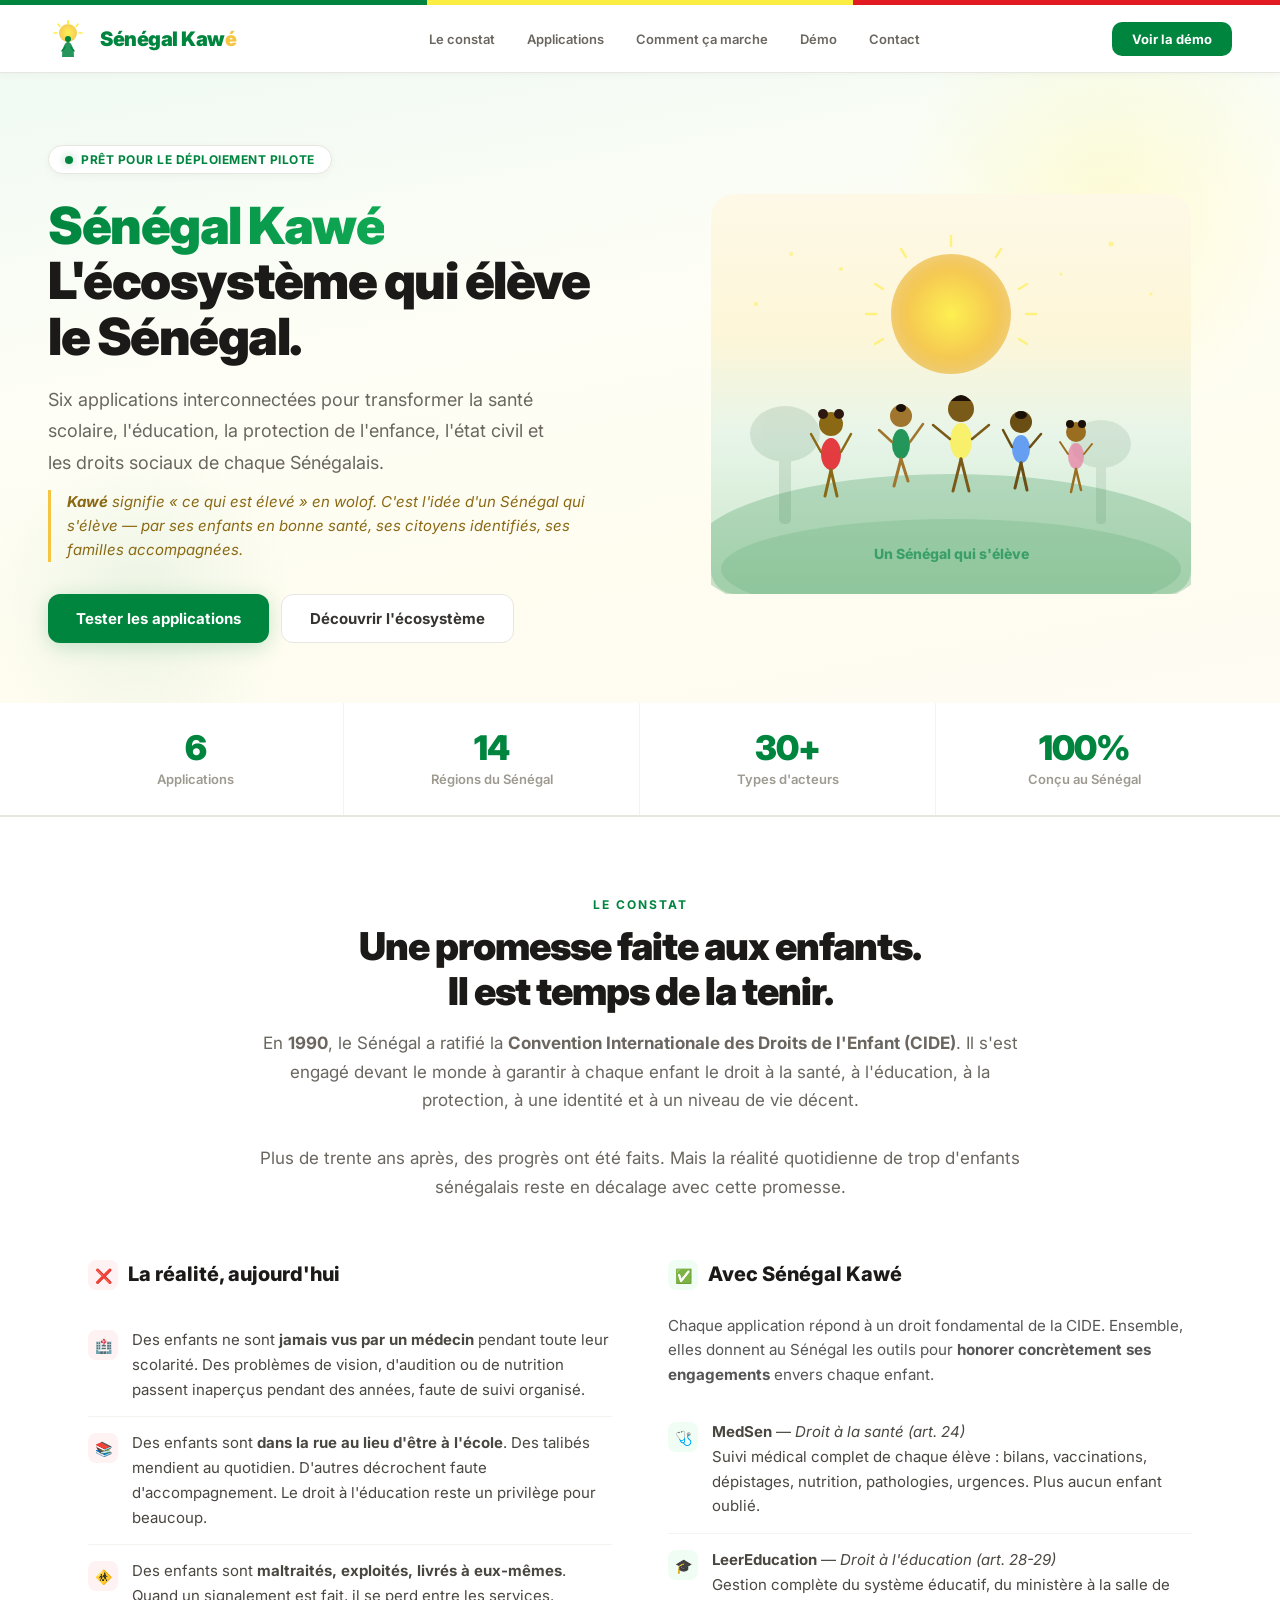
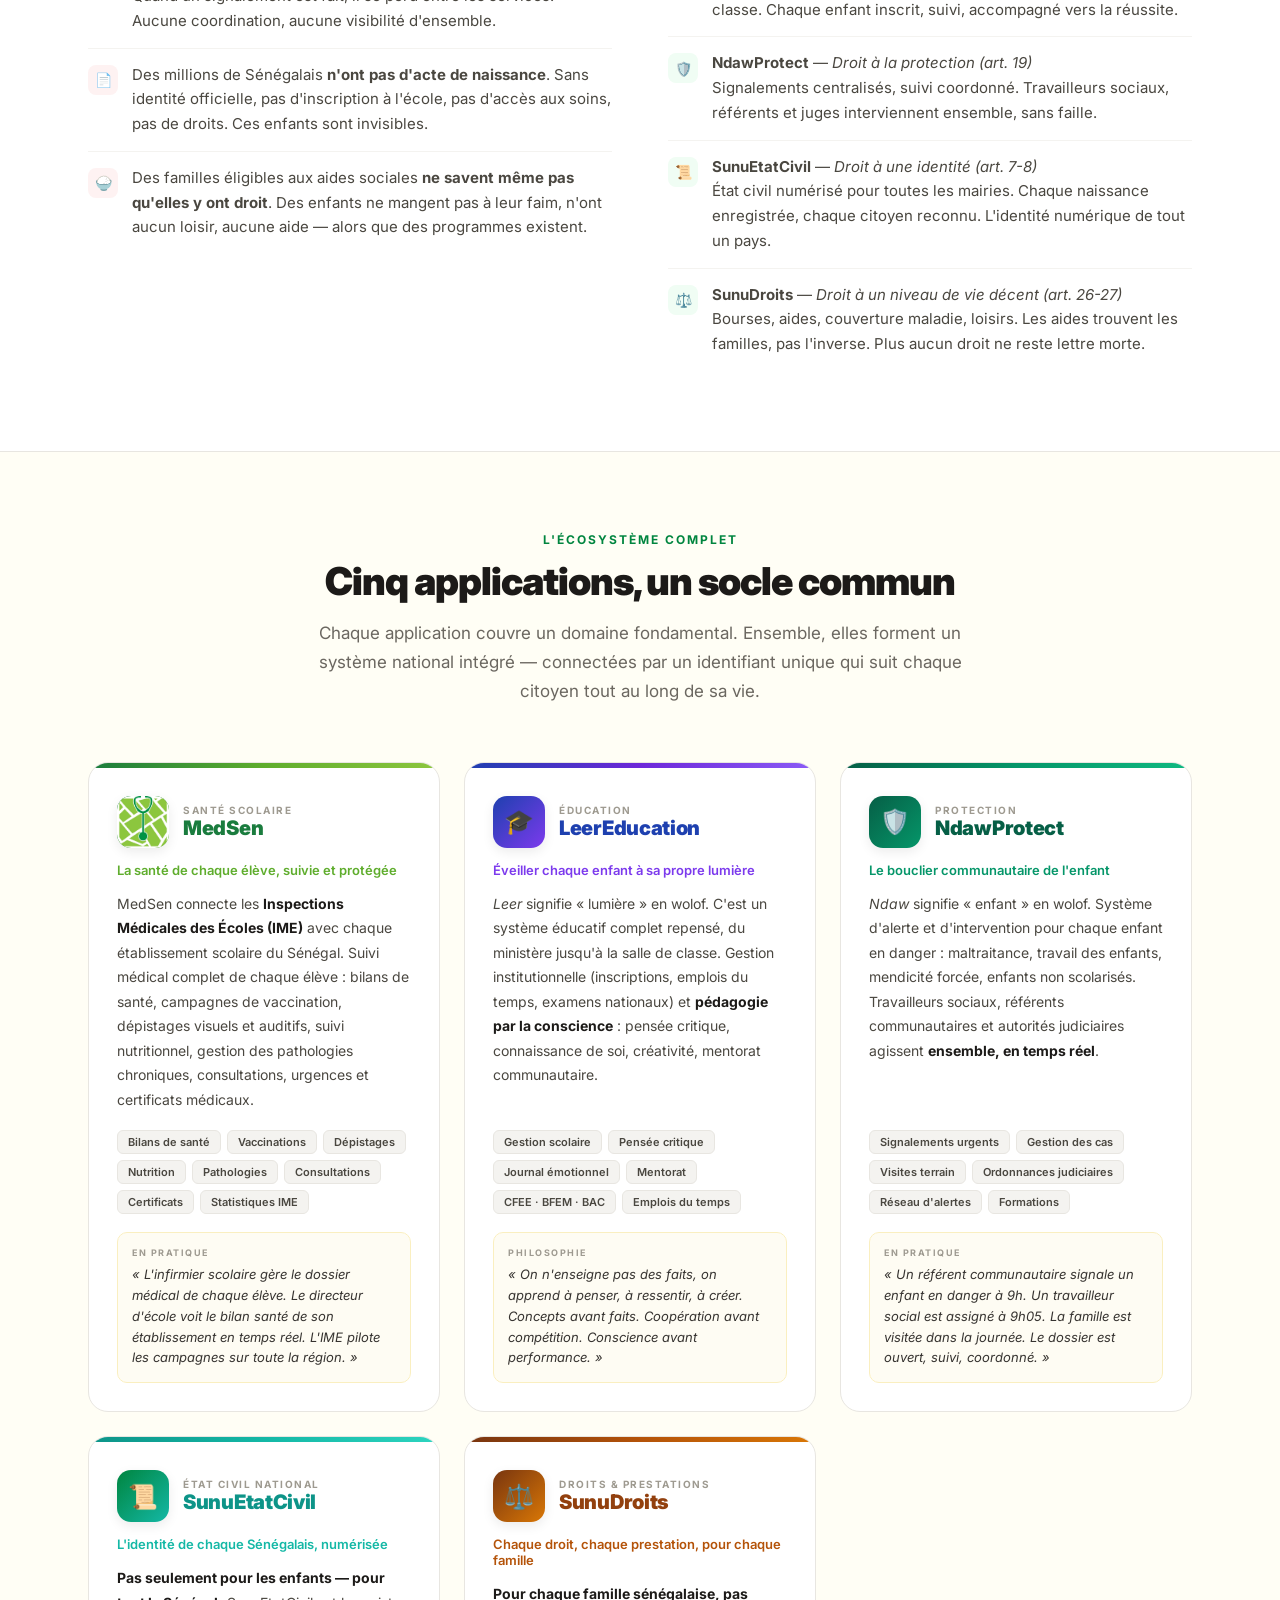
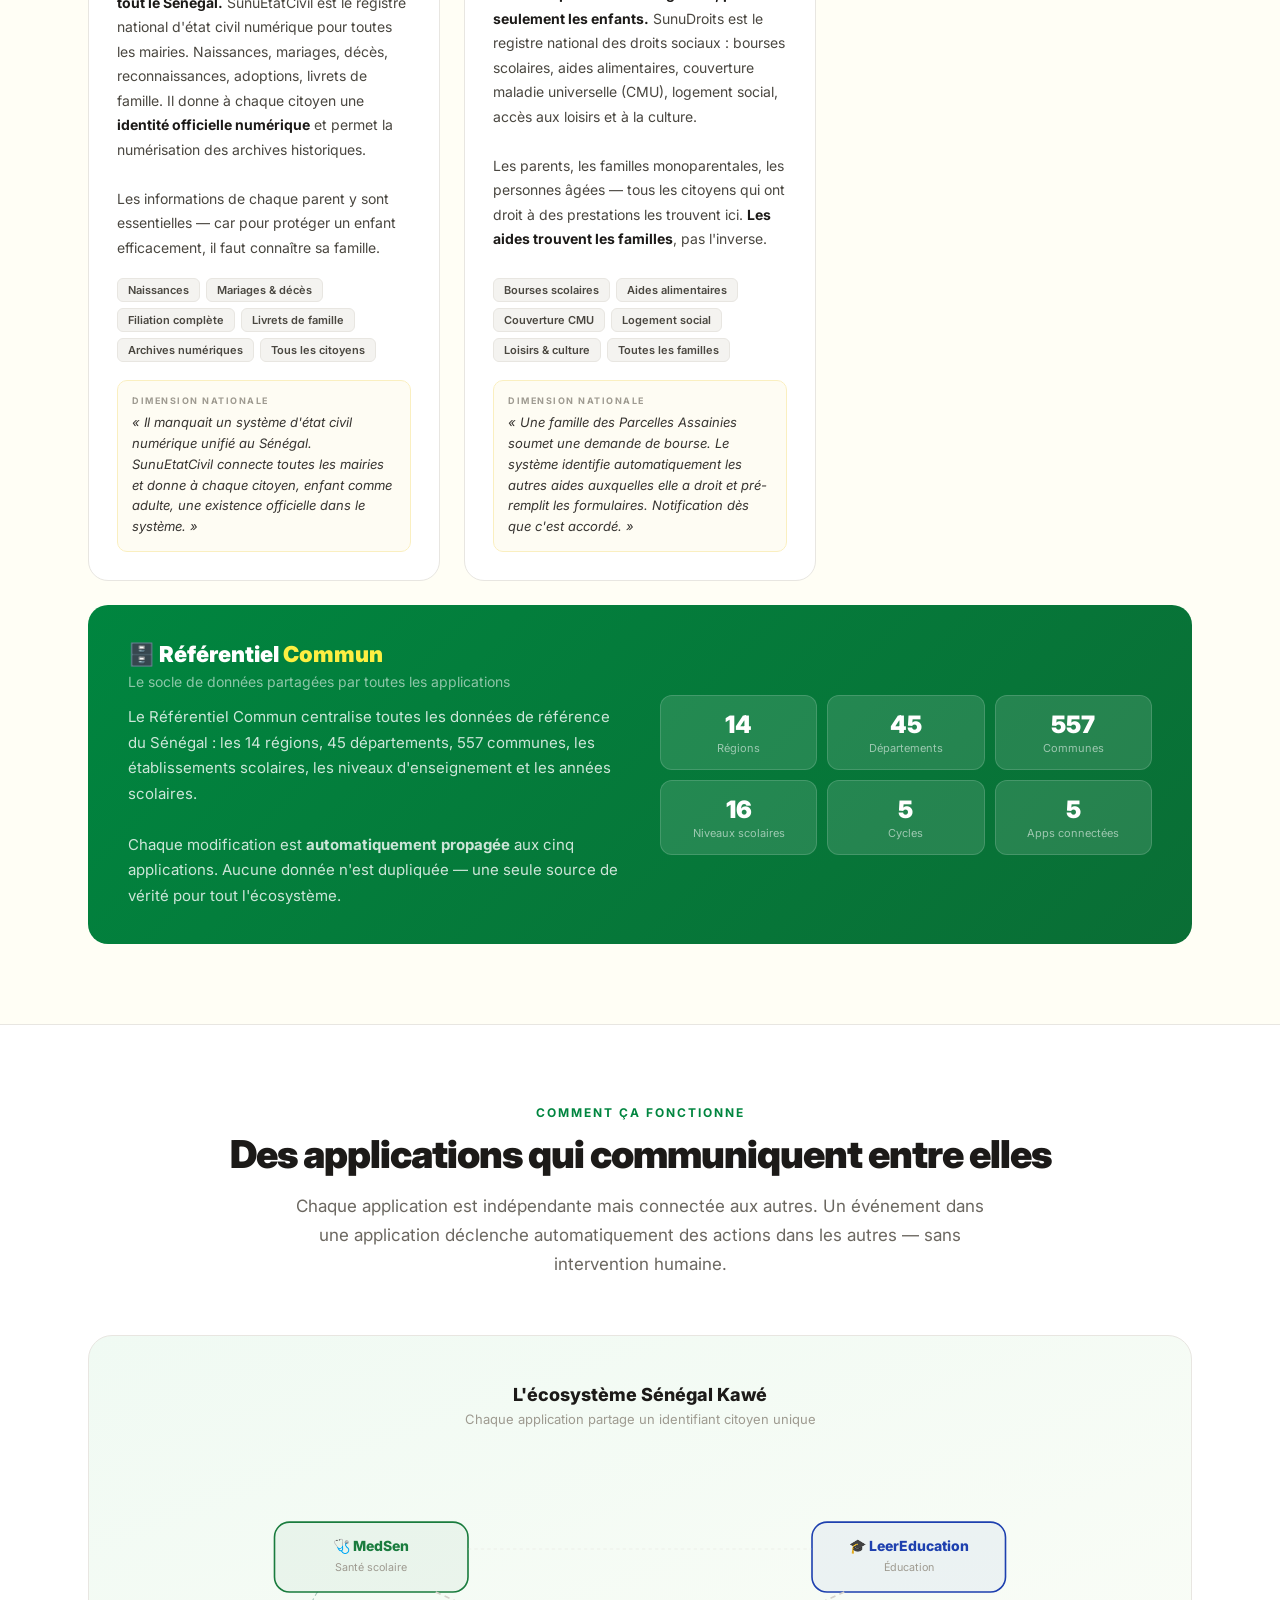
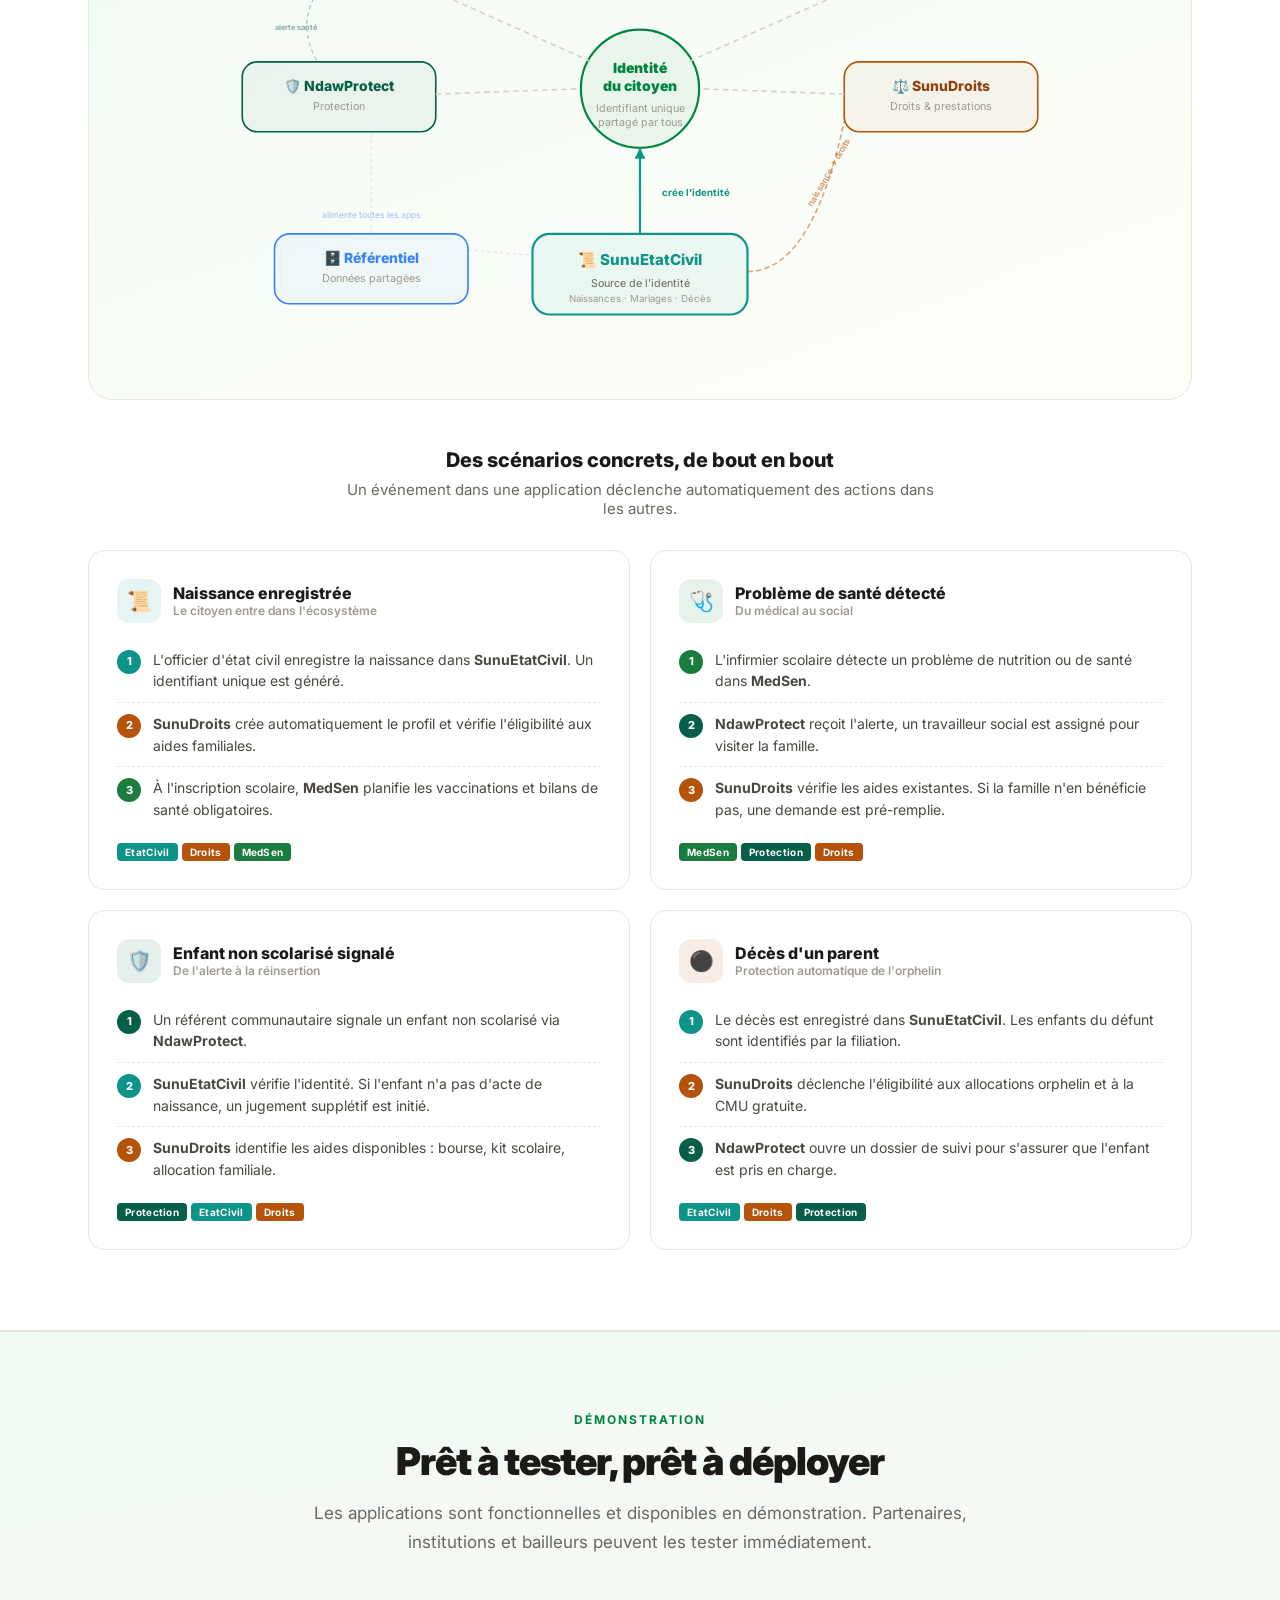
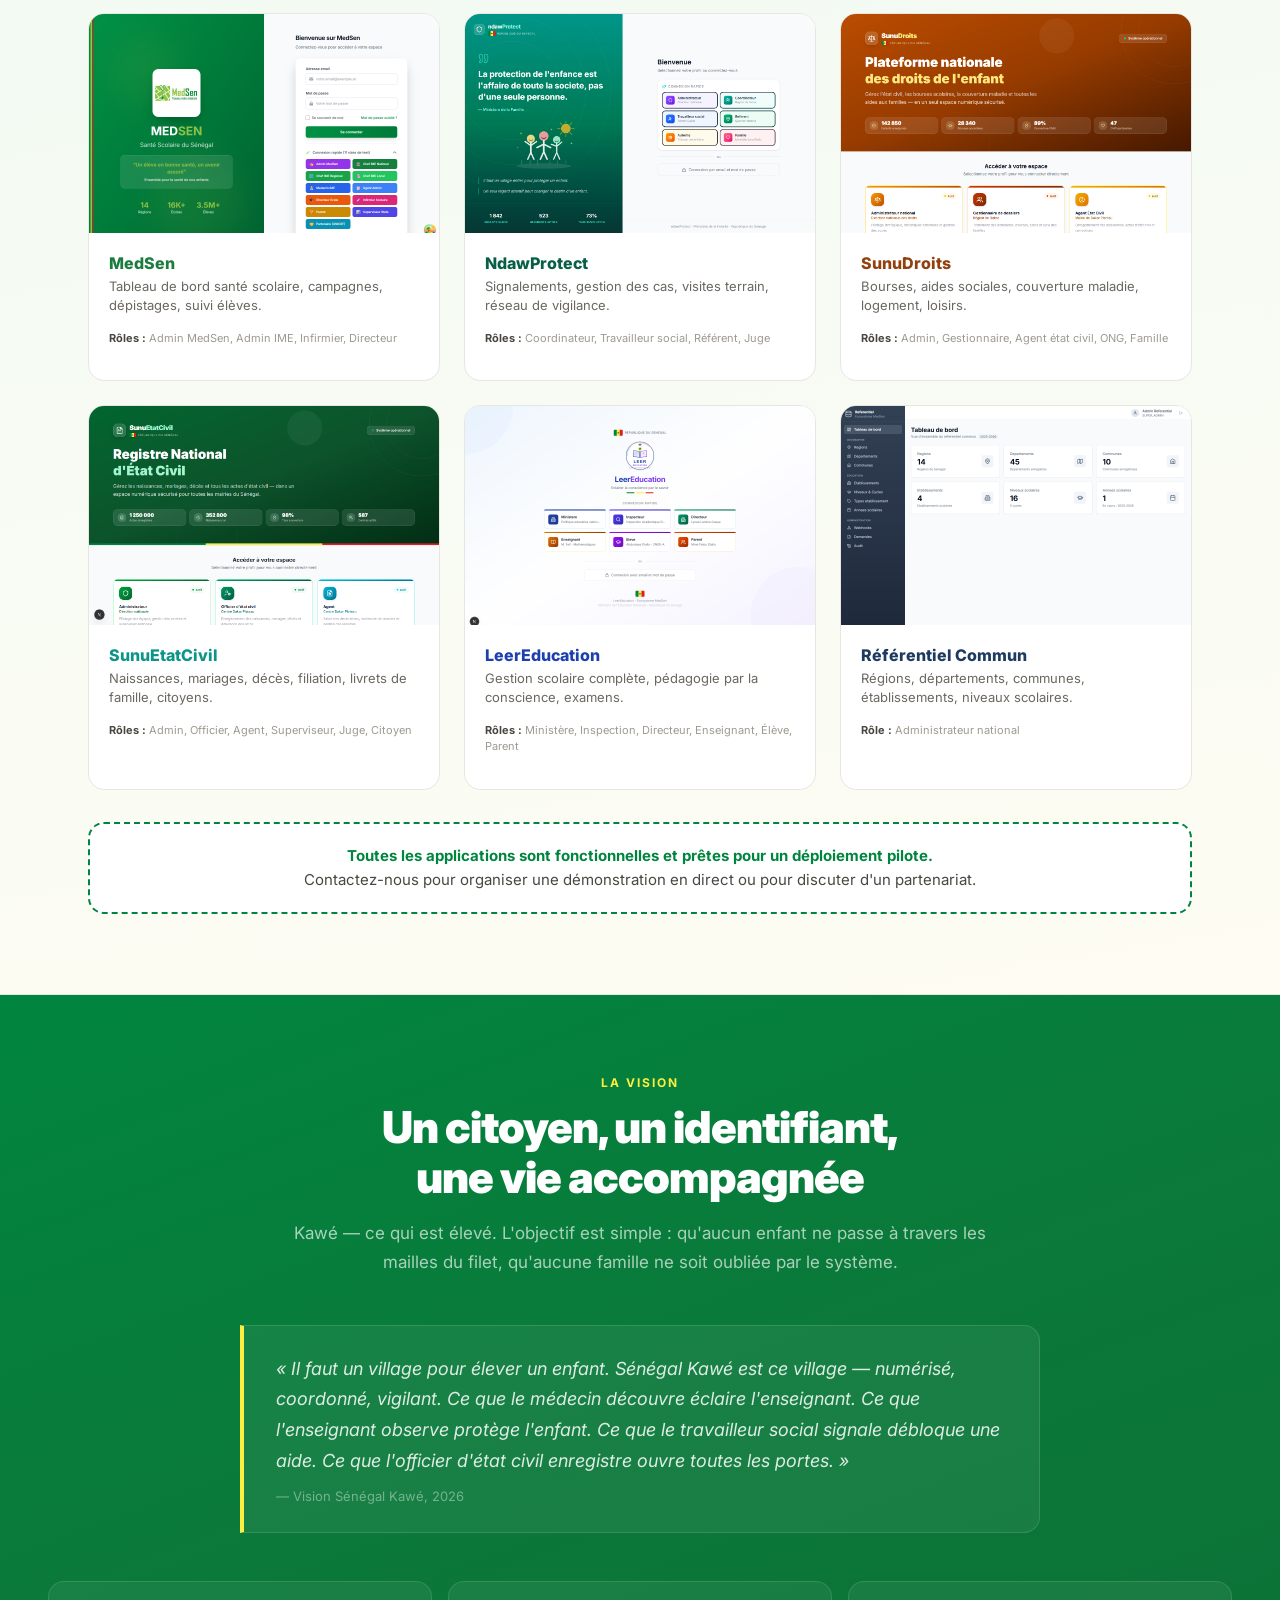
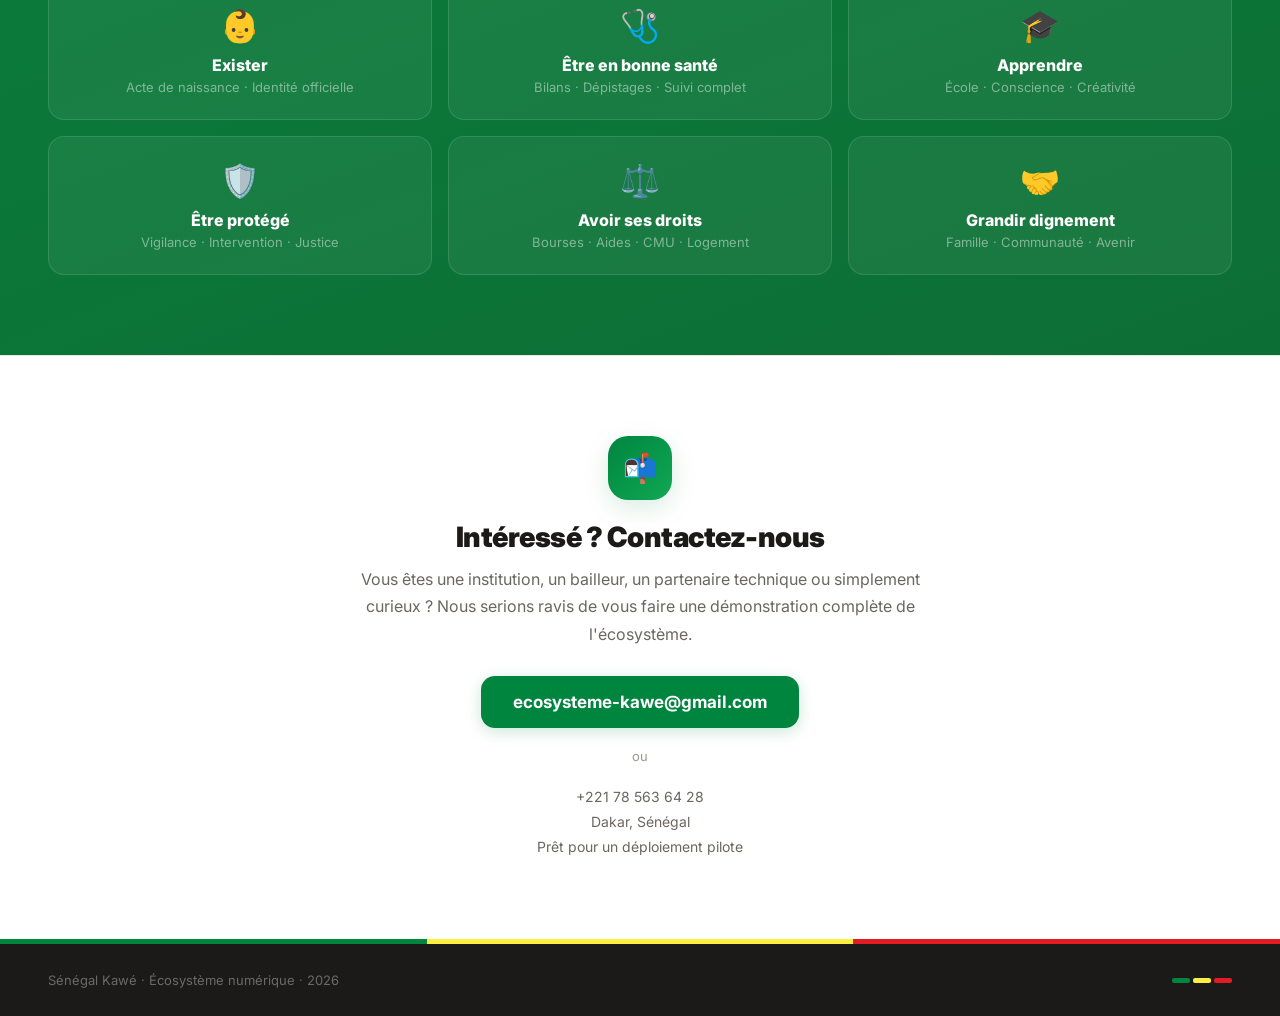
==== index.html @ d6be9a7d "fix: retirer mentions "souverain" et "open source" - Meta description: retirer "souveraines" - Hero:" ====
<!DOCTYPE html>
<html lang="fr">
<head>
  <meta charset="UTF-8" />
  <meta name="viewport" content="width=device-width, initial-scale=1.0" />
  <title>Sénégal Kawé · L'écosystème numérique qui élève le Sénégal</title>
  <meta name="description" content="Six applications pour transformer la santé scolaire, l'éducation, la protection de l'enfance, l'état civil et les droits sociaux au Sénégal." />
  <link rel="preconnect" href="https://fonts.googleapis.com">
  <link rel="preconnect" href="https://fonts.gstatic.com" crossorigin>
  <link href="https://fonts.googleapis.com/css2?family=Inter:wght@400;500;600;700;800;900&display=swap" rel="stylesheet">
  <style>
    *, *::before, *::after { box-sizing: border-box; margin: 0; padding: 0; }

    :root {
      --green: #00853F;
      --green-light: #10a854;
      --gold: #FDEF42;
      --gold-warm: #f5c542;
      --red: #E31B23;
      --earth: #8B6914;
      --cream: #fffef5;
      --warm-50: #fefcf3;
      --warm-100: #fdf8e1;
      --warm-200: #faefc0;
      --gray-100: #f4f3f0;
      --gray-200: #e8e6e1;
      --gray-300: #d4d1ca;
      --gray-400: #9e9a90;
      --gray-500: #6b6760;
      --gray-600: #4a4740;
      --gray-700: #363330;
      --gray-900: #1c1a18;
    }

    html { scroll-behavior: smooth; }

    body {
      font-family: 'Inter', -apple-system, BlinkMacSystemFont, 'Segoe UI', sans-serif;
      background: var(--cream);
      color: var(--gray-700);
      min-height: 100vh;
      -webkit-font-smoothing: antialiased;
    }

    /* ═══════════ TRICOLOR ═══════════ */
    .tricolor { display: flex; height: 5px; }
    .tricolor span { flex: 1; }
    .tc-green { background: var(--green); }
    .tc-gold { background: var(--gold); }
    .tc-red { background: var(--red); }

    /* ═══════════ NAV ═══════════ */
    .nav {
      background: white;
      padding: 0 48px;
      display: flex; align-items: center; justify-content: space-between;
      height: 68px;
      position: sticky; top: 0; z-index: 100;
      border-bottom: 1px solid var(--gray-200);
      box-shadow: 0 1px 8px rgba(0,0,0,.04);
    }
    .nav-brand {
      display: flex; align-items: center; gap: 12px;
      text-decoration: none;
    }
    .nav-logo-svg { width: 40px; height: 40px; }
    .nav-name {
      font-size: 20px; font-weight: 900; color: var(--green);
      letter-spacing: -.5px;
    }
    .nav-name span { color: var(--gold-warm); }
    .nav-links { display: flex; gap: 4px; }
    .nav-links a {
      color: var(--gray-500); font-size: 13px; font-weight: 600;
      text-decoration: none; padding: 8px 14px; border-radius: 8px;
      transition: all .15s;
    }
    .nav-links a:hover { color: var(--green); background: rgba(0,133,63,.06); }
    .nav-cta {
      display: inline-flex; align-items: center; gap: 6px;
      padding: 9px 20px; border-radius: 10px;
      font-size: 13px; font-weight: 700; color: white;
      background: var(--green); text-decoration: none;
      transition: all .15s; border: none; cursor: pointer;
    }
    .nav-cta:hover { background: var(--green-light); }

    /* ═══════════ HERO ═══════════ */
    .hero {
      background: linear-gradient(170deg, #f0faf3 0%, #fefef6 40%, #fffdf0 70%, #fefcf3 100%);
      padding: 72px 48px 60px;
      position: relative; overflow: hidden;
    }
    .hero::before {
      content: '';
      position: absolute; top: -120px; right: -80px;
      width: 500px; height: 500px;
      background: radial-gradient(circle, rgba(253,239,66,.18) 0%, transparent 60%);
      pointer-events: none;
    }
    .hero::after {
      content: '';
      position: absolute; bottom: -100px; left: -60px;
      width: 400px; height: 400px;
      background: radial-gradient(circle, rgba(0,133,63,.08) 0%, transparent 55%);
      pointer-events: none;
    }
    .hero-inner {
      max-width: 1200px; margin: 0 auto; position: relative; z-index: 1;
      display: grid; grid-template-columns: 1fr 1fr; gap: 60px; align-items: center;
    }
    .hero-badge {
      display: inline-flex; align-items: center; gap: 8px;
      background: white;
      border: 1px solid var(--gray-200);
      padding: 6px 16px; border-radius: 24px;
      margin-bottom: 24px;
      box-shadow: 0 2px 8px rgba(0,0,0,.04);
    }
    .hero-badge-dot {
      width: 8px; height: 8px; border-radius: 50%;
      background: var(--green);
      box-shadow: 0 0 8px rgba(0,133,63,.4);
      animation: pulse 2s infinite;
    }
    @keyframes pulse {
      0%, 100% { opacity: 1; }
      50% { opacity: .4; }
    }
    .hero-badge span {
      font-size: 12px; font-weight: 700; color: var(--green);
      letter-spacing: .5px; text-transform: uppercase;
    }
    .hero-title {
      font-size: clamp(34px, 4vw, 54px);
      font-weight: 900; line-height: 1.08;
      color: var(--gray-900); letter-spacing: -1.5px;
      margin-bottom: 20px;
    }
    .hero-title em {
      font-style: normal;
      background: linear-gradient(90deg, var(--green), var(--green-light));
      -webkit-background-clip: text; -webkit-text-fill-color: transparent;
      background-clip: text;
    }
    .hero-subtitle {
      font-size: 18px; color: var(--gray-500);
      line-height: 1.75; max-width: 520px; margin-bottom: 12px;
    }
    .hero-meaning {
      font-size: 15px; color: var(--earth);
      font-style: italic; line-height: 1.6;
      margin-bottom: 32px;
      padding-left: 16px;
      border-left: 3px solid var(--gold-warm);
    }
    .hero-cta { display: flex; gap: 12px; flex-wrap: wrap; }
    .btn-primary {
      display: inline-flex; align-items: center; gap: 8px;
      padding: 14px 28px; border-radius: 12px;
      font-size: 15px; font-weight: 700; color: white;
      background: var(--green);
      text-decoration: none; border: none; cursor: pointer;
      transition: all .2s;
      box-shadow: 0 4px 20px rgba(0,133,63,.2);
    }
    .btn-primary:hover { background: var(--green-light); transform: translateY(-2px); box-shadow: 0 8px 30px rgba(0,133,63,.3); }
    .btn-secondary {
      display: inline-flex; align-items: center; gap: 8px;
      padding: 14px 28px; border-radius: 12px;
      font-size: 15px; font-weight: 700; color: var(--gray-700);
      background: white;
      border: 1px solid var(--gray-200);
      text-decoration: none; cursor: pointer;
      transition: all .2s;
    }
    .btn-secondary:hover { border-color: var(--green); color: var(--green); }

    /* Hero illustration */
    .hero-visual { display: flex; justify-content: center; align-items: center; }
    .hero-illustration { width: 100%; max-width: 480px; }

    /* ═══════════ STATS ═══════════ */
    .stats-bar {
      background: white;
      border-bottom: 1px solid var(--gray-200);
      padding: 0 48px;
    }
    .stats-inner {
      max-width: 1200px; margin: 0 auto;
      display: grid; grid-template-columns: repeat(4, 1fr);
    }
    .stat-item {
      padding: 28px 20px; text-align: center;
      border-right: 1px solid var(--gray-100);
    }
    .stat-item:last-child { border-right: none; }
    .stat-val {
      font-size: 34px; font-weight: 900; color: var(--green);
      letter-spacing: -1px; line-height: 1;
    }
    .stat-label {
      font-size: 13px; font-weight: 600; color: var(--gray-400);
      margin-top: 6px;
    }

    /* ═══════════ SECTIONS SHARED ═══════════ */
    .section { max-width: 1200px; margin: 0 auto; padding: 80px 48px; }
    .section-header { text-align: center; margin-bottom: 56px; }
    .section-eyebrow {
      font-size: 12px; font-weight: 700; color: var(--green);
      letter-spacing: 2px; text-transform: uppercase;
      margin-bottom: 12px;
    }
    .section-title {
      font-size: clamp(28px, 3vw, 40px);
      font-weight: 900; color: var(--gray-900);
      letter-spacing: -1px; line-height: 1.15;
      margin-bottom: 16px;
    }
    .section-desc {
      font-size: 17px; color: var(--gray-500);
      line-height: 1.7; max-width: 700px; margin: 0 auto;
    }

    /* ═══════════ CONSTAT ═══════════ */
    .constat-section {
      background: white;
      border-top: 1px solid var(--gray-200);
      border-bottom: 1px solid var(--gray-200);
    }
    .constat-grid {
      display: grid; grid-template-columns: 1fr 1fr; gap: 56px;
    }
    .constat-col h3 {
      font-size: 20px; font-weight: 800; margin-bottom: 24px;
      display: flex; align-items: center; gap: 10px;
      color: var(--gray-900);
    }
    .constat-list { list-style: none; }
    .constat-list li {
      padding: 14px 0;
      border-bottom: 1px solid var(--gray-100);
      font-size: 15px; color: var(--gray-600);
      line-height: 1.65;
      display: flex; gap: 14px; align-items: flex-start;
    }
    .constat-list li:last-child { border-bottom: none; }
    .constat-icon {
      flex-shrink: 0; width: 30px; height: 30px; border-radius: 8px;
      display: flex; align-items: center; justify-content: center;
      font-size: 14px; margin-top: 2px;
    }
    .icon-bad { background: #fef2f2; }
    .icon-good { background: #f0fdf4; }

    /* ═══════════ APPS ═══════════ */
    .apps-section { background: var(--cream); }
    .apps-grid {
      display: grid; grid-template-columns: repeat(3, 1fr);
      gap: 24px; margin-bottom: 24px;
    }
    .app-card {
      background: white; border-radius: 20px;
      border: 1px solid var(--gray-200);
      overflow: hidden;
      transition: transform .25s, box-shadow .25s;
      display: flex; flex-direction: column;
    }
    .app-card:hover {
      transform: translateY(-6px);
      box-shadow: 0 20px 50px rgba(0,0,0,.06);
    }
    .app-card-accent { height: 5px; }
    .app-card-body { padding: 28px; flex: 1; display: flex; flex-direction: column; }
    .app-card-header { display: flex; align-items: center; gap: 14px; margin-bottom: 14px; }
    .app-icon {
      width: 52px; height: 52px; border-radius: 14px;
      display: flex; align-items: center; justify-content: center;
      font-size: 24px;
      box-shadow: 0 4px 12px rgba(0,0,0,.08);
    }
    .app-meta { flex: 1; }
    .app-pillar {
      font-size: 10px; font-weight: 700; color: var(--gray-400);
      letter-spacing: 1.5px; text-transform: uppercase;
    }
    .app-name { font-size: 20px; font-weight: 900; letter-spacing: -.3px; }
    .app-tagline { font-size: 13px; font-weight: 600; margin-bottom: 14px; }
    .app-desc {
      font-size: 14px; color: var(--gray-600);
      line-height: 1.75; flex: 1; margin-bottom: 18px;
    }
    .app-desc strong { color: var(--gray-900); }
    .app-features { display: flex; flex-wrap: wrap; gap: 6px; margin-bottom: 18px; }
    .feature {
      font-size: 11px; font-weight: 600;
      padding: 4px 10px; border-radius: 6px;
      background: var(--gray-100);
      border: 1px solid var(--gray-200);
      color: var(--gray-600);
    }
    .app-impact {
      background: var(--warm-50);
      border: 1px solid var(--warm-200);
      border-radius: 10px;
      padding: 14px;
    }
    .app-impact-label {
      font-size: 9px; font-weight: 700; color: var(--gray-400);
      text-transform: uppercase; letter-spacing: 1.5px;
      margin-bottom: 6px;
    }
    .app-impact-text {
      font-size: 13px; color: var(--gray-700);
      font-style: italic; line-height: 1.6;
    }

    /* Referentiel full width */
    .ref-card {
      background: linear-gradient(135deg, var(--green) 0%, #0a6e35 100%);
      border-radius: 20px; padding: 36px 40px;
      display: grid; grid-template-columns: 1fr 1fr; gap: 40px;
      align-items: center; color: white;
    }
    .ref-card h3 {
      font-size: 22px; font-weight: 900; margin-bottom: 6px;
    }
    .ref-card h3 span { color: var(--gold); }
    .ref-sub { font-size: 14px; color: rgba(255,255,255,.55); margin-bottom: 14px; }
    .ref-card p { font-size: 15px; color: rgba(255,255,255,.8); line-height: 1.7; }
    .ref-data-grid {
      display: grid; grid-template-columns: repeat(3, 1fr); gap: 10px;
    }
    .ref-data-item {
      background: rgba(255,255,255,.12);
      border: 1px solid rgba(255,255,255,.15);
      border-radius: 12px; padding: 14px; text-align: center;
    }
    .ref-data-val { font-size: 24px; font-weight: 900; color: white; }
    .ref-data-label {
      font-size: 11px; color: rgba(255,255,255,.55);
      margin-top: 2px;
    }

    /* ═══════════ SCHEMA ═══════════ */
    .schema-section {
      background: white;
      border-top: 1px solid var(--gray-200);
      border-bottom: 1px solid var(--gray-200);
    }
    .schema-diagram {
      background: linear-gradient(160deg, #f0faf3, #fefef8);
      border-radius: 24px; padding: 48px;
      border: 1px solid var(--gray-200);
    }
    .schema-title {
      text-align: center; color: var(--gray-900);
      font-size: 18px; font-weight: 800; margin-bottom: 6px;
    }
    .schema-subtitle {
      text-align: center; color: var(--gray-400);
      font-size: 13px; margin-bottom: 36px;
    }
    .schema-container { width: 100%; max-width: 860px; margin: 0 auto; }
    .schema-container svg { width: 100%; height: auto; }

    /* ═══════════ FLUX ═══════════ */
    .flux-section { background: var(--cream); }
    .flux-grid {
      display: grid; grid-template-columns: repeat(2, 1fr); gap: 20px;
    }
    .flux-card {
      background: white; border-radius: 16px;
      border: 1px solid var(--gray-200);
      padding: 28px; transition: transform .2s;
    }
    .flux-card:hover { transform: translateY(-3px); box-shadow: 0 12px 32px rgba(0,0,0,.05); }
    .flux-header { display: flex; align-items: center; gap: 12px; margin-bottom: 16px; }
    .flux-icon {
      width: 44px; height: 44px; border-radius: 12px;
      display: flex; align-items: center; justify-content: center;
      font-size: 20px;
    }
    .flux-title { font-size: 16px; font-weight: 800; color: var(--gray-900); }
    .flux-subtitle { font-size: 12px; color: var(--gray-400); font-weight: 600; }
    .flux-steps { list-style: none; }
    .flux-steps li {
      display: flex; gap: 12px; align-items: flex-start;
      padding: 10px 0;
      border-bottom: 1px dashed var(--gray-200);
      font-size: 14px; color: var(--gray-600); line-height: 1.55;
    }
    .flux-steps li:last-child { border-bottom: none; }
    .flux-step-num {
      flex-shrink: 0; width: 24px; height: 24px; border-radius: 50%;
      display: flex; align-items: center; justify-content: center;
      font-size: 11px; font-weight: 800; color: white; margin-top: 1px;
    }
    .flux-apps { display: flex; gap: 4px; margin-top: 12px; flex-wrap: wrap; }
    .flux-app-tag {
      font-size: 10px; font-weight: 700; padding: 3px 8px;
      border-radius: 4px; color: white; letter-spacing: .3px;
    }

    /* ═══════════ DEMO ═══════════ */
    .demo-section {
      background: linear-gradient(170deg, #f0faf3 0%, #fefcf3 100%);
      border-top: 1px solid var(--gray-200);
      border-bottom: 1px solid var(--gray-200);
    }
    .demo-grid {
      display: grid; grid-template-columns: repeat(3, 1fr);
      gap: 24px;
    }
    .demo-card {
      background: white; border-radius: 16px;
      border: 1px solid var(--gray-200);
      overflow: hidden; transition: transform .25s, box-shadow .25s;
    }
    .demo-card:hover {
      transform: translateY(-4px);
      box-shadow: 0 16px 40px rgba(0,0,0,.06);
    }
    .demo-screen {
      aspect-ratio: 16/10;
      overflow: hidden;
      background: var(--gray-100);
    }
    .demo-screen img {
      display: block;
    }

    .demo-card-body { padding: 20px; }
    .demo-card-name { font-size: 16px; font-weight: 800; margin-bottom: 4px; }
    .demo-card-desc { font-size: 13px; color: var(--gray-500); line-height: 1.5; margin-bottom: 14px; }
    .demo-card-roles {
      font-size: 11px; color: var(--gray-400); margin-bottom: 14px;
      line-height: 1.5;
    }
    .demo-card-roles strong { color: var(--gray-600); font-weight: 700; }
    .demo-btn {
      display: inline-flex; align-items: center; gap: 6px;
      padding: 8px 18px; border-radius: 8px;
      font-size: 13px; font-weight: 700; color: white;
      text-decoration: none; transition: all .15s;
    }
    .demo-btn:hover { opacity: .85; transform: translateY(-1px); }
    .demo-login {
      display: inline-flex; align-items: center; gap: 5px;
      padding: 8px 14px; border-radius: 8px;
      font-size: 12px; font-weight: 600; color: var(--gray-500);
      background: var(--gray-100); border: 1px solid var(--gray-200);
      text-decoration: none; margin-left: 6px;
      transition: all .15s;
    }
    .demo-login:hover { border-color: var(--gray-300); color: var(--gray-700); }
    .demo-note {
      text-align: center; margin-top: 32px;
      padding: 20px 28px;
      background: white;
      border: 2px dashed var(--green);
      border-radius: 16px;
    }
    .demo-note p {
      font-size: 15px; color: var(--gray-600); line-height: 1.6;
    }
    .demo-note strong { color: var(--green); }

    /* ═══════════ VISION ═══════════ */
    .vision-section {
      background: linear-gradient(160deg, var(--green) 0%, #0a7a3a 40%, #0d6e35 100%);
      padding: 80px 48px;
      color: white;
    }
    .vision-inner { max-width: 1200px; margin: 0 auto; }
    .vision-header { text-align: center; margin-bottom: 48px; }
    .vision-eyebrow {
      font-size: 12px; font-weight: 700; color: var(--gold);
      letter-spacing: 2px; text-transform: uppercase;
      margin-bottom: 12px;
    }
    .vision-title {
      font-size: clamp(28px, 3.5vw, 44px);
      font-weight: 900; letter-spacing: -1px; line-height: 1.15;
      margin-bottom: 16px;
    }
    .vision-desc {
      font-size: 17px; color: rgba(255,255,255,.65);
      line-height: 1.7; max-width: 700px; margin: 0 auto;
    }
    .vision-quote {
      max-width: 800px; margin: 0 auto 48px;
      background: rgba(255,255,255,.06);
      border: 1px solid rgba(255,255,255,.12);
      border-left: 4px solid var(--gold);
      border-radius: 0 16px 16px 0;
      padding: 28px 32px;
    }
    .vision-quote p {
      font-size: 18px; font-style: italic;
      color: rgba(255,255,255,.85); line-height: 1.7;
    }
    .vision-quote cite {
      display: block; margin-top: 12px;
      font-size: 13px; color: rgba(255,255,255,.4);
      font-style: normal;
    }
    .pillars-grid {
      display: grid; grid-template-columns: repeat(3, 1fr); gap: 16px;
    }
    .pillar {
      background: rgba(255,255,255,.06);
      border: 1px solid rgba(255,255,255,.12);
      border-radius: 16px; padding: 24px; text-align: center;
      transition: background .2s;
    }
    .pillar:hover { background: rgba(255,255,255,.12); }
    .pillar-emoji { font-size: 32px; margin-bottom: 10px; }
    .pillar-name { font-size: 16px; font-weight: 800; margin-bottom: 4px; }
    .pillar-sub { font-size: 13px; color: rgba(255,255,255,.45); }

    /* ═══════════ CONTACT ═══════════ */
    .contact-section {
      background: white;
      border-top: 1px solid var(--gray-200);
    }
    .contact-inner {
      max-width: 600px; margin: 0 auto; text-align: center;
    }
    .contact-icon {
      width: 64px; height: 64px; border-radius: 20px;
      background: linear-gradient(135deg, var(--green), var(--green-light));
      display: flex; align-items: center; justify-content: center;
      font-size: 28px; margin: 0 auto 20px;
      box-shadow: 0 8px 24px rgba(0,133,63,.15);
    }
    .contact-title {
      font-size: 28px; font-weight: 900; color: var(--gray-900);
      margin-bottom: 12px; letter-spacing: -.5px;
    }
    .contact-desc {
      font-size: 16px; color: var(--gray-500); line-height: 1.7;
      margin-bottom: 28px;
    }
    .contact-email {
      display: inline-flex; align-items: center; gap: 10px;
      padding: 16px 32px; border-radius: 14px;
      background: var(--green);
      color: white; font-size: 17px; font-weight: 700;
      text-decoration: none;
      transition: all .2s;
      box-shadow: 0 4px 16px rgba(0,133,63,.2);
    }
    .contact-email:hover { background: var(--green-light); transform: translateY(-2px); }
    .contact-or {
      margin: 20px 0; font-size: 13px; color: var(--gray-400);
    }
    .contact-details {
      font-size: 14px; color: var(--gray-500); line-height: 1.8;
    }

    /* ═══════════ FOOTER ═══════════ */
    footer {
      background: var(--gray-900);
      padding: 28px 48px;
      text-align: center;
    }
    .footer-inner {
      max-width: 1200px; margin: 0 auto;
      display: flex; justify-content: space-between; align-items: center;
    }
    .footer-text { font-size: 13px; color: rgba(255,255,255,.35); }
    .footer-flag { display: flex; gap: 3px; }
    .footer-flag div { width: 18px; height: 5px; border-radius: 2px; }

    /* ═══════════ RESPONSIVE ═══════════ */
    @media (max-width: 1024px) {
      .hero-inner { grid-template-columns: 1fr; }
      .hero-visual { display: none; }
      .apps-grid, .demo-grid { grid-template-columns: repeat(2, 1fr); }
    }
    @media (max-width: 768px) {
      .nav, .section, .hero, .vision-section, footer { padding-left: 20px; padding-right: 20px; }
      .nav-links { display: none; }
      .apps-grid, .flux-grid, .demo-grid { grid-template-columns: 1fr; }
      .pillars-grid { grid-template-columns: repeat(2, 1fr); }
      .constat-grid { grid-template-columns: 1fr; }
      .ref-card { grid-template-columns: 1fr; }
      .stats-inner { grid-template-columns: repeat(2, 1fr); }
    }
    @media (max-width: 480px) {
      .pillars-grid { grid-template-columns: 1fr; }
      .stats-inner { grid-template-columns: 1fr; }
    }
  </style>
</head>
<body>

<!-- ═══════ TRICOLOR ═══════ -->
<div class="tricolor"><span class="tc-green"></span><span class="tc-gold"></span><span class="tc-red"></span></div>

<!-- ═══════ NAV ═══════ -->
<nav class="nav">
  <a class="nav-brand" href="#">
    <!-- Logo SVG : soleil levant + silhouette qui s'élève -->
    <svg class="nav-logo-svg" viewBox="0 0 40 40" fill="none">
      <circle cx="20" cy="14" r="9" fill="url(#sunGrad)" opacity=".9"/>
      <line x1="20" y1="2" x2="20" y2="5" stroke="#FDEF42" stroke-width="2" stroke-linecap="round"/>
      <line x1="10" y1="5" x2="12" y2="7.5" stroke="#FDEF42" stroke-width="1.5" stroke-linecap="round"/>
      <line x1="30" y1="5" x2="28" y2="7.5" stroke="#FDEF42" stroke-width="1.5" stroke-linecap="round"/>
      <line x1="6" y1="14" x2="9" y2="14" stroke="#FDEF42" stroke-width="1.5" stroke-linecap="round"/>
      <line x1="31" y1="14" x2="34" y2="14" stroke="#FDEF42" stroke-width="1.5" stroke-linecap="round"/>
      <path d="M 14 38 Q 14 26 20 22 Q 26 26 26 38" fill="var(--green)" opacity=".85"/>
      <circle cx="20" cy="20" r="3" fill="var(--green)"/>
      <line x1="17" y1="28" x2="14" y2="32" stroke="var(--green)" stroke-width="1.5" stroke-linecap="round"/>
      <line x1="23" y1="28" x2="26" y2="32" stroke="var(--green)" stroke-width="1.5" stroke-linecap="round"/>
      <defs>
        <radialGradient id="sunGrad"><stop offset="0%" stop-color="#FDEF42"/><stop offset="100%" stop-color="#f5c542"/></radialGradient>
      </defs>
    </svg>
    <div class="nav-name">Sénégal Kaw<span>é</span></div>
  </a>
  <div class="nav-links">
    <a href="#constat">Le constat</a>
    <a href="#applications">Applications</a>
    <a href="#comment">Comment ça marche</a>
    <a href="#demo">Démo</a>
    <a href="#contact">Contact</a>
  </div>
  <a href="#demo" class="nav-cta">Voir la démo</a>
</nav>

<!-- ═══════ HERO ═══════ -->
<section class="hero">
  <div class="hero-inner">
    <div>
      <div class="hero-badge">
        <div class="hero-badge-dot"></div>
        <span>Prêt pour le déploiement pilote</span>
      </div>
      <h1 class="hero-title">
        <em>Sénégal Kawé</em><br>
        L'écosystème qui élève<br>
        le Sénégal.
      </h1>
      <p class="hero-subtitle">
        Six applications interconnectées pour transformer
        la santé scolaire, l'éducation, la protection de l'enfance,
        l'état civil et les droits sociaux de chaque Sénégalais.
      </p>
      <p class="hero-meaning">
        <strong>Kawé</strong> signifie « ce qui est élevé » en wolof.
        C'est l'idée d'un Sénégal qui s'élève — par ses enfants en bonne santé,
        ses citoyens identifiés, ses familles accompagnées.
      </p>
      <div class="hero-cta">
        <a href="#demo" class="btn-primary">Tester les applications</a>
        <a href="#applications" class="btn-secondary">Découvrir l'écosystème</a>
      </div>
    </div>
    <div class="hero-visual">
      <!-- Illustration : enfants africains épanouis sous un soleil levant -->
      <svg class="hero-illustration" viewBox="0 0 480 400" fill="none" xmlns="http://www.w3.org/2000/svg">
        <!-- Sky gradient -->
        <rect width="480" height="400" rx="24" fill="url(#skyGrad)"/>

        <!-- Sun -->
        <circle cx="240" cy="120" r="60" fill="url(#sunBig)" opacity=".9"/>
        <!-- Sun rays -->
        <g stroke="#FDEF42" stroke-width="2.5" stroke-linecap="round" opacity=".6">
          <line x1="240" y1="42" x2="240" y2="52"/>
          <line x1="290" y1="55" x2="285" y2="63"/>
          <line x1="190" y1="55" x2="195" y2="63"/>
          <line x1="316" y1="90" x2="308" y2="95"/>
          <line x1="164" y1="90" x2="172" y2="95"/>
          <line x1="325" y1="120" x2="315" y2="120"/>
          <line x1="155" y1="120" x2="165" y2="120"/>
          <line x1="316" y1="150" x2="308" y2="145"/>
          <line x1="164" y1="150" x2="172" y2="145"/>
        </g>

        <!-- Ground / landscape -->
        <ellipse cx="240" cy="360" rx="260" ry="80" fill="#2d8a4e" opacity=".25"/>
        <ellipse cx="240" cy="375" rx="230" ry="50" fill="#2d8a4e" opacity=".15"/>

        <!-- Baobab silhouette left -->
        <g opacity=".12">
          <rect x="68" y="240" width="12" height="90" rx="5" fill="#1a5c2e"/>
          <ellipse cx="74" cy="240" rx="35" ry="28" fill="#1a5c2e"/>
        </g>

        <!-- Baobab silhouette right -->
        <g opacity=".1">
          <rect x="385" y="250" width="10" height="80" rx="4" fill="#1a5c2e"/>
          <ellipse cx="390" cy="250" rx="30" ry="24" fill="#1a5c2e"/>
        </g>

        <!-- Child 1 (girl, left) — raised arms -->
        <g transform="translate(120, 230)">
          <circle cx="0" cy="0" r="12" fill="#8B6914"/>
          <ellipse cx="0" cy="30" rx="10" ry="16" fill="var(--red)" opacity=".85"/>
          <line x1="0" y1="46" x2="-6" y2="72" stroke="#8B6914" stroke-width="3" stroke-linecap="round"/>
          <line x1="0" y1="46" x2="6" y2="72" stroke="#8B6914" stroke-width="3" stroke-linecap="round"/>
          <line x1="-10" y1="28" x2="-20" y2="10" stroke="#8B6914" stroke-width="2.5" stroke-linecap="round"/>
          <line x1="10" y1="28" x2="20" y2="10" stroke="#8B6914" stroke-width="2.5" stroke-linecap="round"/>
          <!-- Hair puffs -->
          <circle cx="-8" cy="-10" r="5" fill="#2c1810"/>
          <circle cx="8" cy="-10" r="5" fill="#2c1810"/>
        </g>

        <!-- Child 2 (boy, center-left) — jumping -->
        <g transform="translate(190, 222)">
          <circle cx="0" cy="0" r="11" fill="#a0752e"/>
          <ellipse cx="0" cy="28" rx="9" ry="15" fill="var(--green)" opacity=".85"/>
          <line x1="0" y1="43" x2="-7" y2="70" stroke="#a0752e" stroke-width="3" stroke-linecap="round"/>
          <line x1="0" y1="43" x2="7" y2="65" stroke="#a0752e" stroke-width="3" stroke-linecap="round"/>
          <line x1="-9" y1="26" x2="-22" y2="14" stroke="#a0752e" stroke-width="2.5" stroke-linecap="round"/>
          <line x1="9" y1="26" x2="22" y2="8" stroke="#a0752e" stroke-width="2.5" stroke-linecap="round"/>
          <ellipse cx="0" cy="-8" rx="5" ry="4" fill="#1a1008"/>
        </g>

        <!-- Child 3 (girl, center) — tallest, arms out wide -->
        <g transform="translate(250, 215)">
          <circle cx="0" cy="0" r="13" fill="#7a5a18"/>
          <ellipse cx="0" cy="32" rx="11" ry="18" fill="#FDEF42" opacity=".75"/>
          <line x1="0" y1="50" x2="-8" y2="82" stroke="#7a5a18" stroke-width="3" stroke-linecap="round"/>
          <line x1="0" y1="50" x2="8" y2="82" stroke="#7a5a18" stroke-width="3" stroke-linecap="round"/>
          <line x1="-11" y1="30" x2="-28" y2="16" stroke="#7a5a18" stroke-width="2.5" stroke-linecap="round"/>
          <line x1="11" y1="30" x2="28" y2="16" stroke="#7a5a18" stroke-width="2.5" stroke-linecap="round"/>
          <path d="M -10 -8 Q 0 -20 10 -8" fill="#1a1008"/>
        </g>

        <!-- Child 4 (boy, center-right) -->
        <g transform="translate(310, 228)">
          <circle cx="0" cy="0" r="11" fill="#6b4e14"/>
          <ellipse cx="0" cy="27" rx="9" ry="14" fill="#3b82f6" opacity=".75"/>
          <line x1="0" y1="41" x2="-6" y2="66" stroke="#6b4e14" stroke-width="3" stroke-linecap="round"/>
          <line x1="0" y1="41" x2="6" y2="68" stroke="#6b4e14" stroke-width="3" stroke-linecap="round"/>
          <line x1="-9" y1="25" x2="-18" y2="8" stroke="#6b4e14" stroke-width="2.5" stroke-linecap="round"/>
          <line x1="9" y1="25" x2="20" y2="12" stroke="#6b4e14" stroke-width="2.5" stroke-linecap="round"/>
          <ellipse cx="0" cy="-7" rx="6" ry="4" fill="#1a1008"/>
        </g>

        <!-- Child 5 (girl, right) — smaller -->
        <g transform="translate(365, 238)">
          <circle cx="0" cy="0" r="10" fill="#9a6e20"/>
          <ellipse cx="0" cy="24" rx="8" ry="13" fill="#e879a0" opacity=".7"/>
          <line x1="0" y1="37" x2="-5" y2="60" stroke="#9a6e20" stroke-width="2.5" stroke-linecap="round"/>
          <line x1="0" y1="37" x2="5" y2="58" stroke="#9a6e20" stroke-width="2.5" stroke-linecap="round"/>
          <line x1="-8" y1="22" x2="-16" y2="10" stroke="#9a6e20" stroke-width="2" stroke-linecap="round"/>
          <line x1="8" y1="22" x2="16" y2="12" stroke="#9a6e20" stroke-width="2" stroke-linecap="round"/>
          <circle cx="-6" cy="-8" r="4" fill="#1a1008"/>
          <circle cx="6" cy="-8" r="4" fill="#1a1008"/>
        </g>

        <!-- Stars / sparkles -->
        <g fill="var(--gold)" opacity=".5">
          <circle cx="80" cy="60" r="2"/>
          <circle cx="400" cy="50" r="2.5"/>
          <circle cx="350" cy="80" r="1.5"/>
          <circle cx="130" cy="75" r="2"/>
          <circle cx="440" cy="100" r="1.5"/>
          <circle cx="45" cy="110" r="2"/>
        </g>

        <!-- Text at bottom -->
        <text x="240" y="365" text-anchor="middle" fill="var(--green)" font-size="14" font-weight="800" opacity=".6">Un Sénégal qui s'élève</text>

        <defs>
          <linearGradient id="skyGrad" x1="0" y1="0" x2="0" y2="1">
            <stop offset="0%" stop-color="#fef9e7"/>
            <stop offset="35%" stop-color="#fdf6d8"/>
            <stop offset="60%" stop-color="#e8f5e9"/>
            <stop offset="100%" stop-color="#c8e6c9"/>
          </linearGradient>
          <radialGradient id="sunBig">
            <stop offset="0%" stop-color="#FDEF42"/>
            <stop offset="70%" stop-color="#f5c542"/>
            <stop offset="100%" stop-color="#e8a817" stop-opacity=".6"/>
          </radialGradient>
        </defs>
      </svg>
    </div>
  </div>
</section>

<!-- ═══════ STATS ═══════ -->
<div class="stats-bar">
  <div class="stats-inner">
    <div class="stat-item">
      <div class="stat-val">6</div>
      <div class="stat-label">Applications</div>
    </div>
    <div class="stat-item">
      <div class="stat-val">14</div>
      <div class="stat-label">Régions du Sénégal</div>
    </div>
    <div class="stat-item">
      <div class="stat-val">30+</div>
      <div class="stat-label">Types d'acteurs</div>
    </div>
    <div class="stat-item">
      <div class="stat-val">100%</div>
      <div class="stat-label">Conçu au Sénégal</div>
    </div>
  </div>
</div>

<!-- ═══════ LE CONSTAT ═══════ -->
<section class="constat-section" id="constat">
  <div class="section">
    <div class="section-header">
      <div class="section-eyebrow">Le constat</div>
      <h2 class="section-title">Une promesse faite aux enfants.<br>Il est temps de la tenir.</h2>
      <p class="section-desc" style="max-width:780px">
        En <strong>1990</strong>, le Sénégal a ratifié la <strong>Convention Internationale des Droits de l'Enfant (CIDE)</strong>.
        Il s'est engagé devant le monde à garantir à chaque enfant le droit à la santé, à l'éducation,
        à la protection, à une identité et à un niveau de vie décent.<br><br>
        Plus de trente ans après, des progrès ont été faits. Mais la réalité quotidienne
        de trop d'enfants sénégalais reste en décalage avec cette promesse.
      </p>
    </div>
    <div class="constat-grid">
      <div class="constat-col">
        <h3><span class="constat-icon icon-bad">❌</span> La réalité, aujourd'hui</h3>
        <ul class="constat-list">
          <li>
            <span class="constat-icon icon-bad">🏥</span>
            <span>Des enfants ne sont <strong>jamais vus par un médecin</strong> pendant toute leur scolarité.
            Des problèmes de vision, d'audition ou de nutrition passent inaperçus pendant des années,
            faute de suivi organisé.</span>
          </li>
          <li>
            <span class="constat-icon icon-bad">📚</span>
            <span>Des enfants sont <strong>dans la rue au lieu d'être à l'école</strong>.
            Des talibés mendient au quotidien. D'autres décrochent faute d'accompagnement.
            Le droit à l'éducation reste un privilège pour beaucoup.</span>
          </li>
          <li>
            <span class="constat-icon icon-bad">🚸</span>
            <span>Des enfants sont <strong>maltraités, exploités, livrés à eux-mêmes</strong>.
            Quand un signalement est fait, il se perd entre les services.
            Aucune coordination, aucune visibilité d'ensemble.</span>
          </li>
          <li>
            <span class="constat-icon icon-bad">📄</span>
            <span>Des millions de Sénégalais <strong>n'ont pas d'acte de naissance</strong>.
            Sans identité officielle, pas d'inscription à l'école, pas d'accès aux soins,
            pas de droits. Ces enfants sont invisibles.</span>
          </li>
          <li>
            <span class="constat-icon icon-bad">🍚</span>
            <span>Des familles éligibles aux aides sociales <strong>ne savent même pas
            qu'elles y ont droit</strong>. Des enfants ne mangent pas à leur faim,
            n'ont aucun loisir, aucune aide — alors que des programmes existent.</span>
          </li>
        </ul>
      </div>
      <div class="constat-col">
        <h3><span class="constat-icon icon-good">✅</span> Avec Sénégal Kawé</h3>
        <p style="font-size:0.95rem; color:#555; margin-bottom:1.2rem; line-height:1.6">
          Chaque application répond à un droit fondamental de la CIDE.
          Ensemble, elles donnent au Sénégal les outils pour <strong>honorer concrètement
          ses engagements</strong> envers chaque enfant.
        </p>
        <ul class="constat-list">
          <li>
            <span class="constat-icon icon-good">🩺</span>
            <span><strong>MedSen</strong> — <em>Droit à la santé (art. 24)</em><br>
            Suivi médical complet de chaque élève : bilans, vaccinations, dépistages,
            nutrition, pathologies, urgences. Plus aucun enfant oublié.</span>
          </li>
          <li>
            <span class="constat-icon icon-good">🎓</span>
            <span><strong>LeerEducation</strong> — <em>Droit à l'éducation (art. 28-29)</em><br>
            Gestion complète du système éducatif, du ministère à la salle de classe.
            Chaque enfant inscrit, suivi, accompagné vers la réussite.</span>
          </li>
          <li>
            <span class="constat-icon icon-good">🛡️</span>
            <span><strong>NdawProtect</strong> — <em>Droit à la protection (art. 19)</em><br>
            Signalements centralisés, suivi coordonné. Travailleurs sociaux,
            référents et juges interviennent ensemble, sans faille.</span>
          </li>
          <li>
            <span class="constat-icon icon-good">📜</span>
            <span><strong>SunuEtatCivil</strong> — <em>Droit à une identité (art. 7-8)</em><br>
            État civil numérisé pour toutes les mairies. Chaque naissance enregistrée,
            chaque citoyen reconnu. L'identité numérique de tout un pays.</span>
          </li>
          <li>
            <span class="constat-icon icon-good">⚖️</span>
            <span><strong>SunuDroits</strong> — <em>Droit à un niveau de vie décent (art. 26-27)</em><br>
            Bourses, aides, couverture maladie, loisirs. Les aides trouvent les familles,
            pas l'inverse. Plus aucun droit ne reste lettre morte.</span>
          </li>
        </ul>
      </div>
    </div>
  </div>
</section>

<!-- ═══════ LES APPLICATIONS ═══════ -->
<section class="apps-section" id="applications">
  <div class="section">
    <div class="section-header">
      <div class="section-eyebrow">L'écosystème complet</div>
      <h2 class="section-title">Cinq applications, un socle commun</h2>
      <p class="section-desc">
        Chaque application couvre un domaine fondamental. Ensemble, elles forment
        un système national intégré — connectées par un identifiant unique
        qui suit chaque citoyen tout au long de sa vie.
      </p>
    </div>

    <div class="apps-grid">

      <!-- MedSen -->
      <div class="app-card">
        <div class="app-card-accent" style="background: linear-gradient(90deg, #1A7C3E, #5FAD2D, #8DC63F)"></div>
        <div class="app-card-body">
          <div class="app-card-header">
            <div class="app-icon" style="background: linear-gradient(135deg, #1A7C3E, #5FAD2D); padding: 0; overflow: hidden"><img src="logos/medsen.jpg" alt="MedSen" style="width:100%; height:100%; object-fit:cover; border-radius:inherit"></div>
            <div class="app-meta">
              <div class="app-pillar">Santé scolaire</div>
              <div class="app-name" style="color: #1A7C3E">MedSen</div>
            </div>
          </div>
          <div class="app-tagline" style="color: #5FAD2D">La santé de chaque élève, suivie et protégée</div>
          <p class="app-desc">
            MedSen connecte les <strong>Inspections Médicales des Écoles (IME)</strong> avec chaque
            établissement scolaire du Sénégal. Suivi médical complet de chaque élève :
            bilans de santé, campagnes de vaccination, dépistages visuels et auditifs,
            suivi nutritionnel, gestion des pathologies chroniques, consultations,
            urgences et certificats médicaux.
          </p>
          <div class="app-features">
            <span class="feature">Bilans de santé</span>
            <span class="feature">Vaccinations</span>
            <span class="feature">Dépistages</span>
            <span class="feature">Nutrition</span>
            <span class="feature">Pathologies</span>
            <span class="feature">Consultations</span>
            <span class="feature">Certificats</span>
            <span class="feature">Statistiques IME</span>
          </div>
          <div class="app-impact">
            <div class="app-impact-label">En pratique</div>
            <div class="app-impact-text">
              « L'infirmier scolaire gère le dossier médical de chaque élève.
              Le directeur d'école voit le bilan santé de son établissement en temps réel.
              L'IME pilote les campagnes sur toute la région. »
            </div>
          </div>
        </div>
      </div>

      <!-- LeerEducation -->
      <div class="app-card">
        <div class="app-card-accent" style="background: linear-gradient(90deg, #1e40af, #6d28d9, #8b5cf6)"></div>
        <div class="app-card-body">
          <div class="app-card-header">
            <div class="app-icon" style="background: linear-gradient(135deg, #1e40af, #7c3aed)">🎓</div>
            <div class="app-meta">
              <div class="app-pillar">Éducation</div>
              <div class="app-name" style="color: #1e40af">LeerEducation</div>
            </div>
          </div>
          <div class="app-tagline" style="color: #7c3aed">Éveiller chaque enfant à sa propre lumière</div>
          <p class="app-desc">
            <em>Leer</em> signifie « lumière » en wolof. C'est un système éducatif complet
            repensé, du ministère jusqu'à la salle de classe.
            Gestion institutionnelle (inscriptions, emplois du temps, examens nationaux)
            et <strong>pédagogie par la conscience</strong> : pensée critique,
            connaissance de soi, créativité, mentorat communautaire.
          </p>
          <div class="app-features">
            <span class="feature">Gestion scolaire</span>
            <span class="feature">Pensée critique</span>
            <span class="feature">Journal émotionnel</span>
            <span class="feature">Mentorat</span>
            <span class="feature">CFEE · BFEM · BAC</span>
            <span class="feature">Emplois du temps</span>
          </div>
          <div class="app-impact">
            <div class="app-impact-label">Philosophie</div>
            <div class="app-impact-text">
              « On n'enseigne pas des faits, on apprend à penser, à ressentir, à créer.
              Concepts avant faits. Coopération avant compétition.
              Conscience avant performance. »
            </div>
          </div>
        </div>
      </div>

      <!-- NdawProtect -->
      <div class="app-card">
        <div class="app-card-accent" style="background: linear-gradient(90deg, #065f46, #059669, #10b981)"></div>
        <div class="app-card-body">
          <div class="app-card-header">
            <div class="app-icon" style="background: linear-gradient(135deg, #065f46, #059669)">🛡️</div>
            <div class="app-meta">
              <div class="app-pillar">Protection</div>
              <div class="app-name" style="color: #065f46">NdawProtect</div>
            </div>
          </div>
          <div class="app-tagline" style="color: #059669">Le bouclier communautaire de l'enfant</div>
          <p class="app-desc">
            <em>Ndaw</em> signifie « enfant » en wolof.
            Système d'alerte et d'intervention pour chaque enfant en danger :
            maltraitance, travail des enfants, mendicité forcée, enfants non scolarisés.
            Travailleurs sociaux, référents communautaires et autorités judiciaires
            agissent <strong>ensemble, en temps réel</strong>.
          </p>
          <div class="app-features">
            <span class="feature">Signalements urgents</span>
            <span class="feature">Gestion des cas</span>
            <span class="feature">Visites terrain</span>
            <span class="feature">Ordonnances judiciaires</span>
            <span class="feature">Réseau d'alertes</span>
            <span class="feature">Formations</span>
          </div>
          <div class="app-impact">
            <div class="app-impact-label">En pratique</div>
            <div class="app-impact-text">
              « Un référent communautaire signale un enfant en danger à 9h.
              Un travailleur social est assigné à 9h05. La famille est visitée
              dans la journée. Le dossier est ouvert, suivi, coordonné. »
            </div>
          </div>
        </div>
      </div>

      <!-- SunuEtatCivil -->
      <div class="app-card">
        <div class="app-card-accent" style="background: linear-gradient(90deg, #0d9488, #14b8a6, #2dd4bf)"></div>
        <div class="app-card-body">
          <div class="app-card-header">
            <div class="app-icon" style="background: linear-gradient(135deg, #00853F, #14b8a6)">📜</div>
            <div class="app-meta">
              <div class="app-pillar">État civil national</div>
              <div class="app-name" style="color: #0d9488">SunuEtatCivil</div>
            </div>
          </div>
          <div class="app-tagline" style="color: #14b8a6">L'identité de chaque Sénégalais, numérisée</div>
          <p class="app-desc">
            <strong>Pas seulement pour les enfants — pour tout le Sénégal.</strong>
            SunuEtatCivil est le registre national d'état civil numérique pour toutes les mairies.
            Naissances, mariages, décès, reconnaissances, adoptions, livrets de famille.
            Il donne à chaque citoyen une <strong>identité officielle numérique</strong>
            et permet la numérisation des archives historiques.
            <br><br>
            Les informations de chaque parent y sont essentielles — car pour protéger un enfant
            efficacement, il faut connaître sa famille.
          </p>
          <div class="app-features">
            <span class="feature">Naissances</span>
            <span class="feature">Mariages & décès</span>
            <span class="feature">Filiation complète</span>
            <span class="feature">Livrets de famille</span>
            <span class="feature">Archives numériques</span>
            <span class="feature">Tous les citoyens</span>
          </div>
          <div class="app-impact">
            <div class="app-impact-label">Dimension nationale</div>
            <div class="app-impact-text">
              « Il manquait un système d'état civil numérique unifié au Sénégal.
              SunuEtatCivil connecte toutes les mairies et donne à chaque citoyen,
              enfant comme adulte, une existence officielle dans le système. »
            </div>
          </div>
        </div>
      </div>

      <!-- SunuDroits -->
      <div class="app-card">
        <div class="app-card-accent" style="background: linear-gradient(90deg, #78350f, #b45309, #d97706)"></div>
        <div class="app-card-body">
          <div class="app-card-header">
            <div class="app-icon" style="background: linear-gradient(135deg, #78350f, #d97706)">⚖️</div>
            <div class="app-meta">
              <div class="app-pillar">Droits & prestations</div>
              <div class="app-name" style="color: #92400e">SunuDroits</div>
            </div>
          </div>
          <div class="app-tagline" style="color: #b45309">Chaque droit, chaque prestation, pour chaque famille</div>
          <p class="app-desc">
            <strong>Pour chaque famille sénégalaise, pas seulement les enfants.</strong>
            SunuDroits est le registre national des droits sociaux :
            bourses scolaires, aides alimentaires, couverture maladie universelle (CMU),
            logement social, accès aux loisirs et à la culture.
            <br><br>
            Les parents, les familles monoparentales, les personnes âgées — tous les citoyens
            qui ont droit à des prestations les trouvent ici. <strong>Les aides trouvent
            les familles</strong>, pas l'inverse.
          </p>
          <div class="app-features">
            <span class="feature">Bourses scolaires</span>
            <span class="feature">Aides alimentaires</span>
            <span class="feature">Couverture CMU</span>
            <span class="feature">Logement social</span>
            <span class="feature">Loisirs & culture</span>
            <span class="feature">Toutes les familles</span>
          </div>
          <div class="app-impact">
            <div class="app-impact-label">Dimension nationale</div>
            <div class="app-impact-text">
              « Une famille des Parcelles Assainies soumet une demande de bourse.
              Le système identifie automatiquement les autres aides auxquelles elle a droit
              et pré-remplit les formulaires. Notification dès que c'est accordé. »
            </div>
          </div>
        </div>
      </div>

      <!-- Empty for alignment -->
      <div></div>

    </div>

    <!-- Referentiel Commun -->
    <div class="ref-card">
      <div>
        <h3>🗄️ Référentiel <span>Commun</span></h3>
        <div class="ref-sub">Le socle de données partagées par toutes les applications</div>
        <p>
          Le Référentiel Commun centralise toutes les données de référence du Sénégal :
          les 14 régions, 45 départements, 557 communes, les établissements scolaires,
          les niveaux d'enseignement et les années scolaires.
          <br><br>
          Chaque modification est <strong>automatiquement propagée</strong> aux cinq applications.
          Aucune donnée n'est dupliquée — une seule source de vérité pour tout l'écosystème.
        </p>
      </div>
      <div class="ref-data-grid">
        <div class="ref-data-item">
          <div class="ref-data-val">14</div>
          <div class="ref-data-label">Régions</div>
        </div>
        <div class="ref-data-item">
          <div class="ref-data-val">45</div>
          <div class="ref-data-label">Départements</div>
        </div>
        <div class="ref-data-item">
          <div class="ref-data-val">557</div>
          <div class="ref-data-label">Communes</div>
        </div>
        <div class="ref-data-item">
          <div class="ref-data-val">16</div>
          <div class="ref-data-label">Niveaux scolaires</div>
        </div>
        <div class="ref-data-item">
          <div class="ref-data-val">5</div>
          <div class="ref-data-label">Cycles</div>
        </div>
        <div class="ref-data-item">
          <div class="ref-data-val">5</div>
          <div class="ref-data-label">Apps connectées</div>
        </div>
      </div>
    </div>

  </div>
</section>

<!-- ═══════ COMMENT CA MARCHE ═══════ -->
<section class="schema-section" id="comment">
  <div class="section">
    <div class="section-header">
      <div class="section-eyebrow">Comment ça fonctionne</div>
      <h2 class="section-title">Des applications qui communiquent entre elles</h2>
      <p class="section-desc">
        Chaque application est indépendante mais connectée aux autres.
        Un événement dans une application déclenche automatiquement
        des actions dans les autres — sans intervention humaine.
      </p>
    </div>

    <!-- Schema visuel -->
    <div class="schema-diagram">
      <div class="schema-title">L'écosystème Sénégal Kawé</div>
      <div class="schema-subtitle">Chaque application partage un identifiant citoyen unique</div>
      <div class="schema-container">
        <svg viewBox="0 0 800 450" fill="none" xmlns="http://www.w3.org/2000/svg">

          <!-- Central hub — Citoyen -->
          <circle cx="400" cy="210" r="55" fill="rgba(0,133,63,.06)" stroke="var(--green)" stroke-width="2"/>
          <text x="400" y="195" text-anchor="middle" fill="var(--green)" font-size="13" font-weight="900">Identité</text>
          <text x="400" y="212" text-anchor="middle" fill="var(--green)" font-size="13" font-weight="900">du citoyen</text>
          <text x="400" y="232" text-anchor="middle" fill="var(--gray-400)" font-size="10">Identifiant unique</text>
          <text x="400" y="245" text-anchor="middle" fill="var(--gray-400)" font-size="10">partagé par tous</text>

          <!-- EtatCivil (source — bottom center, prominent) -->
          <rect x="300" y="345" width="200" height="75" rx="16" fill="rgba(13,148,136,.06)" stroke="#0d9488" stroke-width="2"/>
          <text x="400" y="374" text-anchor="middle" fill="#0d9488" font-size="14" font-weight="800">📜 SunuEtatCivil</text>
          <text x="400" y="394" text-anchor="middle" fill="var(--gray-500)" font-size="10">Source de l'identité</text>
          <text x="400" y="408" text-anchor="middle" fill="var(--gray-400)" font-size="9">Naissances · Mariages · Décès</text>
          <!-- Arrow up to hub -->
          <line x1="400" y1="345" x2="400" y2="265" stroke="#0d9488" stroke-width="2"/>
          <polygon points="400,265 395,275 405,275" fill="#0d9488"/>
          <text x="420" y="310" fill="#0d9488" font-size="9" font-weight="700">crée l'identité</text>

          <!-- MedSen (top left) -->
          <rect x="60" y="55" width="180" height="65" rx="14" fill="rgba(26,124,62,.05)" stroke="#1A7C3E" stroke-width="1.5"/>
          <text x="150" y="82" text-anchor="middle" fill="#1A7C3E" font-size="13" font-weight="800">🩺 MedSen</text>
          <text x="150" y="100" text-anchor="middle" fill="var(--gray-400)" font-size="10">Santé scolaire</text>
          <!-- Line to hub -->
          <line x1="210" y1="120" x2="355" y2="185" stroke="var(--gray-300)" stroke-width="1.5" stroke-dasharray="5 4"/>

          <!-- Education (top right) -->
          <rect x="560" y="55" width="180" height="65" rx="14" fill="rgba(30,64,175,.05)" stroke="#1e40af" stroke-width="1.5"/>
          <text x="650" y="82" text-anchor="middle" fill="#1e40af" font-size="13" font-weight="800">🎓 LeerEducation</text>
          <text x="650" y="100" text-anchor="middle" fill="var(--gray-400)" font-size="10">Éducation</text>
          <!-- Line to hub -->
          <line x1="590" y1="120" x2="445" y2="185" stroke="var(--gray-300)" stroke-width="1.5" stroke-dasharray="5 4"/>

          <!-- Protection (left) -->
          <rect x="30" y="185" width="180" height="65" rx="14" fill="rgba(6,95,70,.05)" stroke="#065f46" stroke-width="1.5"/>
          <text x="120" y="212" text-anchor="middle" fill="#065f46" font-size="13" font-weight="800">🛡️ NdawProtect</text>
          <text x="120" y="230" text-anchor="middle" fill="var(--gray-400)" font-size="10">Protection</text>
          <!-- Line to hub -->
          <line x1="210" y1="215" x2="345" y2="210" stroke="var(--gray-300)" stroke-width="1.5" stroke-dasharray="5 4"/>

          <!-- Droits (right) -->
          <rect x="590" y="185" width="180" height="65" rx="14" fill="rgba(180,83,9,.05)" stroke="#b45309" stroke-width="1.5"/>
          <text x="680" y="212" text-anchor="middle" fill="#92400e" font-size="13" font-weight="800">⚖️ SunuDroits</text>
          <text x="680" y="230" text-anchor="middle" fill="var(--gray-400)" font-size="10">Droits & prestations</text>
          <!-- Line to hub -->
          <line x1="590" y1="215" x2="455" y2="210" stroke="var(--gray-300)" stroke-width="1.5" stroke-dasharray="5 4"/>

          <!-- Referentiel (bottom left) -->
          <rect x="60" y="345" width="180" height="65" rx="14" fill="rgba(59,130,246,.05)" stroke="#3b82f6" stroke-width="1.5"/>
          <text x="150" y="372" text-anchor="middle" fill="#3b82f6" font-size="13" font-weight="800">🗄️ Référentiel</text>
          <text x="150" y="390" text-anchor="middle" fill="var(--gray-400)" font-size="10">Données partagées</text>
          <!-- Lines to all apps -->
          <line x1="150" y1="345" x2="150" y2="250" stroke="rgba(59,130,246,.2)" stroke-width="1" stroke-dasharray="3 3"/>
          <line x1="240" y1="360" x2="300" y2="365" stroke="rgba(59,130,246,.2)" stroke-width="1" stroke-dasharray="3 3"/>
          <text x="150" y="330" text-anchor="middle" fill="rgba(59,130,246,.5)" font-size="8">alimente toutes les apps</text>

          <!-- Cross-app flow arrows (key ones) -->
          <!-- EtatCivil → Droits -->
          <path d="M 500 380 Q 560 380 590 240" stroke="#b45309" stroke-width="1.5" stroke-dasharray="5 3" opacity=".5"/>
          <text x="560" y="320" fill="#b45309" font-size="8" font-weight="600" opacity=".6" transform="rotate(-60 560 320)">naissance → droits</text>

          <!-- MedSen → Protection -->
          <path d="M 100 120 Q 80 150 100 185" stroke="#065f46" stroke-width="1" stroke-dasharray="4 3" opacity=".35"/>
          <text x="60" y="155" fill="#065f46" font-size="7" font-weight="600" opacity=".5">alerte santé</text>

          <!-- Education ↔ MedSen -->
          <line x1="240" y1="80" x2="560" y2="80" stroke="var(--gray-300)" stroke-width="1" stroke-dasharray="3 3" opacity=".3"/>

        </svg>
      </div>
    </div>

    <!-- Flux concrets -->
    <div style="margin-top: 48px;">
      <h3 style="text-align:center; font-size:20px; font-weight:800; color:var(--gray-900); margin-bottom:8px;">
        Des scénarios concrets, de bout en bout
      </h3>
      <p style="text-align:center; font-size:15px; color:var(--gray-500); margin-bottom:32px; max-width:600px; margin-left:auto; margin-right:auto;">
        Un événement dans une application déclenche automatiquement
        des actions dans les autres.
      </p>
      <div class="flux-grid">

        <!-- Flux 1 -->
        <div class="flux-card">
          <div class="flux-header">
            <div class="flux-icon" style="background: rgba(13,148,136,.1);">📜</div>
            <div>
              <div class="flux-title">Naissance enregistrée</div>
              <div class="flux-subtitle">Le citoyen entre dans l'écosystème</div>
            </div>
          </div>
          <ol class="flux-steps">
            <li>
              <span class="flux-step-num" style="background:#0d9488">1</span>
              <span>L'officier d'état civil enregistre la naissance dans <strong>SunuEtatCivil</strong>. Un identifiant unique est généré.</span>
            </li>
            <li>
              <span class="flux-step-num" style="background:#b45309">2</span>
              <span><strong>SunuDroits</strong> crée automatiquement le profil et vérifie l'éligibilité aux aides familiales.</span>
            </li>
            <li>
              <span class="flux-step-num" style="background:#1A7C3E">3</span>
              <span>À l'inscription scolaire, <strong>MedSen</strong> planifie les vaccinations et bilans de santé obligatoires.</span>
            </li>
          </ol>
          <div class="flux-apps">
            <span class="flux-app-tag" style="background:#0d9488">EtatCivil</span>
            <span class="flux-app-tag" style="background:#b45309">Droits</span>
            <span class="flux-app-tag" style="background:#1A7C3E">MedSen</span>
          </div>
        </div>

        <!-- Flux 2 -->
        <div class="flux-card">
          <div class="flux-header">
            <div class="flux-icon" style="background: rgba(26,124,62,.1);">🩺</div>
            <div>
              <div class="flux-title">Problème de santé détecté</div>
              <div class="flux-subtitle">Du médical au social</div>
            </div>
          </div>
          <ol class="flux-steps">
            <li>
              <span class="flux-step-num" style="background:#1A7C3E">1</span>
              <span>L'infirmier scolaire détecte un problème de nutrition ou de santé dans <strong>MedSen</strong>.</span>
            </li>
            <li>
              <span class="flux-step-num" style="background:#065f46">2</span>
              <span><strong>NdawProtect</strong> reçoit l'alerte, un travailleur social est assigné pour visiter la famille.</span>
            </li>
            <li>
              <span class="flux-step-num" style="background:#b45309">3</span>
              <span><strong>SunuDroits</strong> vérifie les aides existantes. Si la famille n'en bénéficie pas, une demande est pré-remplie.</span>
            </li>
          </ol>
          <div class="flux-apps">
            <span class="flux-app-tag" style="background:#1A7C3E">MedSen</span>
            <span class="flux-app-tag" style="background:#065f46">Protection</span>
            <span class="flux-app-tag" style="background:#b45309">Droits</span>
          </div>
        </div>

        <!-- Flux 3 -->
        <div class="flux-card">
          <div class="flux-header">
            <div class="flux-icon" style="background: rgba(6,95,70,.1);">🛡️</div>
            <div>
              <div class="flux-title">Enfant non scolarisé signalé</div>
              <div class="flux-subtitle">De l'alerte à la réinsertion</div>
            </div>
          </div>
          <ol class="flux-steps">
            <li>
              <span class="flux-step-num" style="background:#065f46">1</span>
              <span>Un référent communautaire signale un enfant non scolarisé via <strong>NdawProtect</strong>.</span>
            </li>
            <li>
              <span class="flux-step-num" style="background:#0d9488">2</span>
              <span><strong>SunuEtatCivil</strong> vérifie l'identité. Si l'enfant n'a pas d'acte de naissance, un jugement supplétif est initié.</span>
            </li>
            <li>
              <span class="flux-step-num" style="background:#b45309">3</span>
              <span><strong>SunuDroits</strong> identifie les aides disponibles : bourse, kit scolaire, allocation familiale.</span>
            </li>
          </ol>
          <div class="flux-apps">
            <span class="flux-app-tag" style="background:#065f46">Protection</span>
            <span class="flux-app-tag" style="background:#0d9488">EtatCivil</span>
            <span class="flux-app-tag" style="background:#b45309">Droits</span>
          </div>
        </div>

        <!-- Flux 4 -->
        <div class="flux-card">
          <div class="flux-header">
            <div class="flux-icon" style="background: rgba(180,83,9,.1);">⚫</div>
            <div>
              <div class="flux-title">Décès d'un parent</div>
              <div class="flux-subtitle">Protection automatique de l'orphelin</div>
            </div>
          </div>
          <ol class="flux-steps">
            <li>
              <span class="flux-step-num" style="background:#0d9488">1</span>
              <span>Le décès est enregistré dans <strong>SunuEtatCivil</strong>. Les enfants du défunt sont identifiés par la filiation.</span>
            </li>
            <li>
              <span class="flux-step-num" style="background:#b45309">2</span>
              <span><strong>SunuDroits</strong> déclenche l'éligibilité aux allocations orphelin et à la CMU gratuite.</span>
            </li>
            <li>
              <span class="flux-step-num" style="background:#065f46">3</span>
              <span><strong>NdawProtect</strong> ouvre un dossier de suivi pour s'assurer que l'enfant est pris en charge.</span>
            </li>
          </ol>
          <div class="flux-apps">
            <span class="flux-app-tag" style="background:#0d9488">EtatCivil</span>
            <span class="flux-app-tag" style="background:#b45309">Droits</span>
            <span class="flux-app-tag" style="background:#065f46">Protection</span>
          </div>
        </div>

      </div>
    </div>
  </div>
</section>

<!-- ═══════ DEMO ═══════ -->
<section class="demo-section" id="demo">
  <div class="section">
    <div class="section-header">
      <div class="section-eyebrow">Démonstration</div>
      <h2 class="section-title">Prêt à tester, prêt à déployer</h2>
      <p class="section-desc">
        Les applications sont fonctionnelles et disponibles en démonstration.
        Partenaires, institutions et bailleurs peuvent les tester immédiatement.
      </p>
    </div>

    <div class="demo-grid">

      <!-- MedSen -->
      <div class="demo-card">
        <div class="demo-screen">
          <img src="screenshots/medsen.png" alt="MedSen - Page d'accueil" style="width:100%; height:100%; object-fit:cover; object-position:top;">
        </div>
        <div class="demo-card-body">
          <div class="demo-card-name" style="color:#1A7C3E">MedSen</div>
          <div class="demo-card-desc">Tableau de bord santé scolaire, campagnes, dépistages, suivi élèves.</div>
          <div class="demo-card-roles"><strong>Rôles :</strong> Admin MedSen, Admin IME, Infirmier, Directeur</div>
        </div>
      </div>

      <!-- NdawProtect -->
      <div class="demo-card">
        <div class="demo-screen">
          <img src="screenshots/protection.png" alt="NdawProtect - Page d'accueil" style="width:100%; height:100%; object-fit:cover; object-position:top;">
        </div>
        <div class="demo-card-body">
          <div class="demo-card-name" style="color:#065f46">NdawProtect</div>
          <div class="demo-card-desc">Signalements, gestion des cas, visites terrain, réseau de vigilance.</div>
          <div class="demo-card-roles"><strong>Rôles :</strong> Coordinateur, Travailleur social, Référent, Juge</div>
        </div>
      </div>

      <!-- SunuDroits -->
      <div class="demo-card">
        <div class="demo-screen">
          <img src="screenshots/droits.png" alt="SunuDroits - Page d'accueil" style="width:100%; height:100%; object-fit:cover; object-position:top;">
        </div>
        <div class="demo-card-body">
          <div class="demo-card-name" style="color:#92400e">SunuDroits</div>
          <div class="demo-card-desc">Bourses, aides sociales, couverture maladie, logement, loisirs.</div>
          <div class="demo-card-roles"><strong>Rôles :</strong> Admin, Gestionnaire, Agent état civil, ONG, Famille</div>
        </div>
      </div>

      <!-- SunuEtatCivil -->
      <div class="demo-card">
        <div class="demo-screen">
          <img src="screenshots/etatcivil.png" alt="SunuEtatCivil - Page d'accueil" style="width:100%; height:100%; object-fit:cover; object-position:top;">
        </div>
        <div class="demo-card-body">
          <div class="demo-card-name" style="color:#0d9488">SunuEtatCivil</div>
          <div class="demo-card-desc">Naissances, mariages, décès, filiation, livrets de famille, citoyens.</div>
          <div class="demo-card-roles"><strong>Rôles :</strong> Admin, Officier, Agent, Superviseur, Juge, Citoyen</div>
        </div>
      </div>

      <!-- LeerEducation -->
      <div class="demo-card">
        <div class="demo-screen">
          <img src="screenshots/education.png" alt="LeerEducation - Page d'accueil" style="width:100%; height:100%; object-fit:cover; object-position:top;">
        </div>
        <div class="demo-card-body">
          <div class="demo-card-name" style="color:#1e40af">LeerEducation</div>
          <div class="demo-card-desc">Gestion scolaire complète, pédagogie par la conscience, examens.</div>
          <div class="demo-card-roles"><strong>Rôles :</strong> Ministère, Inspection, Directeur, Enseignant, Élève, Parent</div>
        </div>
      </div>

      <!-- Referentiel -->
      <div class="demo-card">
        <div class="demo-screen">
          <img src="screenshots/referentiel.png" alt="Référentiel Commun - Tableau de bord" style="width:100%; height:100%; object-fit:cover; object-position:top;">
        </div>
        <div class="demo-card-body">
          <div class="demo-card-name" style="color:#1e3a5f">Référentiel Commun</div>
          <div class="demo-card-desc">Régions, départements, communes, établissements, niveaux scolaires.</div>
          <div class="demo-card-roles"><strong>Rôle :</strong> Administrateur national</div>
        </div>
      </div>

    </div>

    <div class="demo-note">
      <p>
        <strong>Toutes les applications sont fonctionnelles et prêtes pour un déploiement pilote.</strong><br>
        Contactez-nous pour organiser une démonstration en direct
        ou pour discuter d'un partenariat.
      </p>
    </div>

  </div>
</section>

<!-- ═══════ VISION ═══════ -->
<section class="vision-section" id="vision">
  <div class="vision-inner">
    <div class="vision-header">
      <div class="vision-eyebrow">La vision</div>
      <h2 class="vision-title">Un citoyen, un identifiant,<br>une vie accompagnée</h2>
      <p class="vision-desc">
        Kawé — ce qui est élevé. L'objectif est simple : qu'aucun enfant
        ne passe à travers les mailles du filet, qu'aucune famille
        ne soit oubliée par le système.
      </p>
    </div>

    <div class="vision-quote">
      <p>
        « Il faut un village pour élever un enfant. Sénégal Kawé est ce village —
        numérisé, coordonné, vigilant. Ce que le médecin découvre éclaire l'enseignant.
        Ce que l'enseignant observe protège l'enfant. Ce que le travailleur social
        signale débloque une aide. Ce que l'officier d'état civil enregistre
        ouvre toutes les portes. »
      </p>
      <cite>— Vision Sénégal Kawé, 2026</cite>
    </div>

    <div class="pillars-grid">
      <div class="pillar">
        <div class="pillar-emoji">👶</div>
        <div class="pillar-name">Exister</div>
        <div class="pillar-sub">Acte de naissance · Identité officielle</div>
      </div>
      <div class="pillar">
        <div class="pillar-emoji">🩺</div>
        <div class="pillar-name">Être en bonne santé</div>
        <div class="pillar-sub">Bilans · Dépistages · Suivi complet</div>
      </div>
      <div class="pillar">
        <div class="pillar-emoji">🎓</div>
        <div class="pillar-name">Apprendre</div>
        <div class="pillar-sub">École · Conscience · Créativité</div>
      </div>
      <div class="pillar">
        <div class="pillar-emoji">🛡️</div>
        <div class="pillar-name">Être protégé</div>
        <div class="pillar-sub">Vigilance · Intervention · Justice</div>
      </div>
      <div class="pillar">
        <div class="pillar-emoji">⚖️</div>
        <div class="pillar-name">Avoir ses droits</div>
        <div class="pillar-sub">Bourses · Aides · CMU · Logement</div>
      </div>
      <div class="pillar">
        <div class="pillar-emoji">🤝</div>
        <div class="pillar-name">Grandir dignement</div>
        <div class="pillar-sub">Famille · Communauté · Avenir</div>
      </div>
    </div>
  </div>
</section>

<!-- ═══════ CONTACT ═══════ -->
<section class="contact-section" id="contact">
  <div class="section">
    <div class="contact-inner">
      <div class="contact-icon">📬</div>
      <h2 class="contact-title">Intéressé ? Contactez-nous</h2>
      <p class="contact-desc">
        Vous êtes une institution, un bailleur, un partenaire technique
        ou simplement curieux ? Nous serions ravis de vous faire une
        démonstration complète de l'écosystème.
      </p>
      <a href="mailto:ecosysteme-kawe@gmail.com" class="contact-email">
        ecosysteme-kawe@gmail.com
      </a>
      <div class="contact-or">ou</div>
      <div class="contact-details">
        +221 78 563 64 28<br>
        Dakar, Sénégal<br>
        Prêt pour un déploiement pilote
      </div>
    </div>
  </div>
</section>

<!-- ═══════ TRICOLOR ═══════ -->
<div class="tricolor"><span class="tc-green"></span><span class="tc-gold"></span><span class="tc-red"></span></div>

<!-- ═══════ FOOTER ═══════ -->
<footer>
  <div class="footer-inner">
    <div class="footer-text">Sénégal Kawé · Écosystème numérique · 2026</div>
    <div class="footer-flag">
      <div style="background: var(--green)"></div>
      <div style="background: var(--gold)"></div>
      <div style="background: var(--red)"></div>
    </div>
  </div>
</footer>

<script>
  document.querySelectorAll('a[href^="#"]').forEach(a => {
    a.addEventListener('click', e => {
      e.preventDefault();
      const t = document.querySelector(a.getAttribute('href'));
      if (t) t.scrollIntoView({ behavior: 'smooth', block: 'start' });
    });
  });
</script>

</body>
</html>
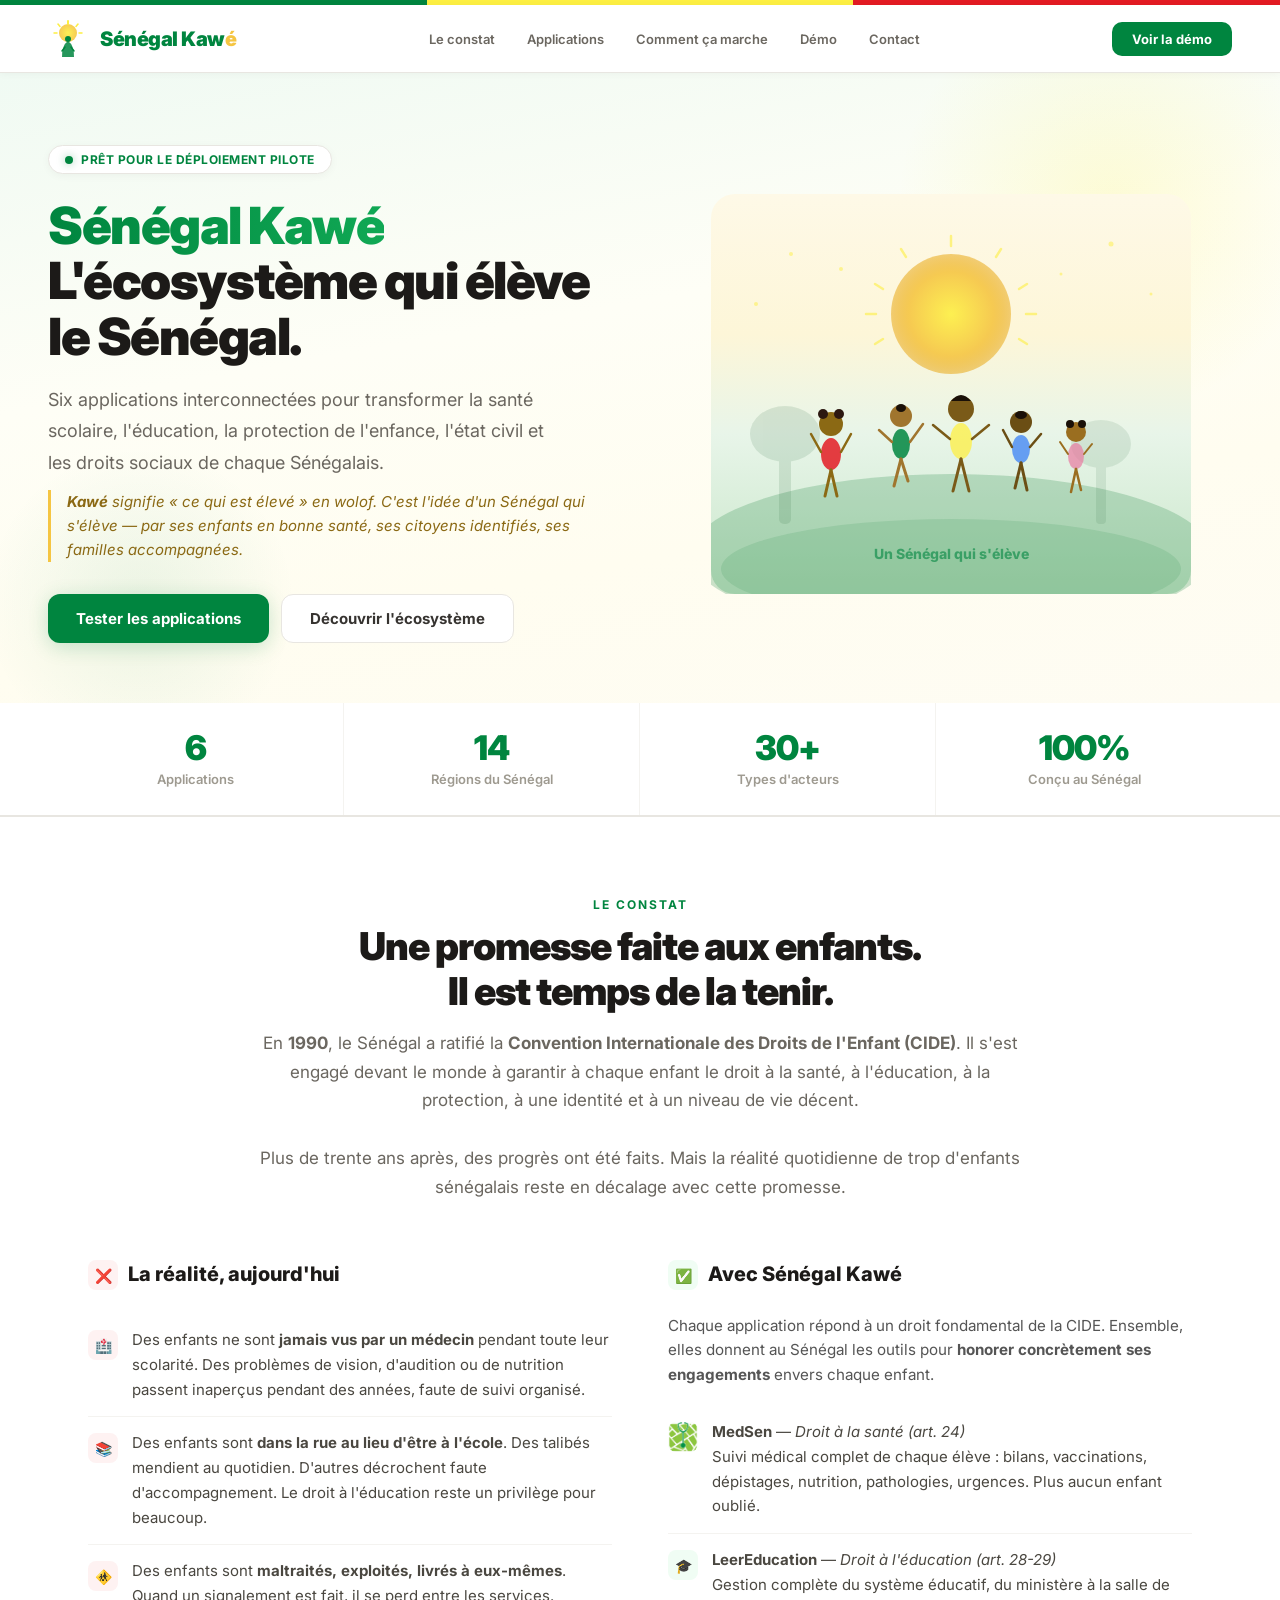
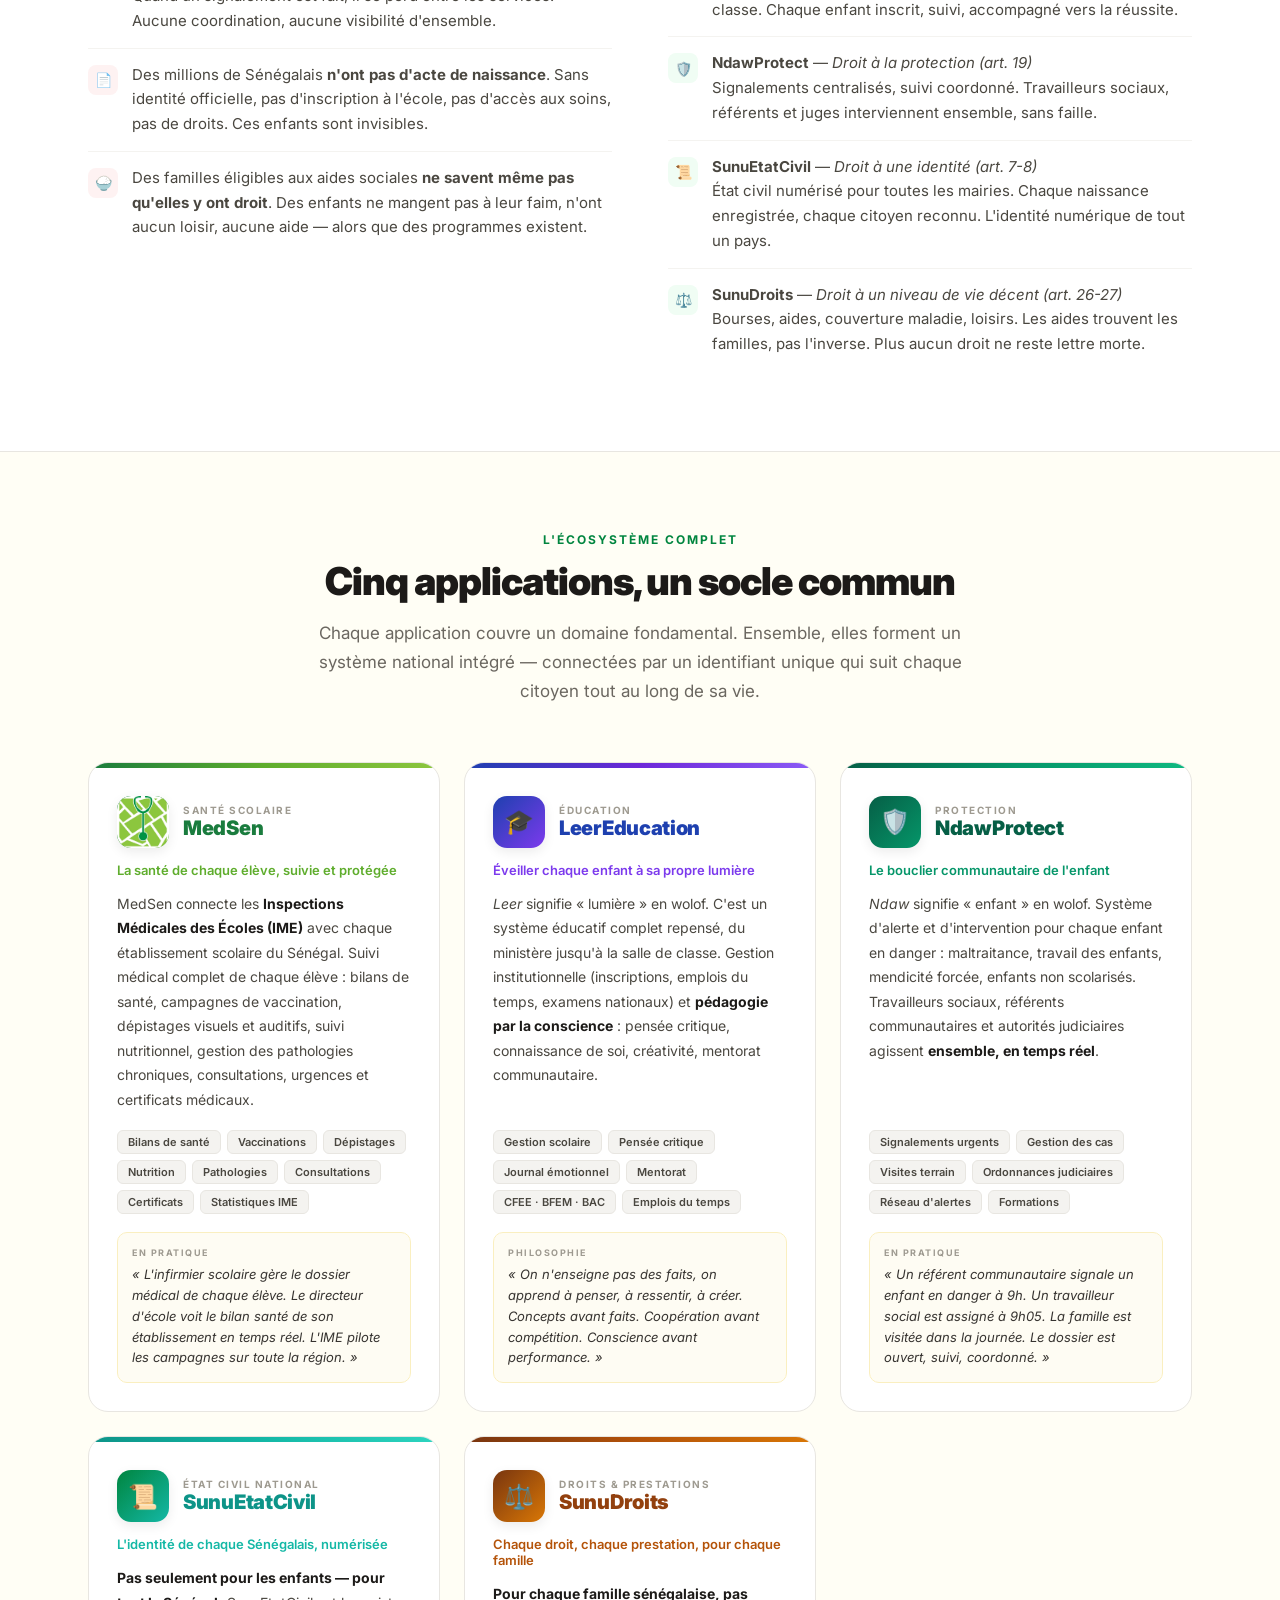
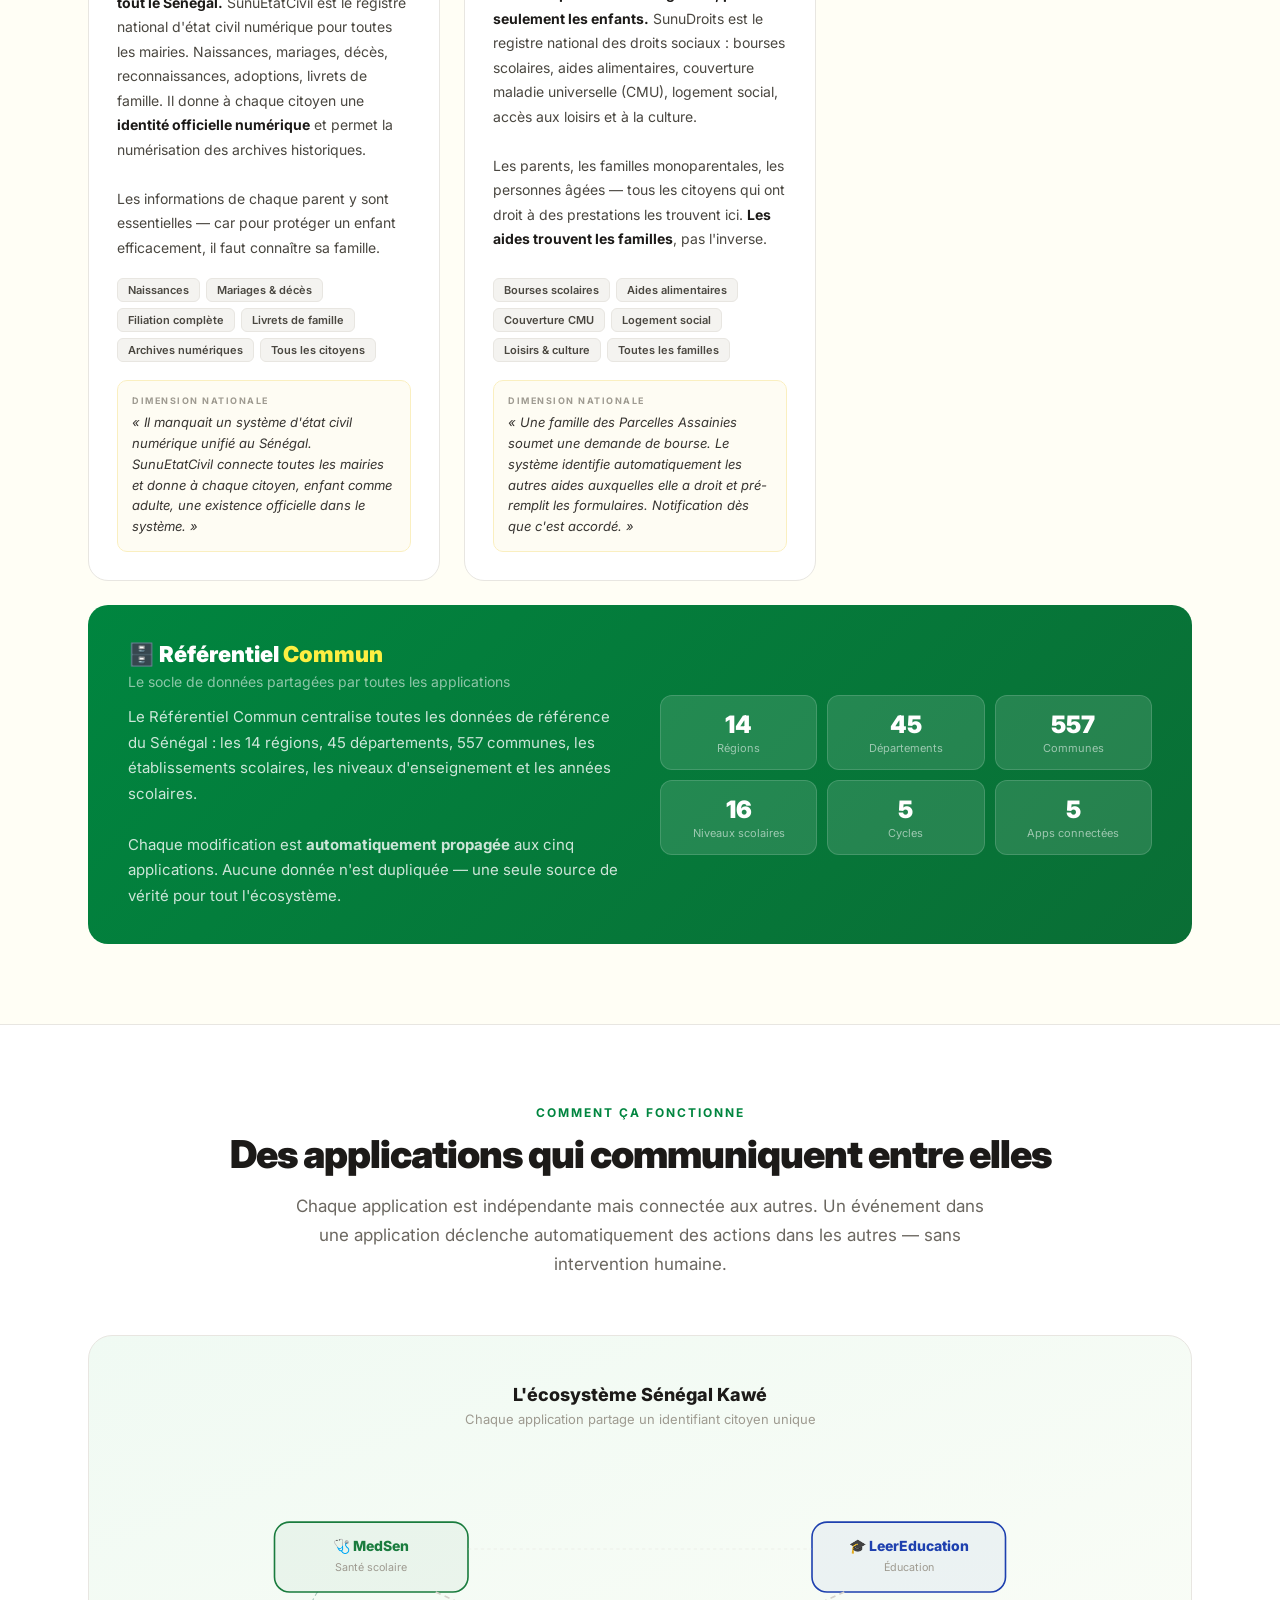
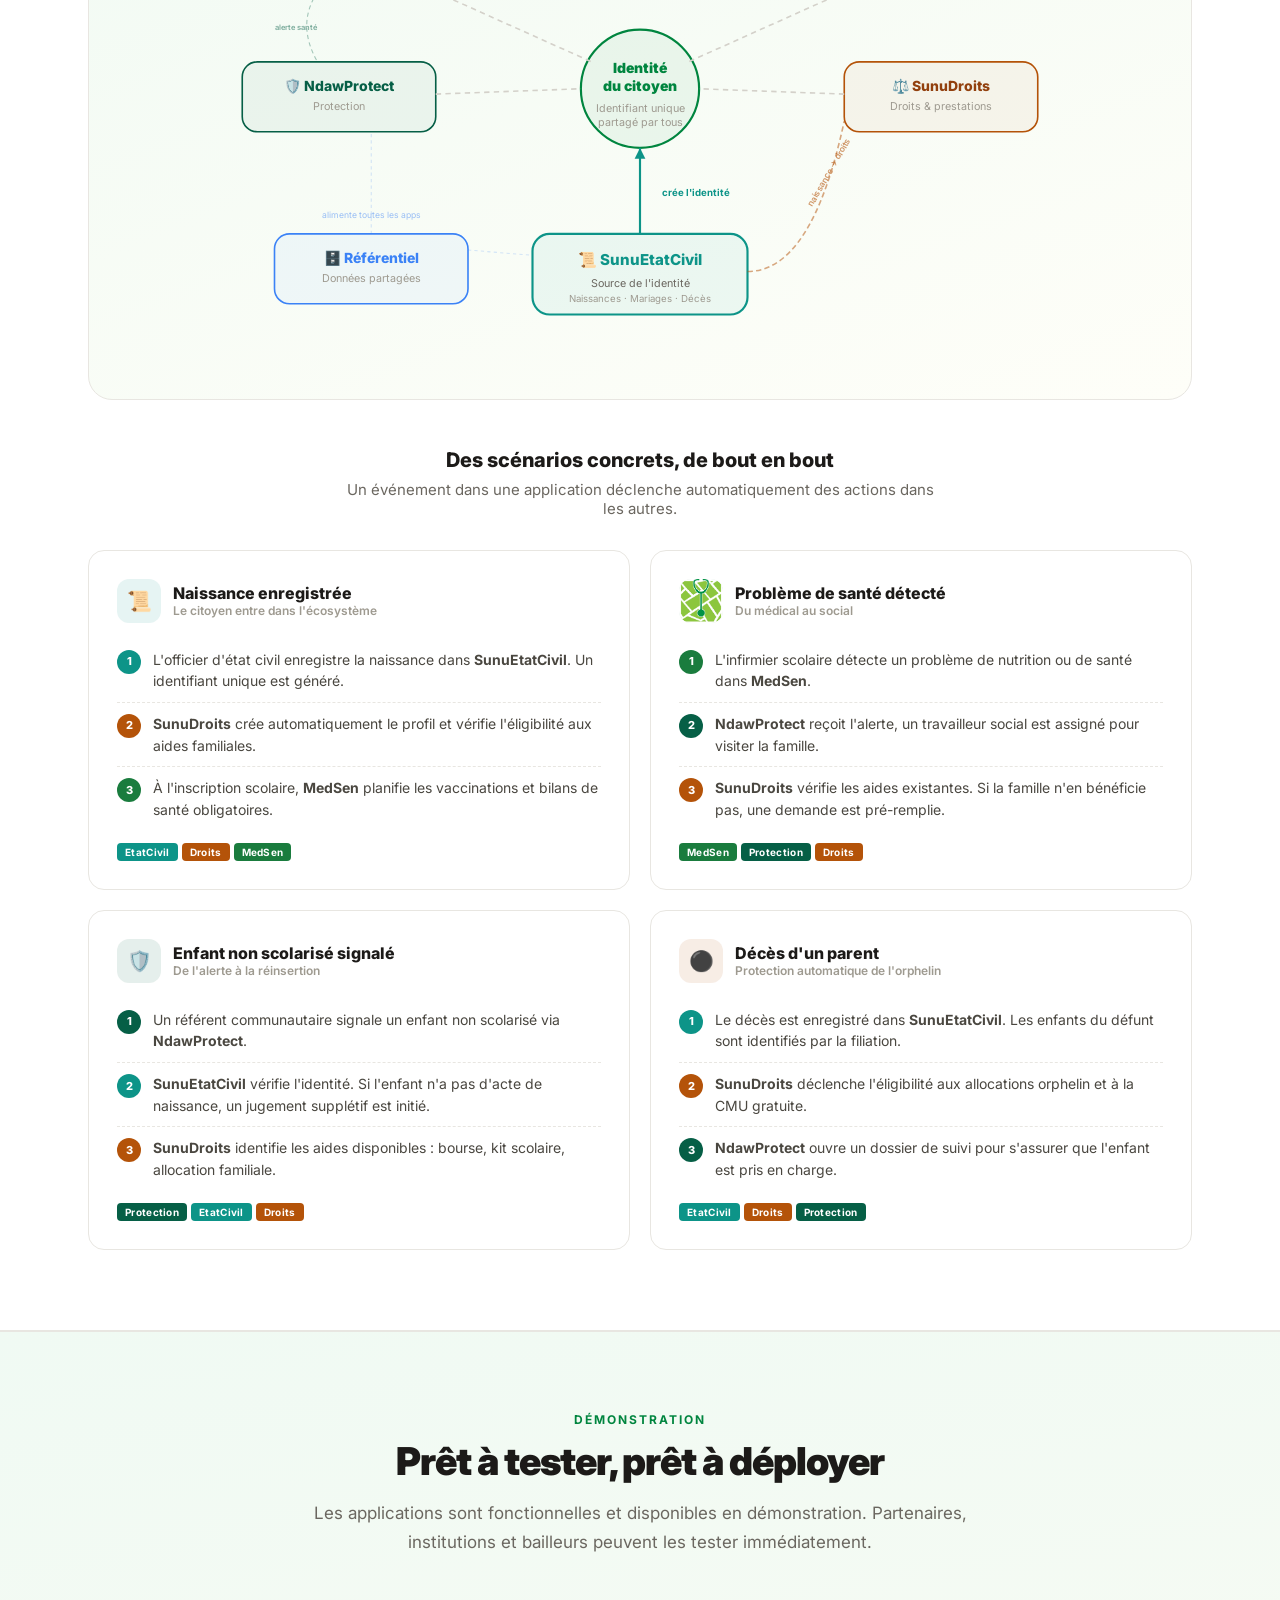
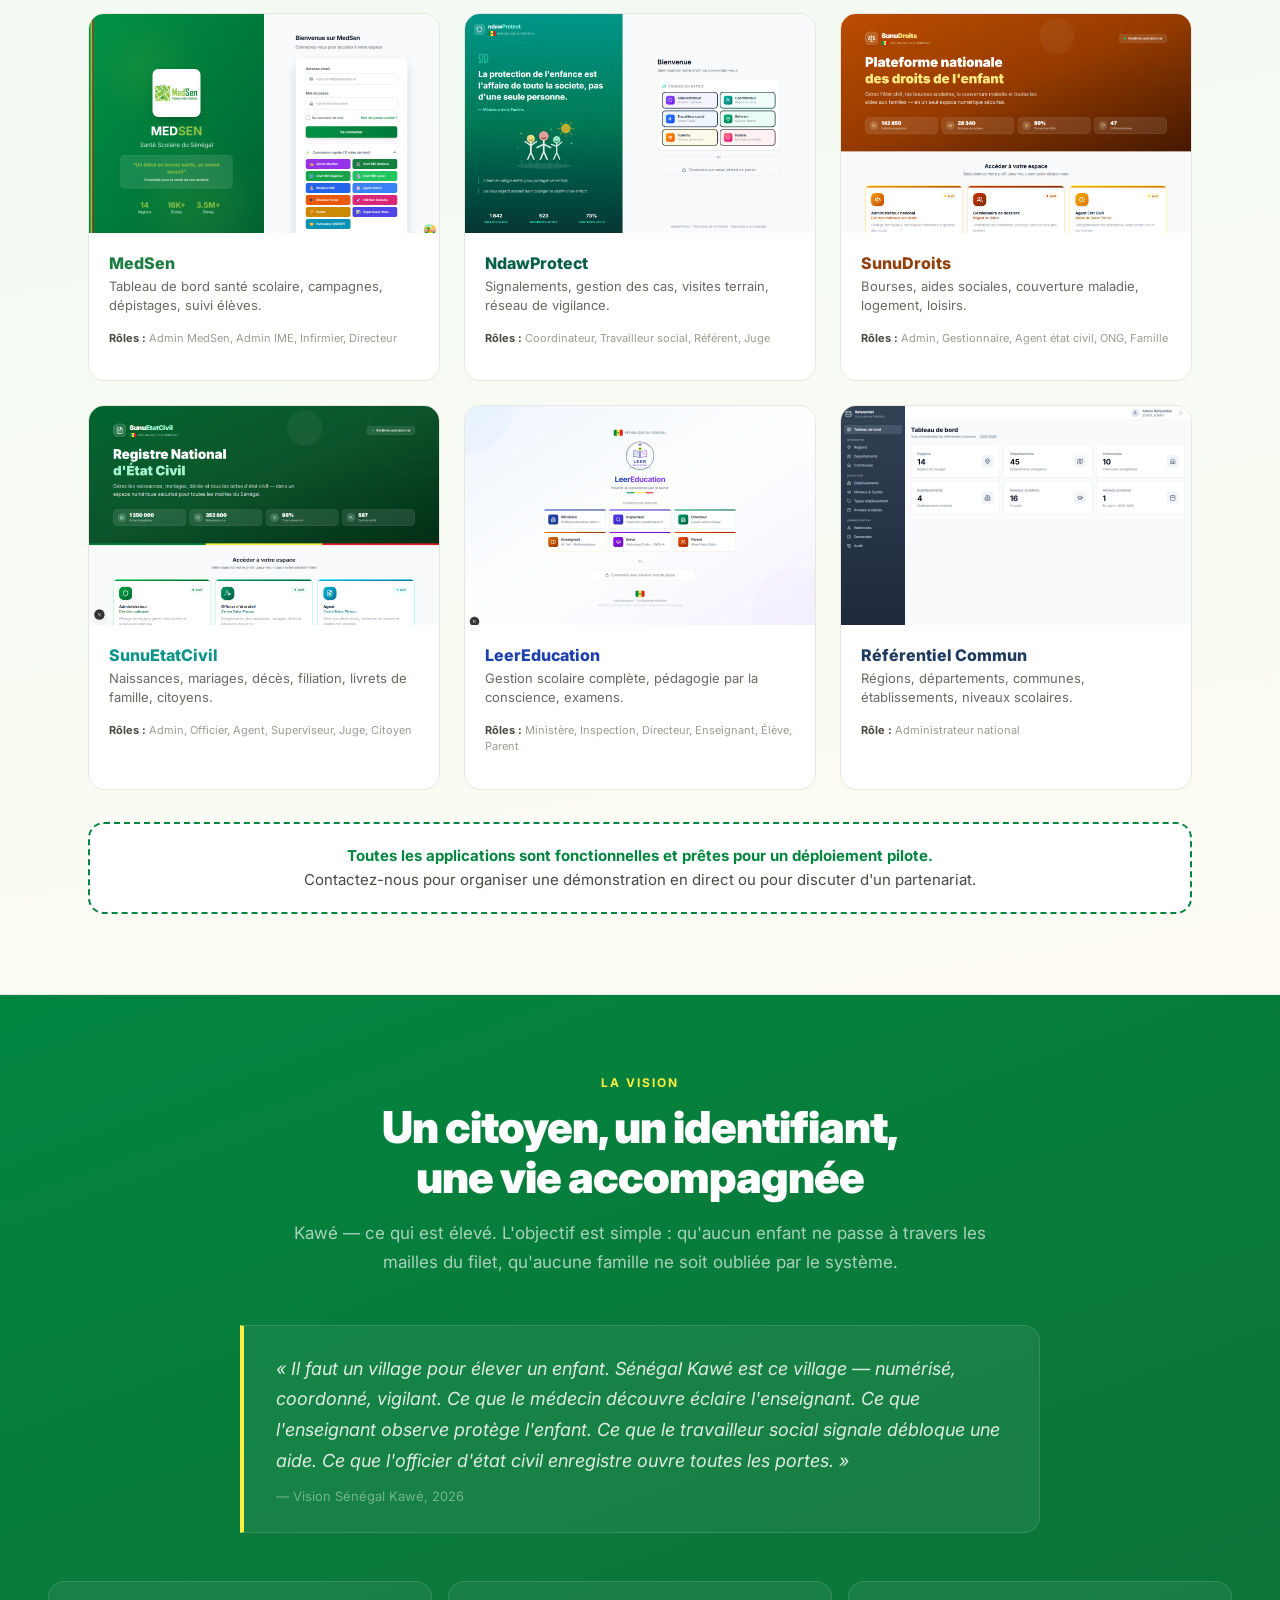
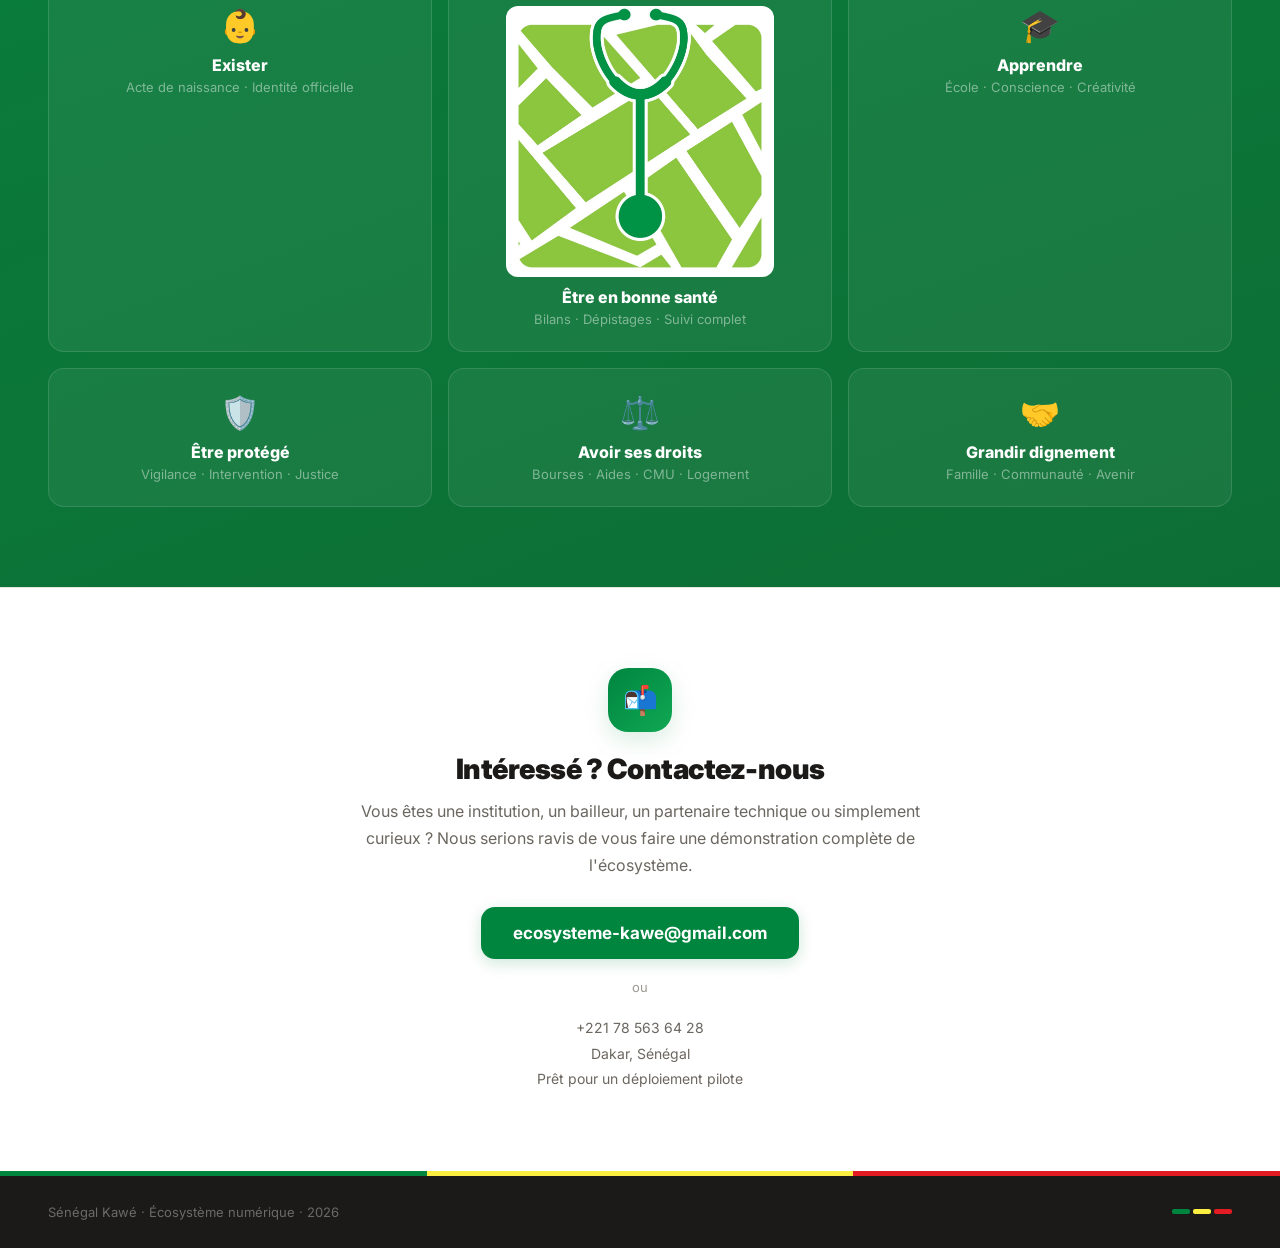
==== commit 98487c0d: "fix: remplacer emoji stethoscope par le vrai logo MedSen partout - Section constat (CIDE) - Section " ====
--- a/index.html
+++ b/index.html
@@ -866,7 +866,7 @@
         </p>
         <ul class="constat-list">
           <li>
-            <span class="constat-icon icon-good">🩺</span>
+            <span class="constat-icon icon-good" style="padding:0;overflow:hidden"><img src="logos/medsen.jpg" alt="MedSen" style="width:100%;height:100%;object-fit:cover;border-radius:inherit"></span>
             <span><strong>MedSen</strong> — <em>Droit à la santé (art. 24)</em><br>
             Suivi médical complet de chaque élève : bilans, vaccinations, dépistages,
             nutrition, pathologies, urgences. Plus aucun enfant oublié.</span>
@@ -1298,7 +1298,7 @@
         <!-- Flux 2 -->
         <div class="flux-card">
           <div class="flux-header">
-            <div class="flux-icon" style="background: rgba(26,124,62,.1);">🩺</div>
+            <div class="flux-icon" style="background: rgba(26,124,62,.1); padding:0; overflow:hidden;"><img src="logos/medsen.jpg" alt="MedSen" style="width:100%;height:100%;object-fit:cover;border-radius:inherit"></div>
             <div>
               <div class="flux-title">Problème de santé détecté</div>
               <div class="flux-subtitle">Du médical au social</div>
@@ -1520,7 +1520,7 @@
         <div class="pillar-sub">Acte de naissance · Identité officielle</div>
       </div>
       <div class="pillar">
-        <div class="pillar-emoji">🩺</div>
+        <div class="pillar-emoji" style="padding:0;overflow:hidden;display:flex;align-items:center;justify-content:center"><img src="logos/medsen.jpg" alt="MedSen" style="width:80%;height:80%;object-fit:contain;border-radius:12px"></div>
         <div class="pillar-name">Être en bonne santé</div>
         <div class="pillar-sub">Bilans · Dépistages · Suivi complet</div>
       </div>
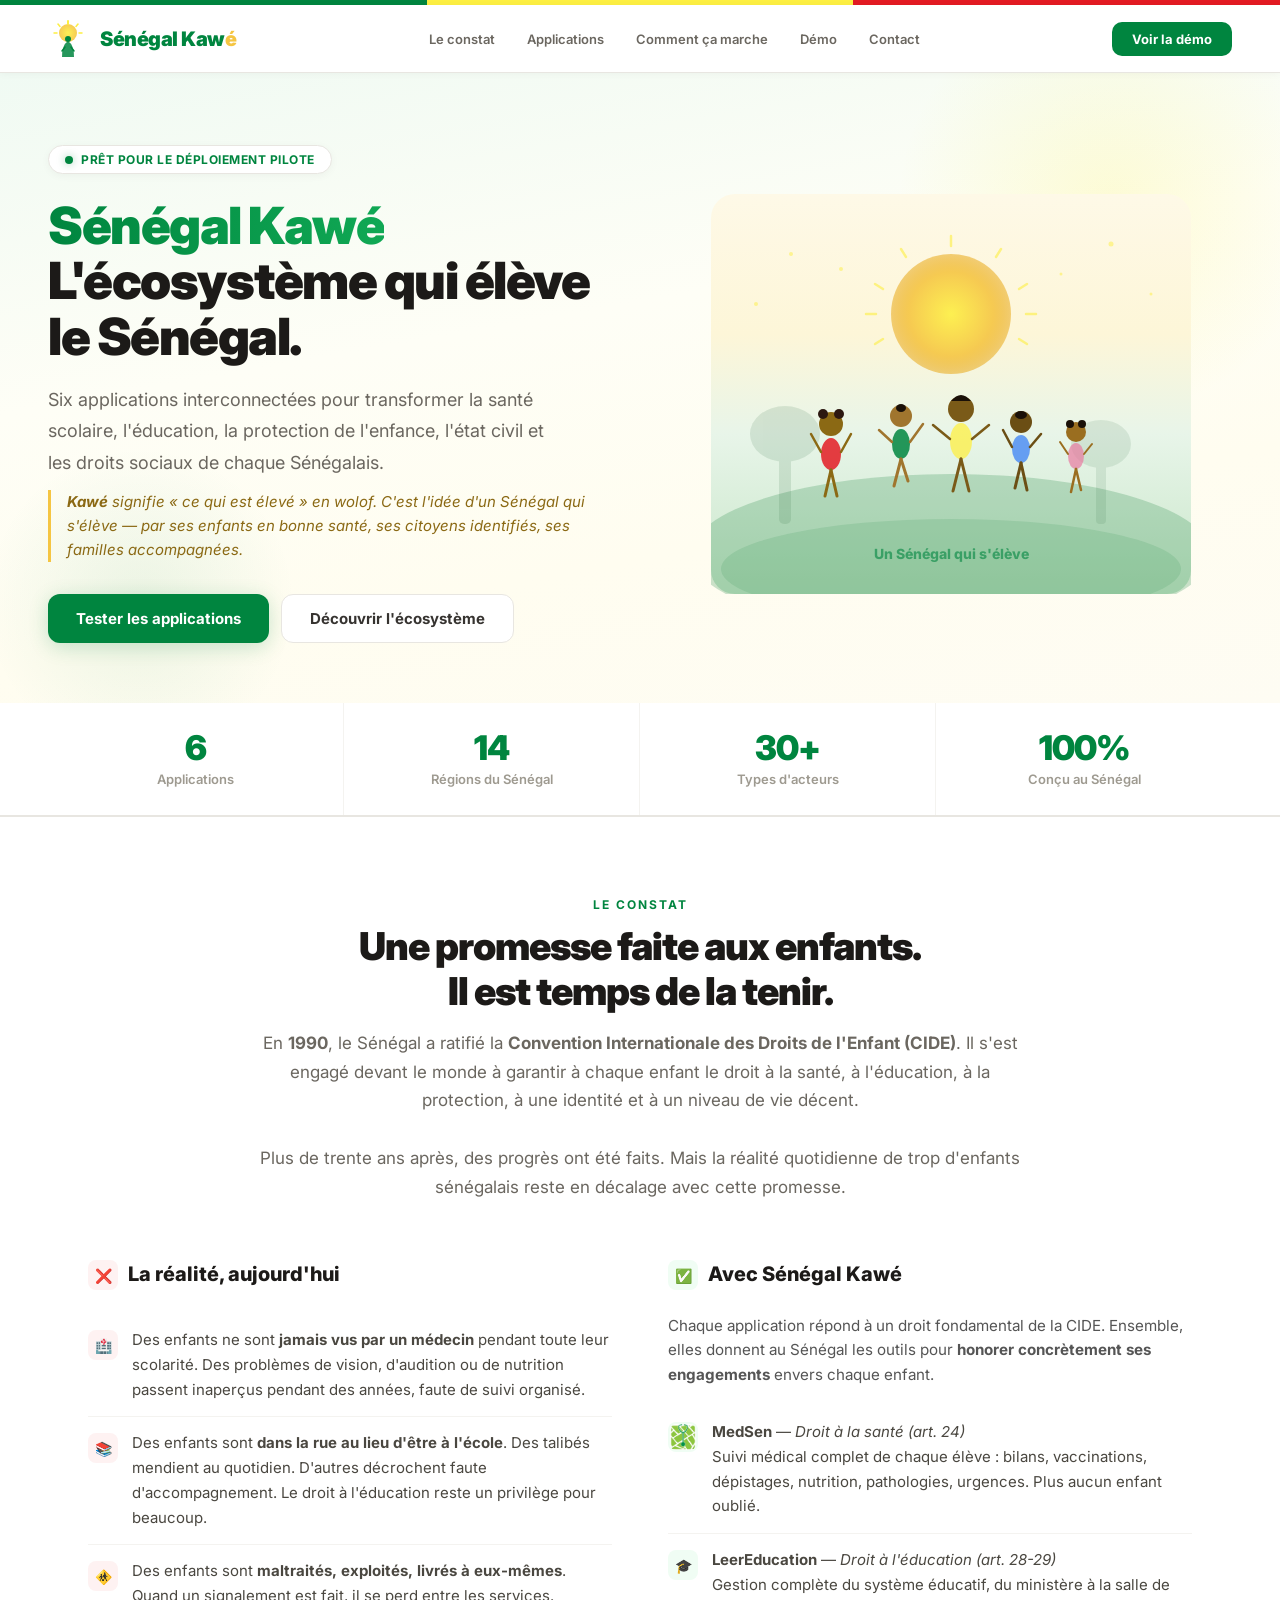
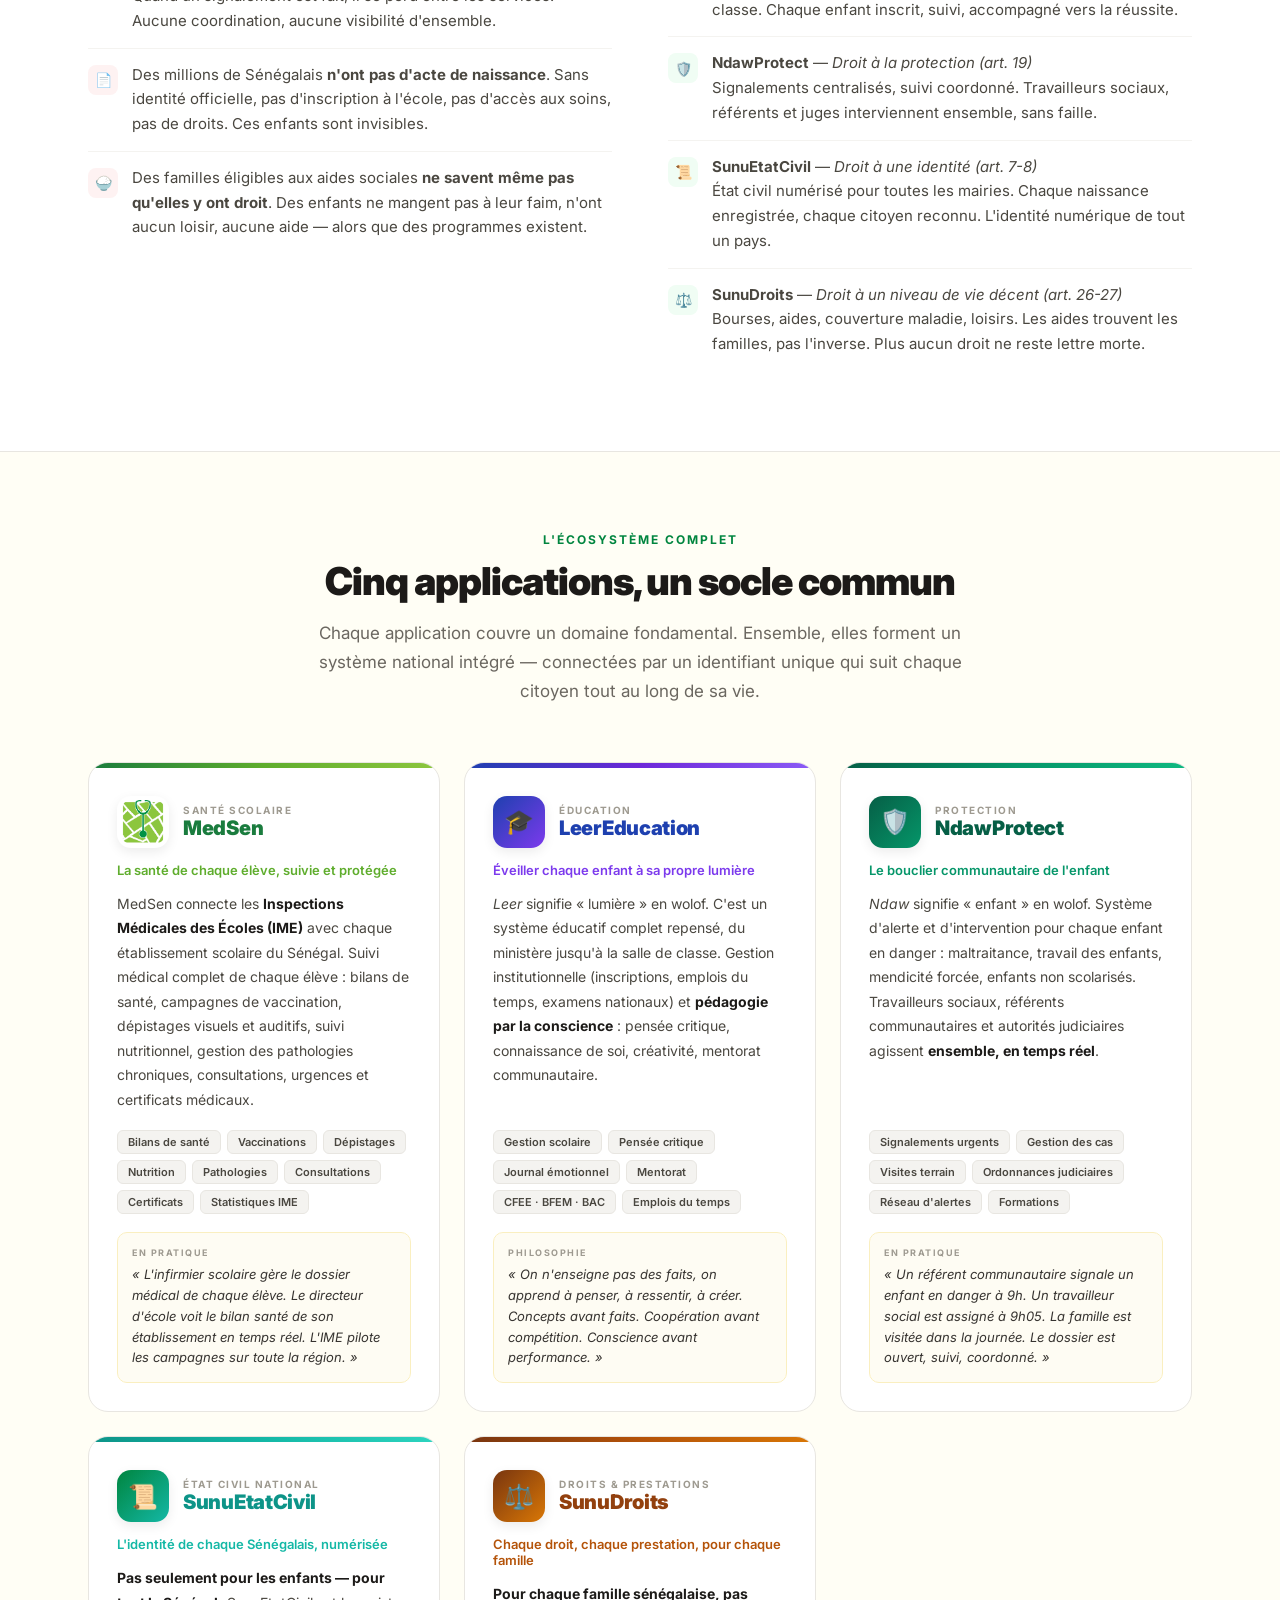
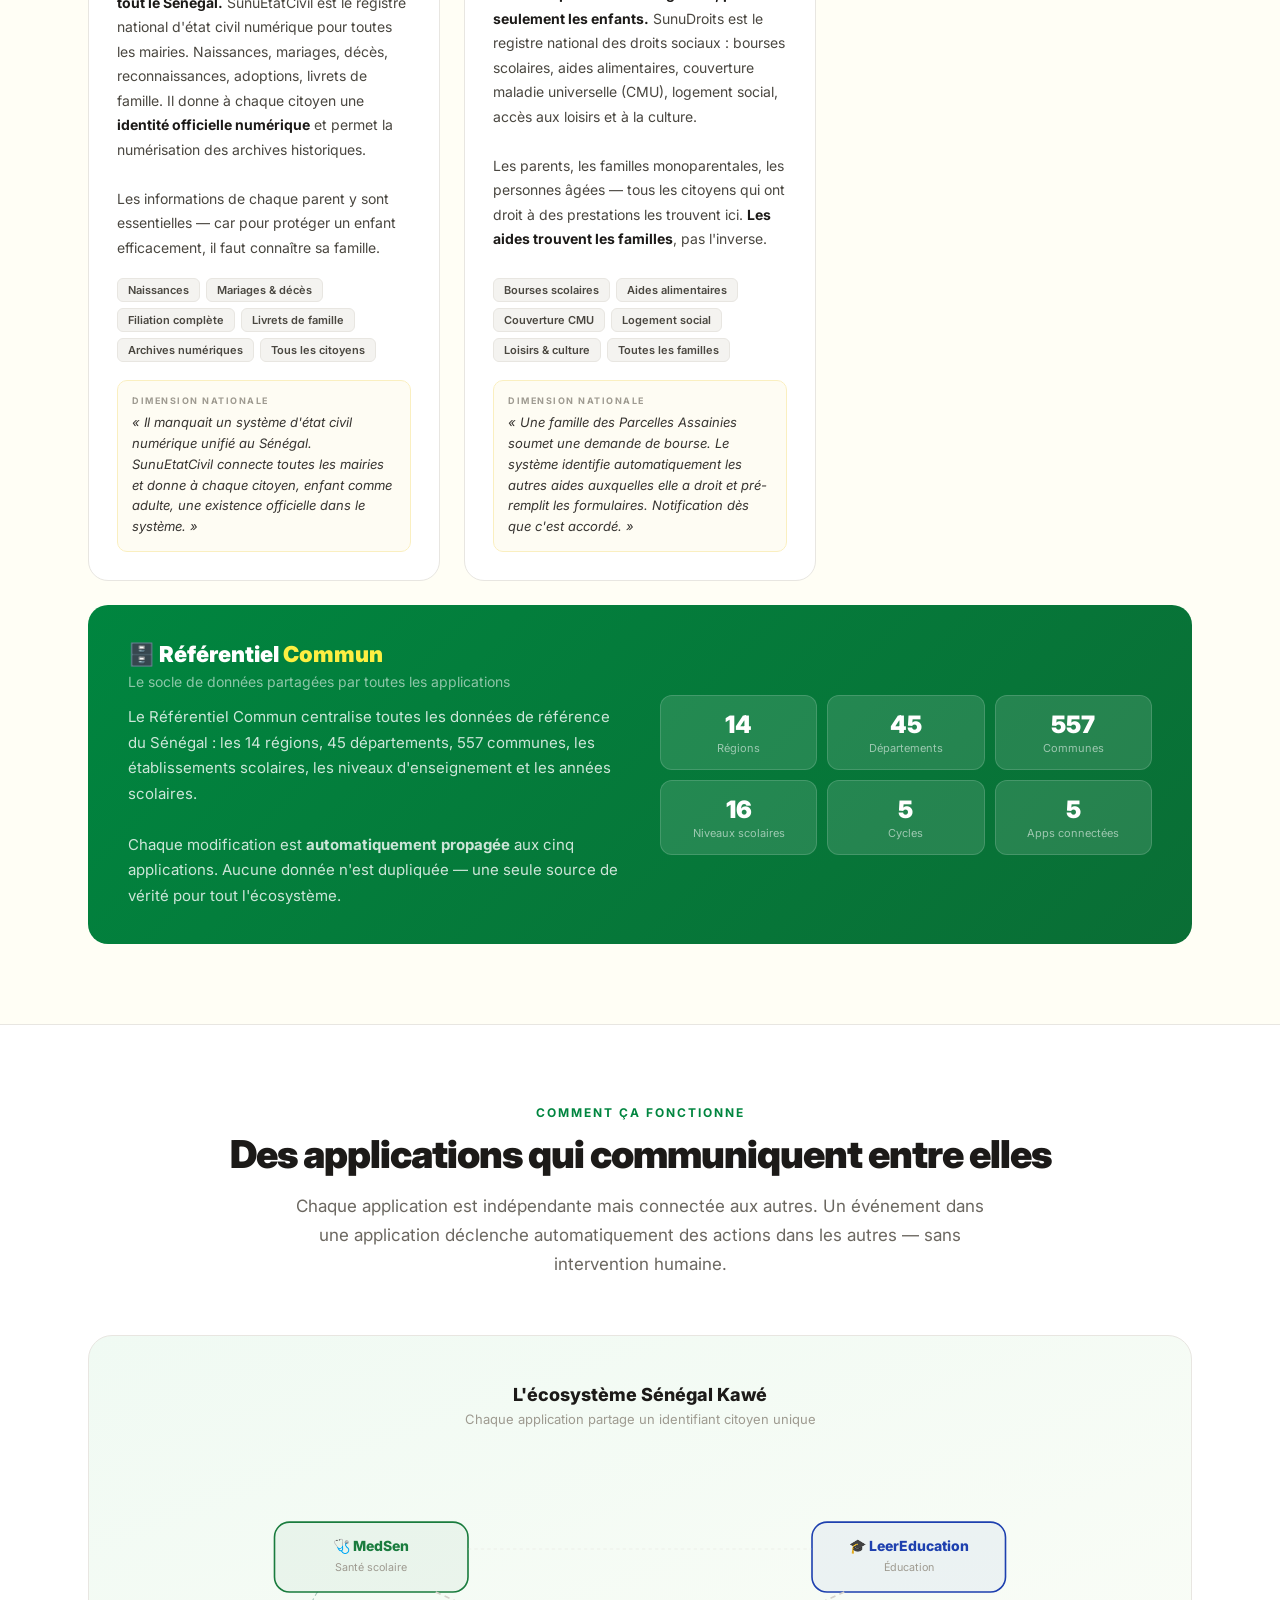
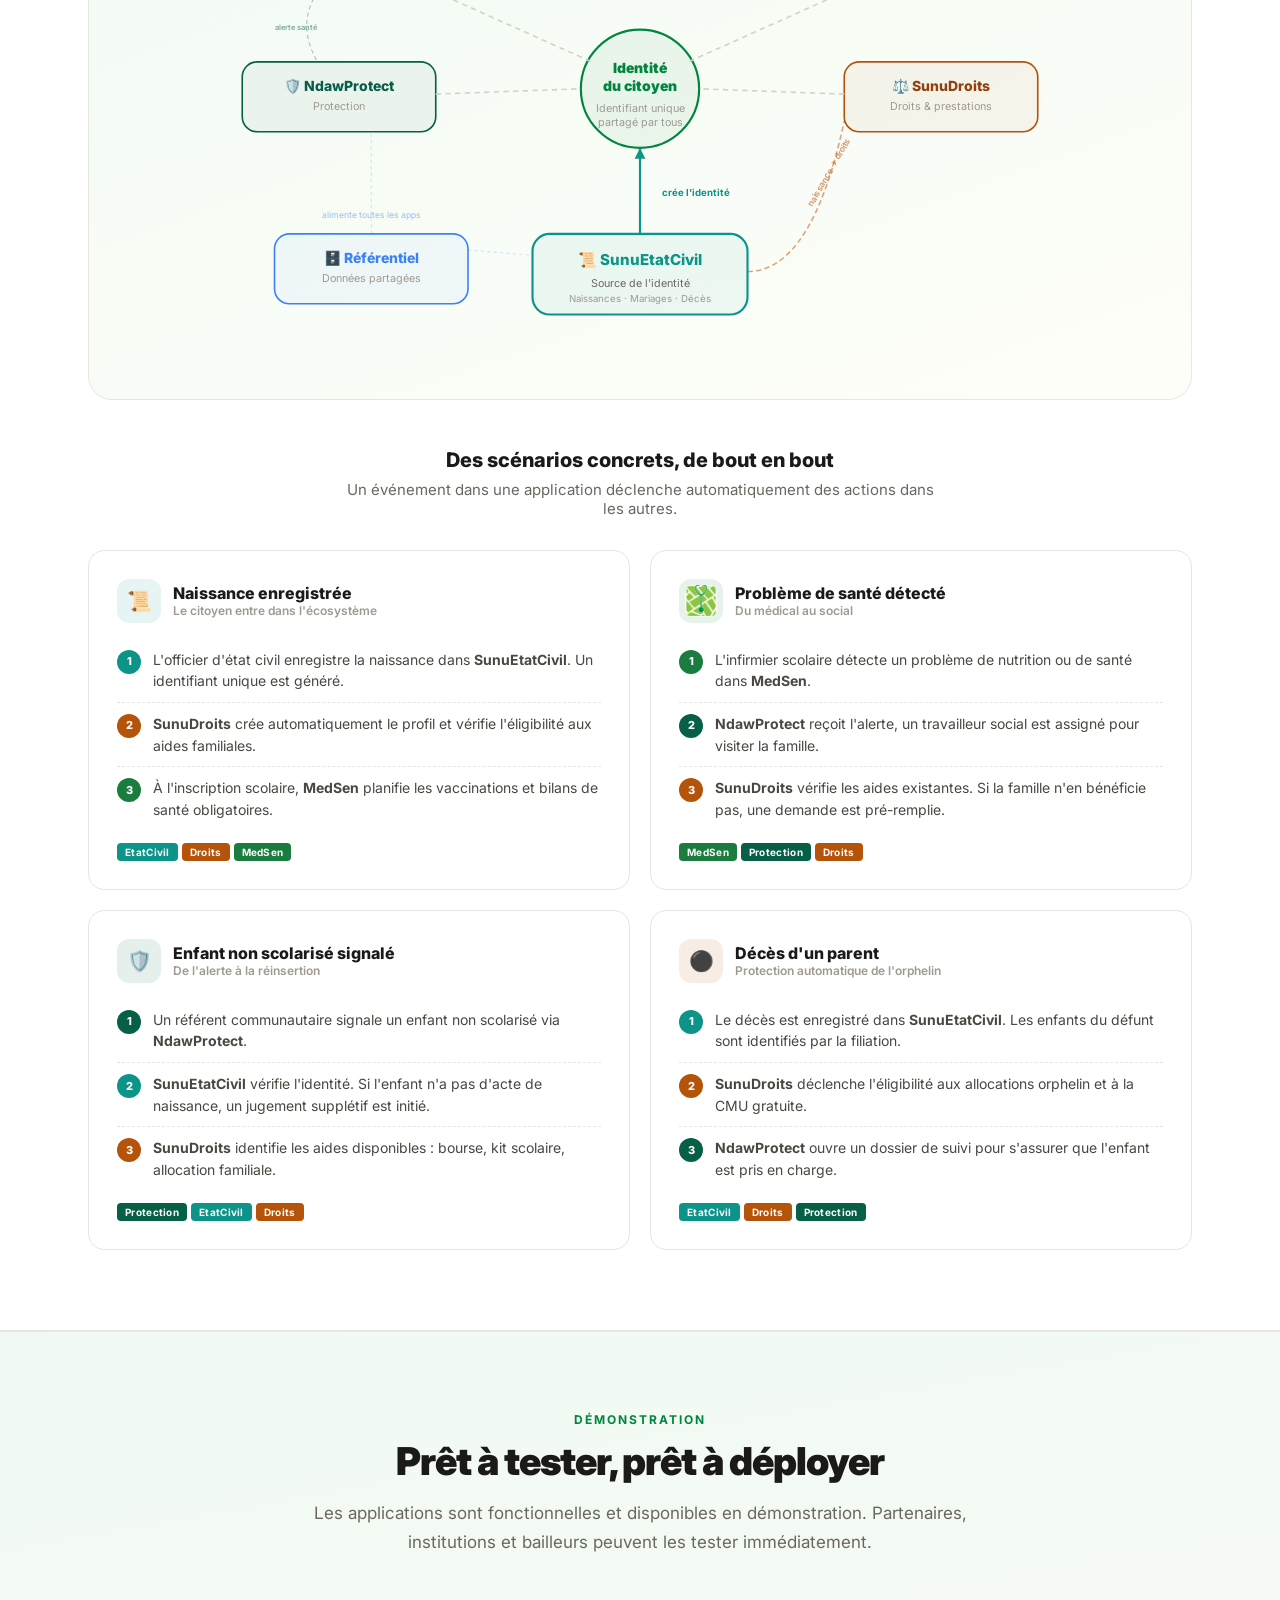
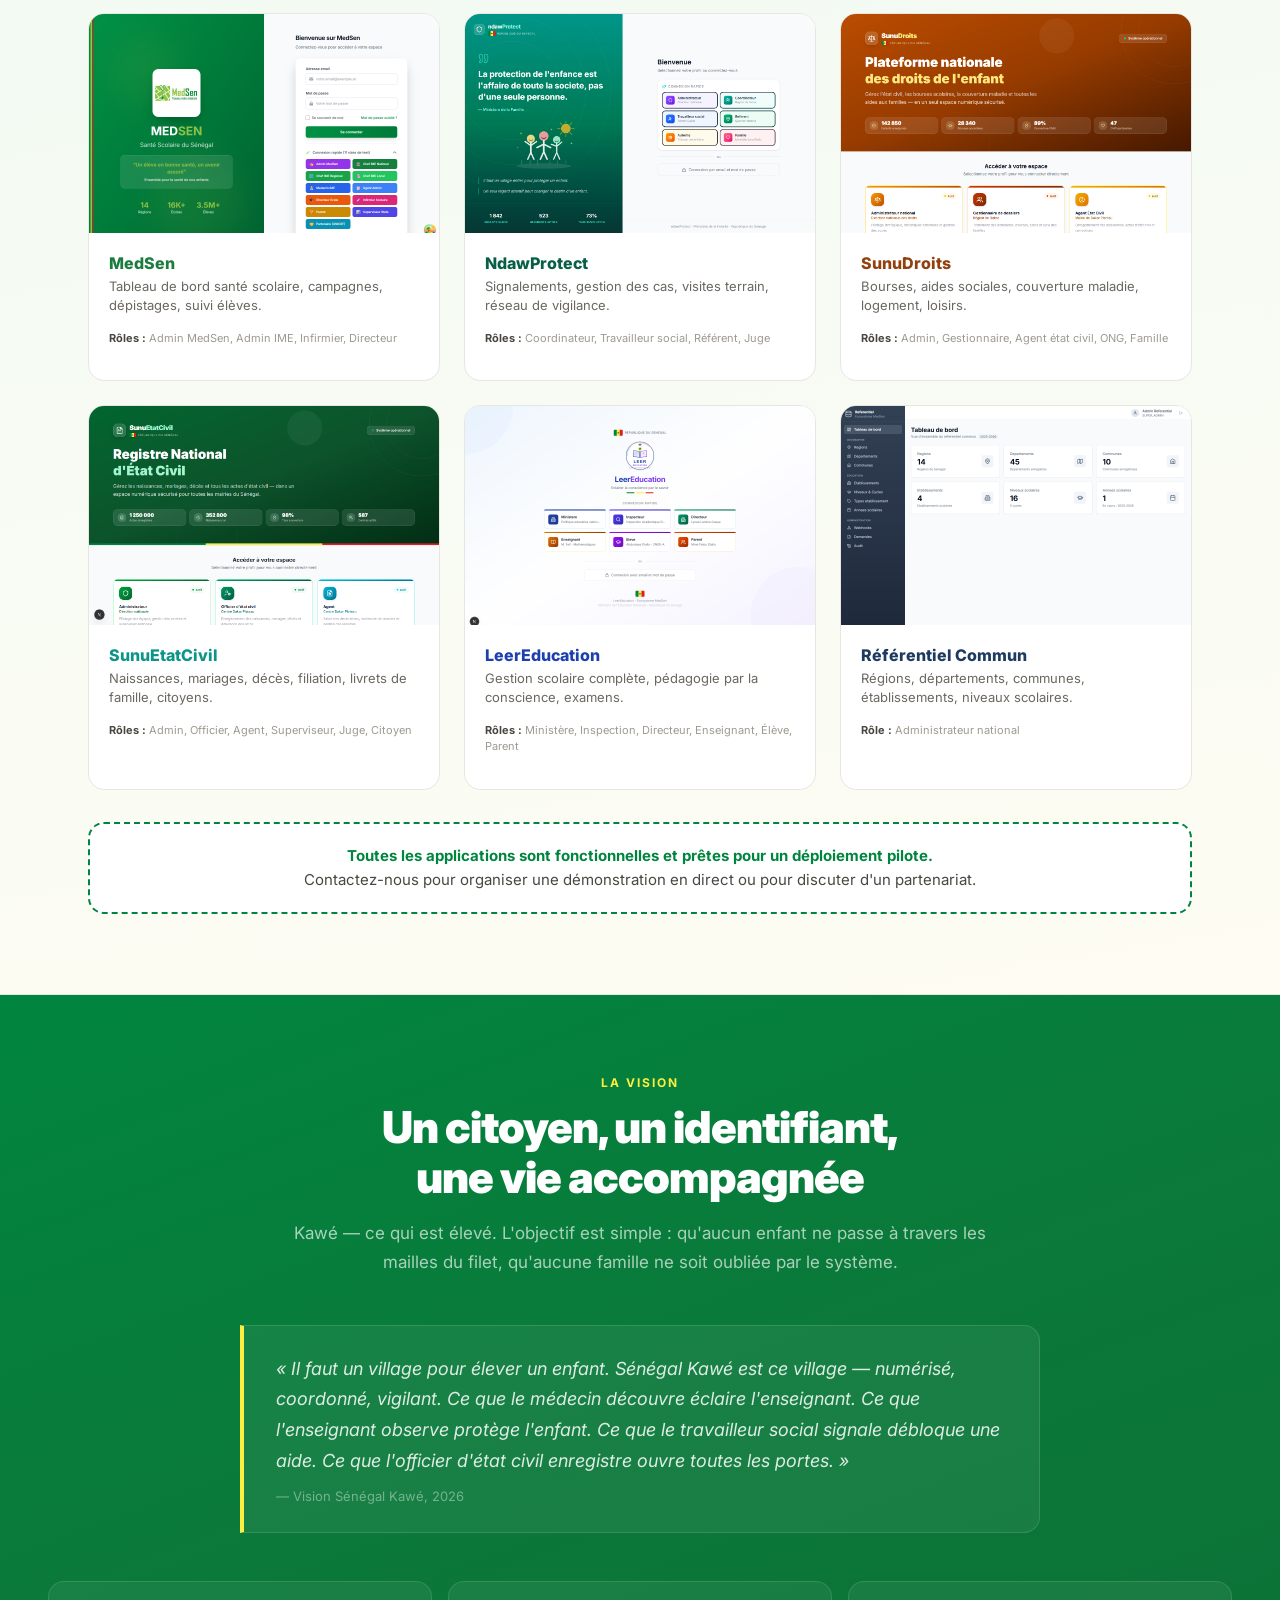
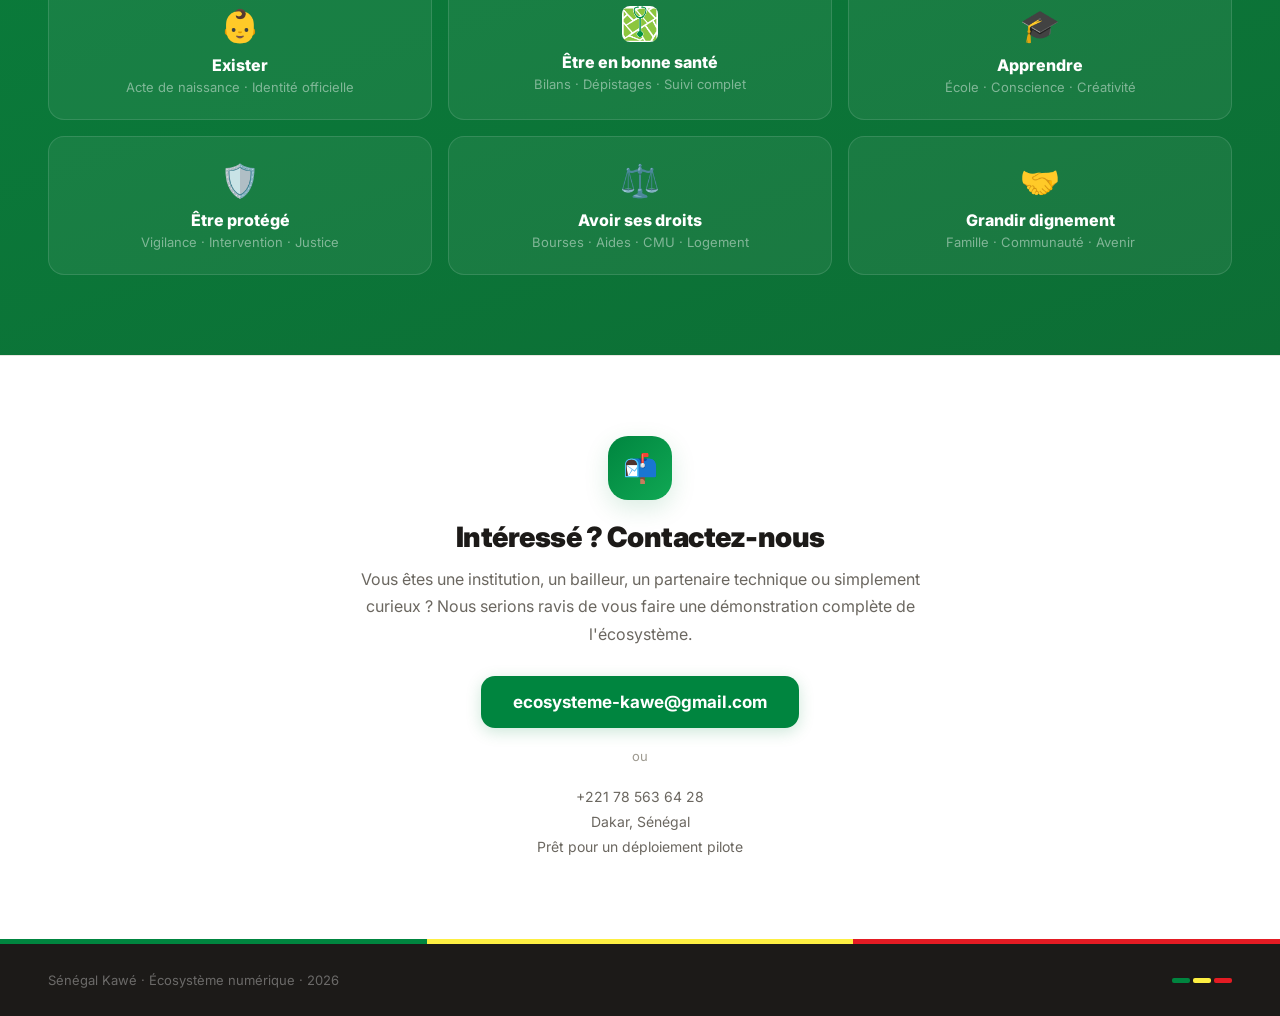
==== commit 09ec9769: "fix: logo MedSen bien dimensionne, favicon onglet, domaine personnalise - Logo MedSen: padding adapt" ====
--- a/index.html
+++ b/index.html
@@ -5,6 +5,7 @@
   <meta name="viewport" content="width=device-width, initial-scale=1.0" />
   <title>Sénégal Kawé · L'écosystème numérique qui élève le Sénégal</title>
   <meta name="description" content="Six applications pour transformer la santé scolaire, l'éducation, la protection de l'enfance, l'état civil et les droits sociaux au Sénégal." />
+  <link rel="icon" type="image/svg+xml" href="favicon.svg">
   <link rel="preconnect" href="https://fonts.googleapis.com">
   <link rel="preconnect" href="https://fonts.gstatic.com" crossorigin>
   <link href="https://fonts.googleapis.com/css2?family=Inter:wght@400;500;600;700;800;900&display=swap" rel="stylesheet">
@@ -866,7 +867,7 @@
         </p>
         <ul class="constat-list">
           <li>
-            <span class="constat-icon icon-good" style="padding:0;overflow:hidden"><img src="logos/medsen.jpg" alt="MedSen" style="width:100%;height:100%;object-fit:cover;border-radius:inherit"></span>
+            <span class="constat-icon icon-good" style="padding:2px;overflow:hidden"><img src="logos/medsen.jpg" alt="MedSen" style="width:100%;height:100%;object-fit:cover;border-radius:6px"></span>
             <span><strong>MedSen</strong> — <em>Droit à la santé (art. 24)</em><br>
             Suivi médical complet de chaque élève : bilans, vaccinations, dépistages,
             nutrition, pathologies, urgences. Plus aucun enfant oublié.</span>
@@ -921,7 +922,7 @@
         <div class="app-card-accent" style="background: linear-gradient(90deg, #1A7C3E, #5FAD2D, #8DC63F)"></div>
         <div class="app-card-body">
           <div class="app-card-header">
-            <div class="app-icon" style="background: linear-gradient(135deg, #1A7C3E, #5FAD2D); padding: 0; overflow: hidden"><img src="logos/medsen.jpg" alt="MedSen" style="width:100%; height:100%; object-fit:cover; border-radius:inherit"></div>
+            <div class="app-icon" style="background: #fff; padding: 4px; overflow: hidden"><img src="logos/medsen.jpg" alt="MedSen" style="width:100%; height:100%; object-fit:cover; border-radius:10px"></div>
             <div class="app-meta">
               <div class="app-pillar">Santé scolaire</div>
               <div class="app-name" style="color: #1A7C3E">MedSen</div>
@@ -1298,7 +1299,7 @@
         <!-- Flux 2 -->
         <div class="flux-card">
           <div class="flux-header">
-            <div class="flux-icon" style="background: rgba(26,124,62,.1); padding:0; overflow:hidden;"><img src="logos/medsen.jpg" alt="MedSen" style="width:100%;height:100%;object-fit:cover;border-radius:inherit"></div>
+            <div class="flux-icon" style="background: rgba(26,124,62,.1); padding:6px; overflow:hidden;"><img src="logos/medsen.jpg" alt="MedSen" style="width:100%;height:100%;object-fit:cover;border-radius:8px"></div>
             <div>
               <div class="flux-title">Problème de santé détecté</div>
               <div class="flux-subtitle">Du médical au social</div>
@@ -1520,7 +1521,7 @@
         <div class="pillar-sub">Acte de naissance · Identité officielle</div>
       </div>
       <div class="pillar">
-        <div class="pillar-emoji" style="padding:0;overflow:hidden;display:flex;align-items:center;justify-content:center"><img src="logos/medsen.jpg" alt="MedSen" style="width:80%;height:80%;object-fit:contain;border-radius:12px"></div>
+        <div class="pillar-emoji" style="display:flex;align-items:center;justify-content:center"><img src="logos/medsen.jpg" alt="MedSen" style="width:36px;height:36px;object-fit:cover;border-radius:8px"></div>
         <div class="pillar-name">Être en bonne santé</div>
         <div class="pillar-sub">Bilans · Dépistages · Suivi complet</div>
       </div>
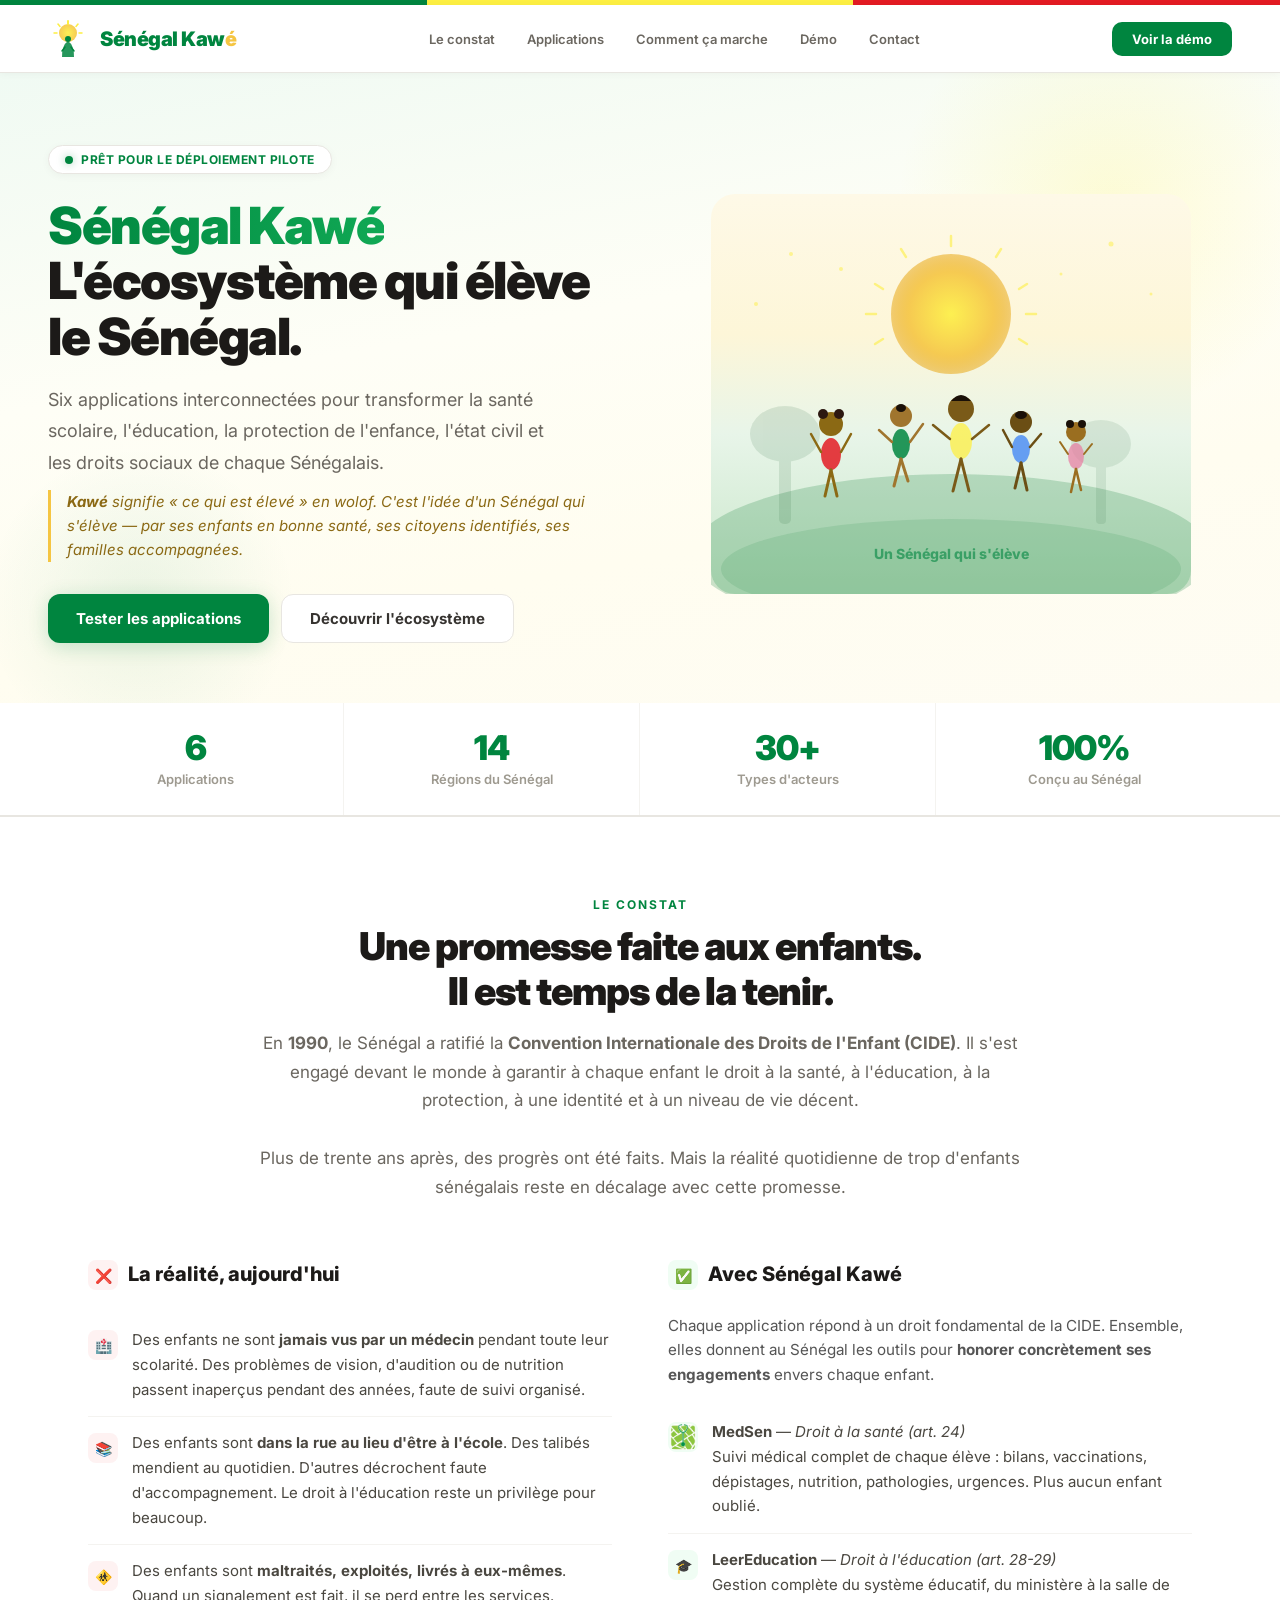
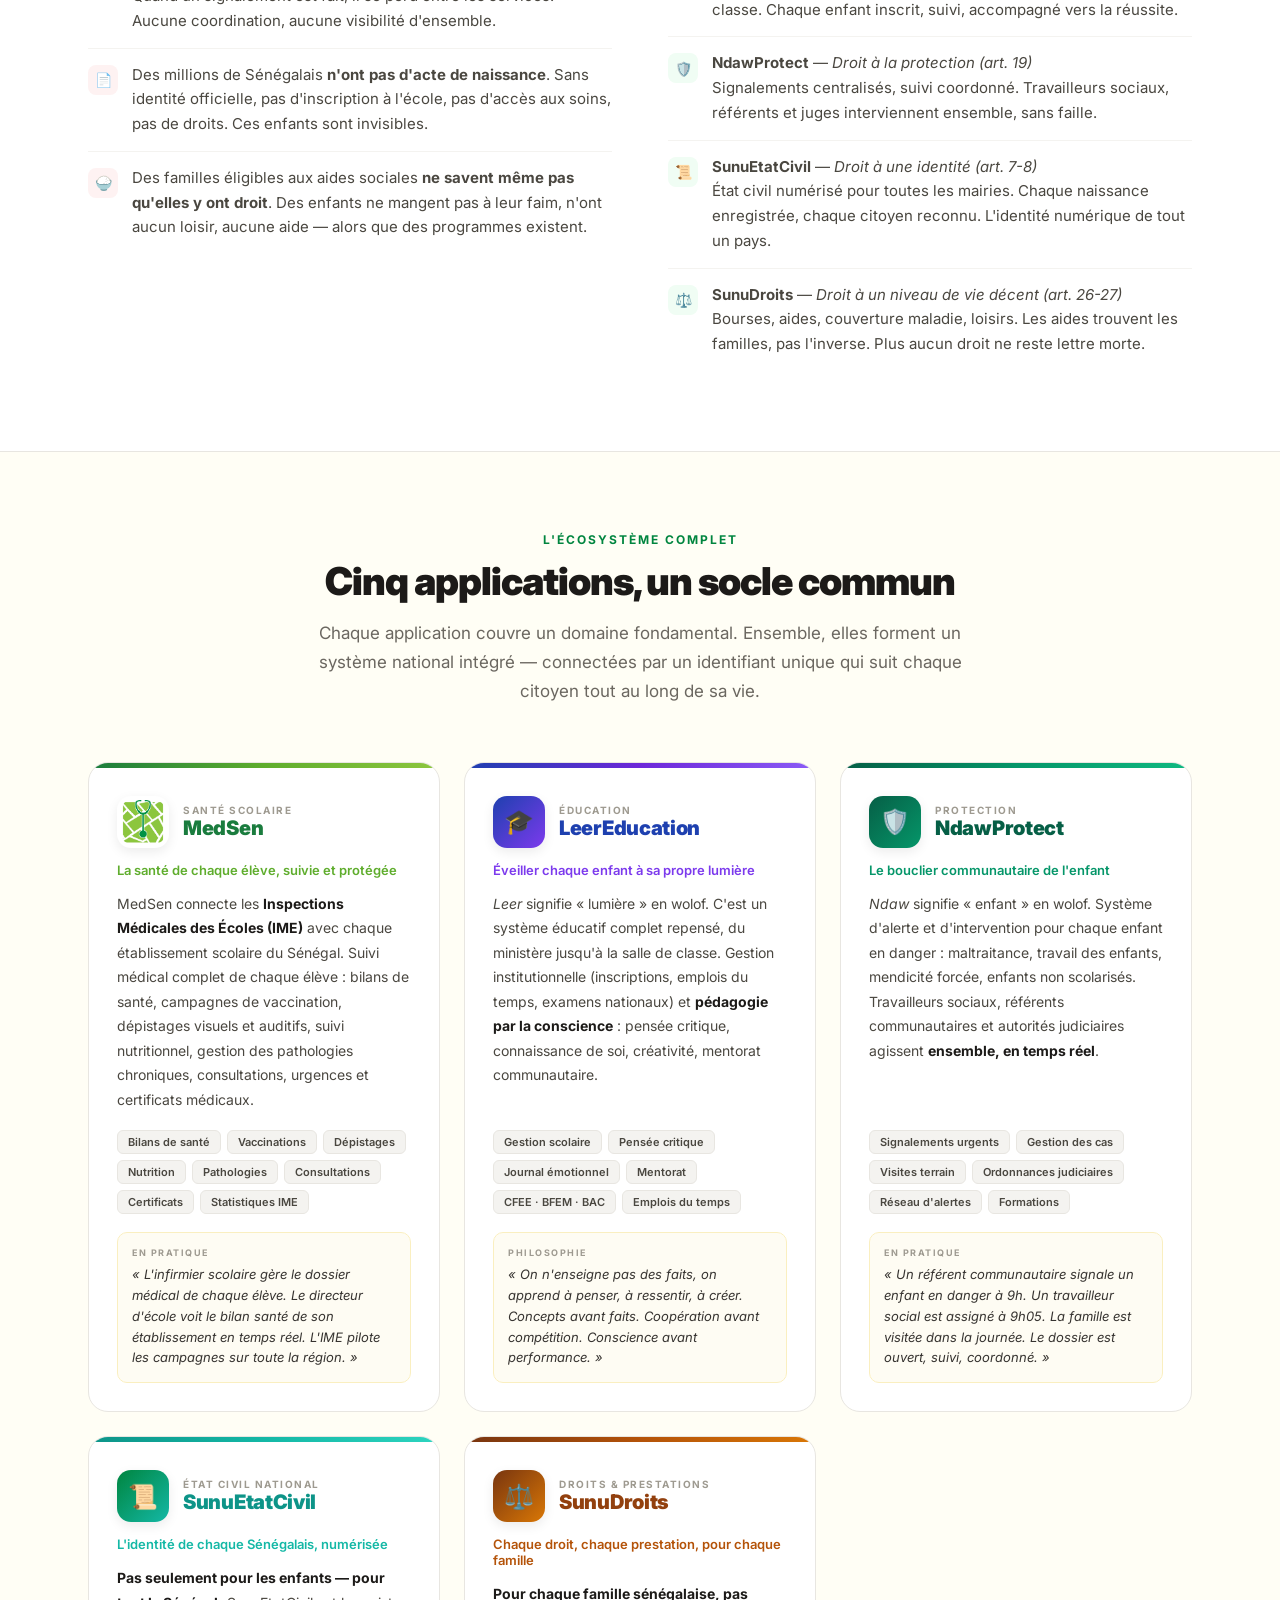
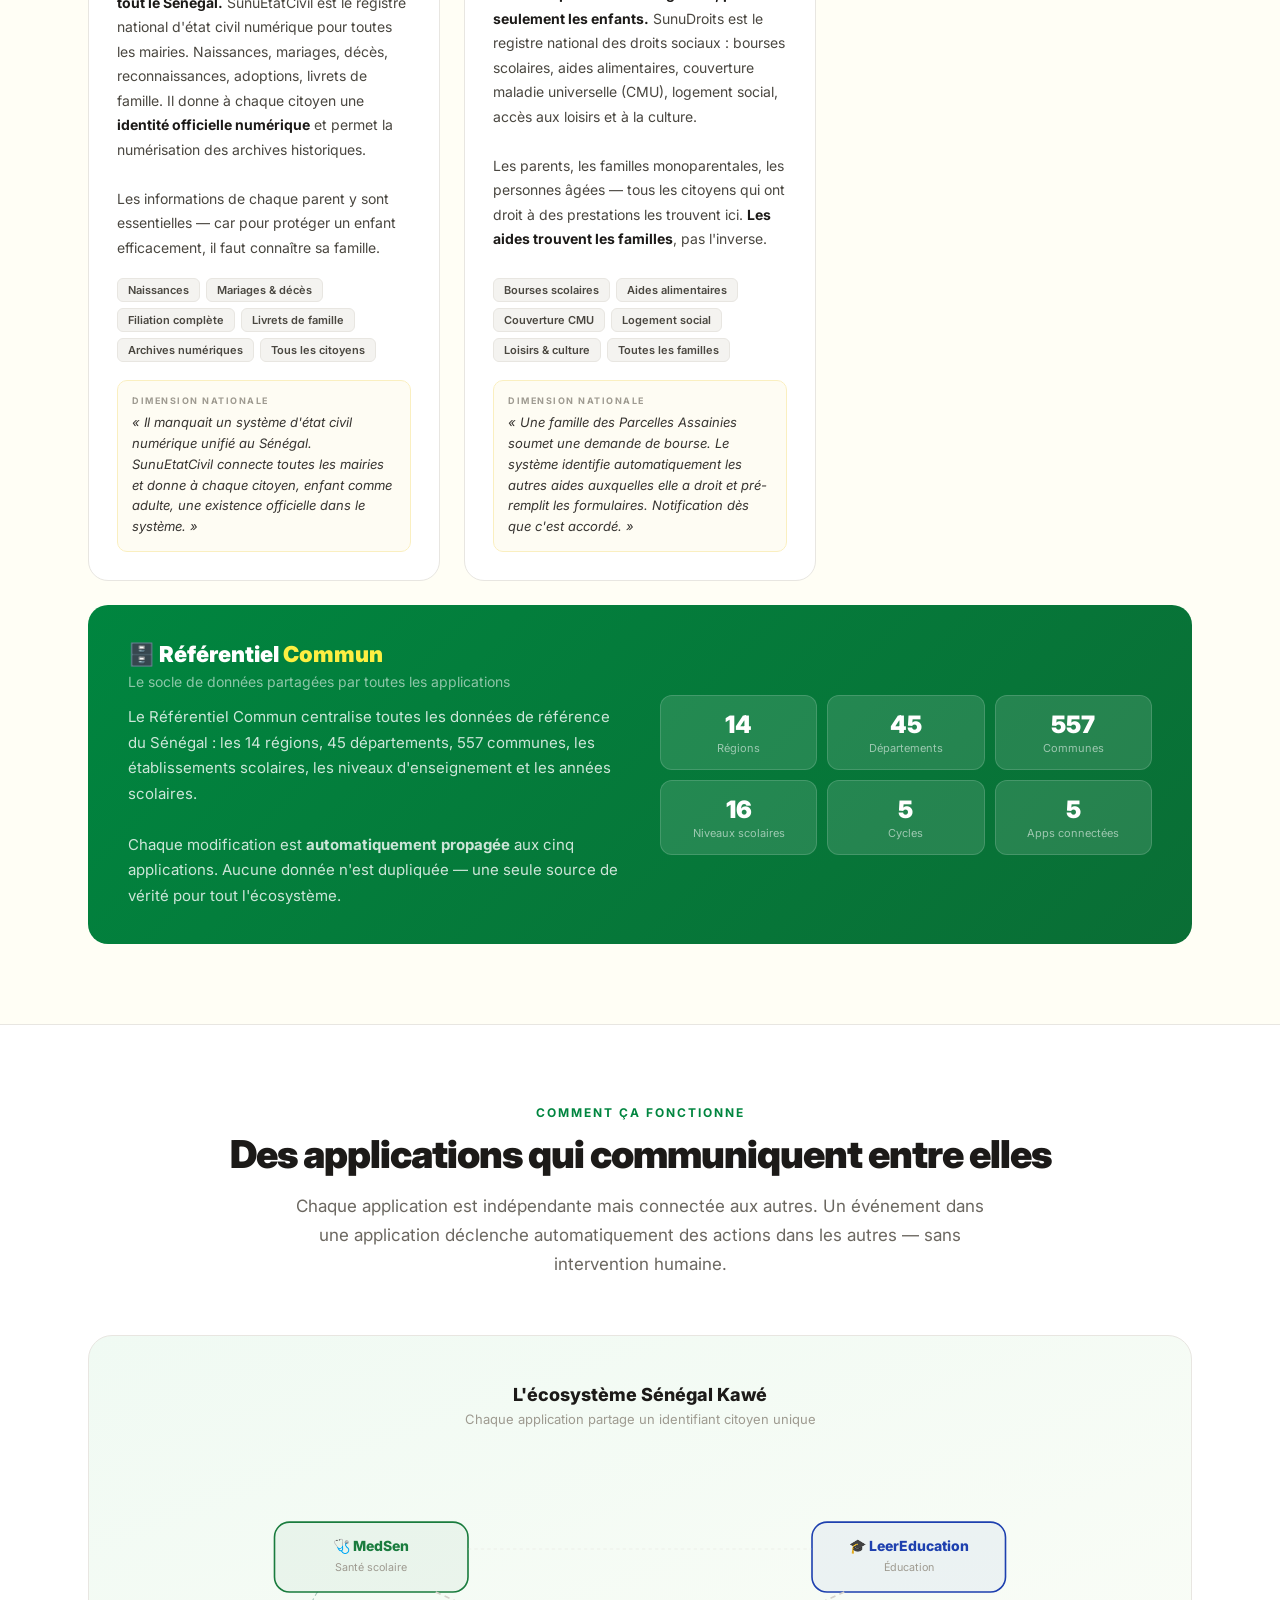
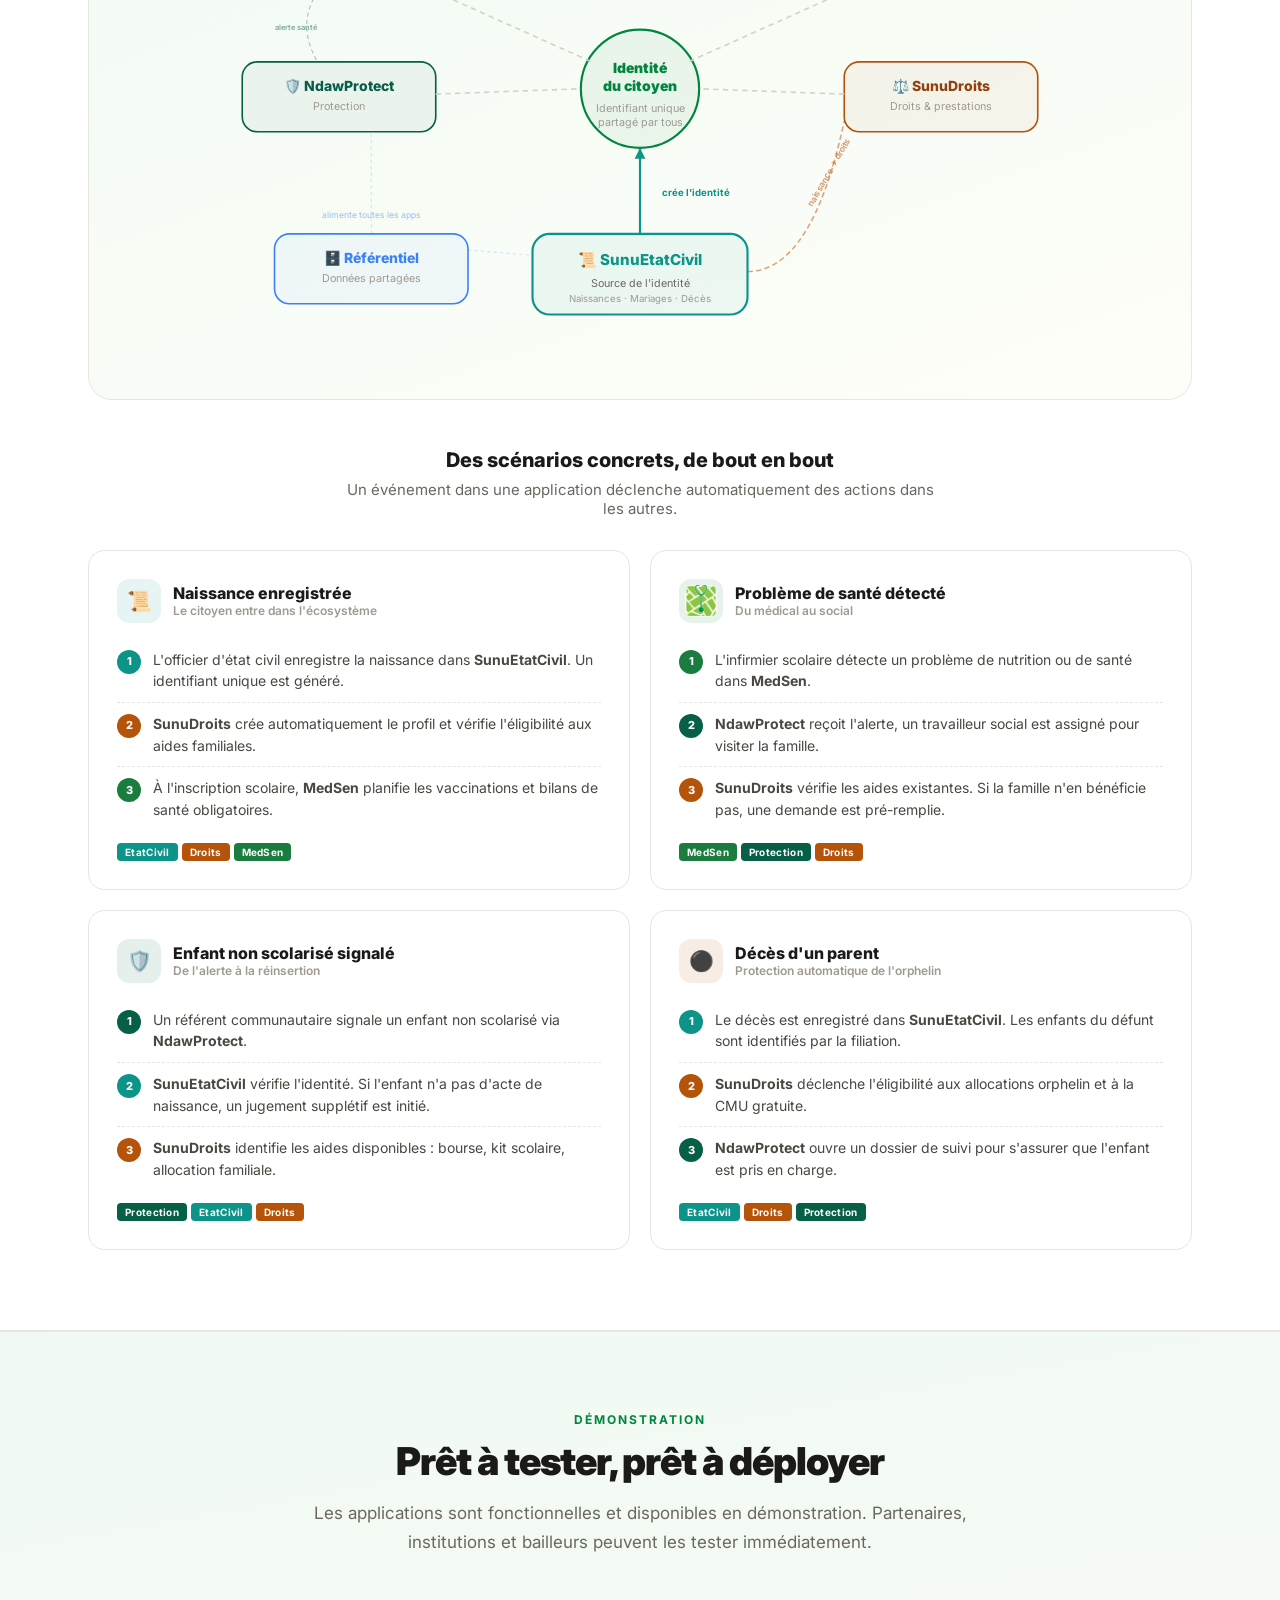
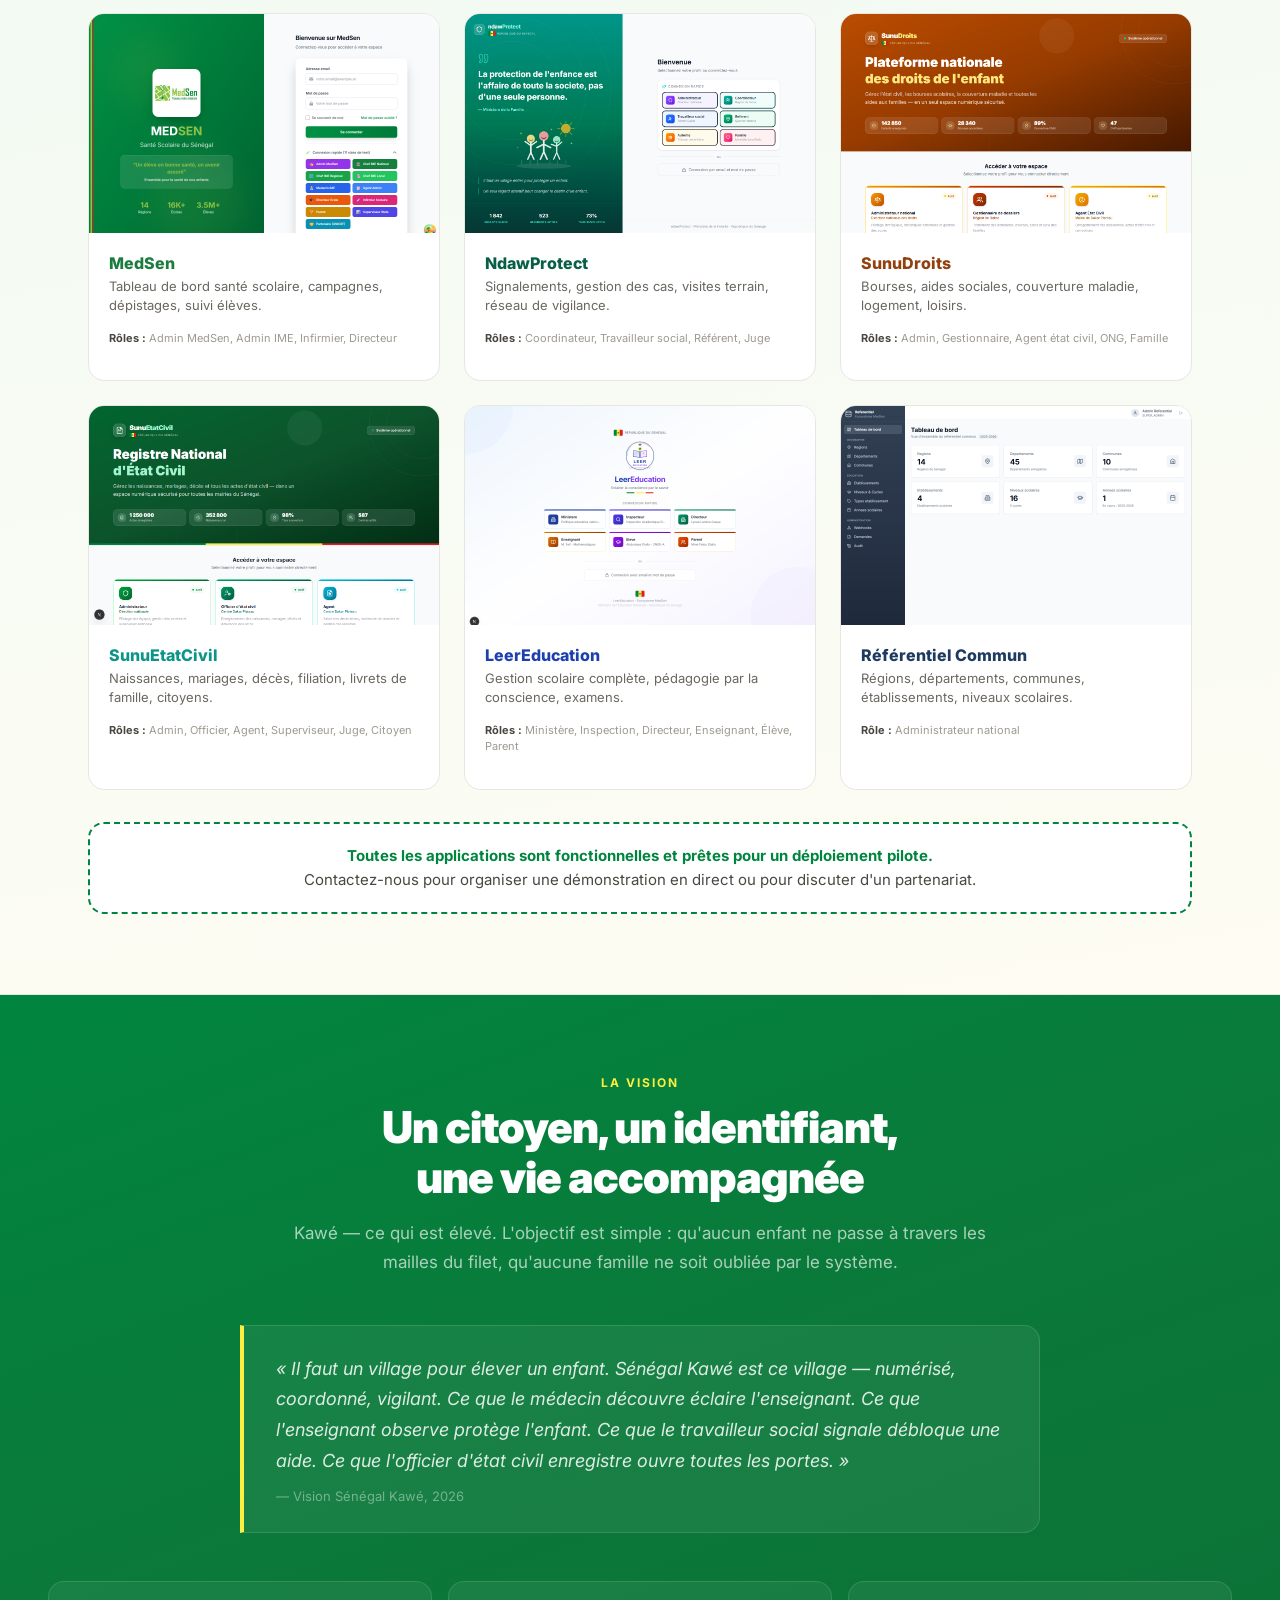
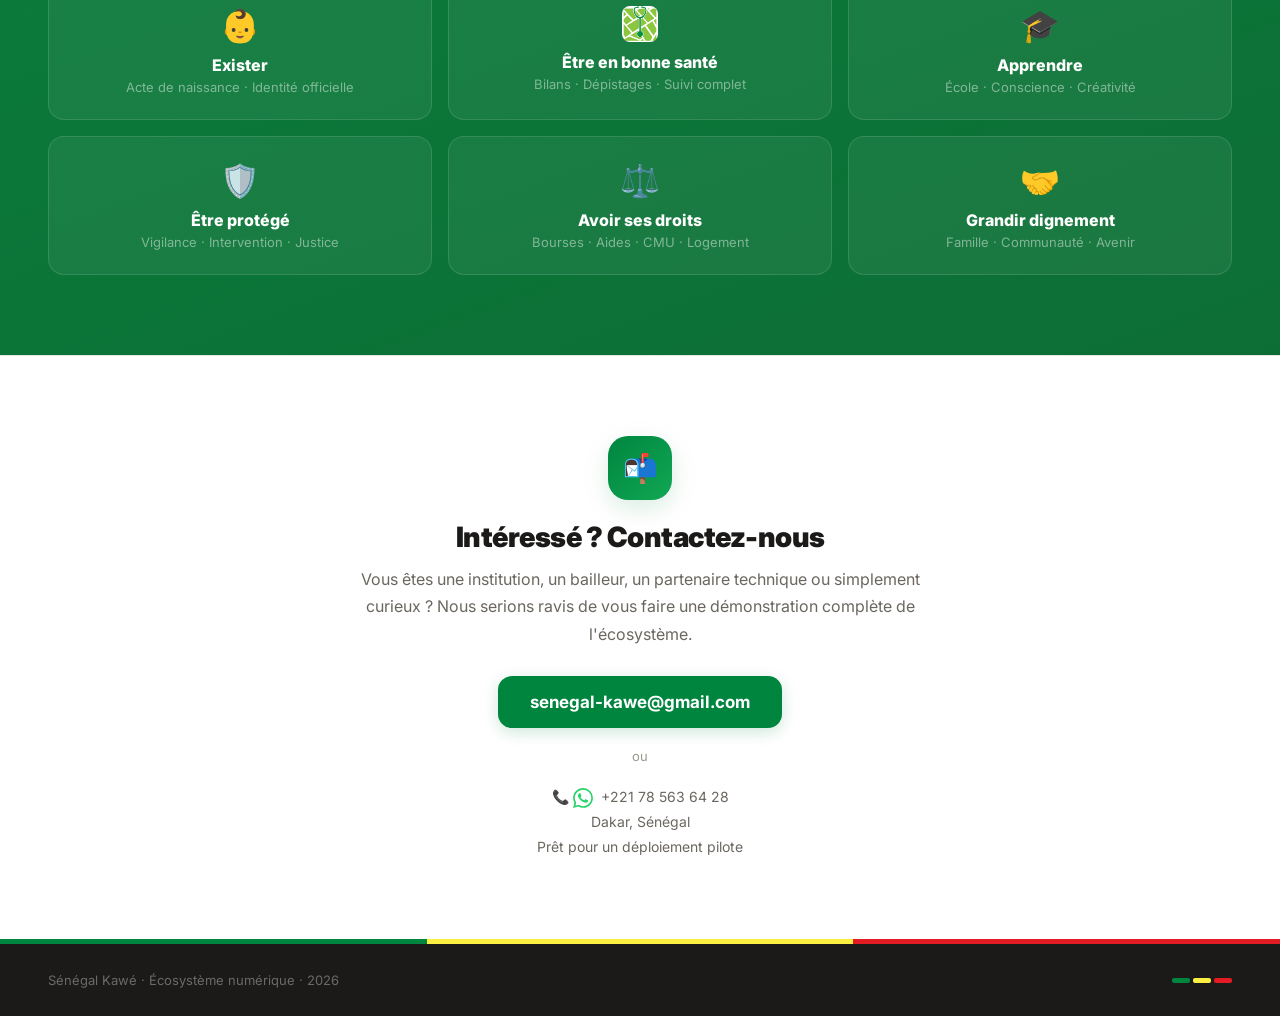
==== commit 92557e9c: "fix: email senegal-kawe@gmail.com + icônes appel/WhatsApp Co-Authored-By: Claude Opus 4.6 <noreply@a" ====
--- a/index.html
+++ b/index.html
@@ -1560,12 +1560,16 @@
         ou simplement curieux ? Nous serions ravis de vous faire une
         démonstration complète de l'écosystème.
       </p>
-      <a href="mailto:ecosysteme-kawe@gmail.com" class="contact-email">
-        ecosysteme-kawe@gmail.com
+      <a href="mailto:senegal-kawe@gmail.com" class="contact-email">
+        senegal-kawe@gmail.com
       </a>
       <div class="contact-or">ou</div>
       <div class="contact-details">
-        +221 78 563 64 28<br>
+        <a href="tel:+221785636428" style="color:inherit;text-decoration:none" title="Appeler">📞</a>
+        <a href="https://wa.me/221785636428" target="_blank" style="text-decoration:none" title="WhatsApp">
+          <svg xmlns="http://www.w3.org/2000/svg" width="20" height="20" viewBox="0 0 24 24" fill="#25D366" style="vertical-align:middle"><path d="M17.472 14.382c-.297-.149-1.758-.867-2.03-.967-.273-.099-.471-.148-.67.15-.197.297-.767.966-.94 1.164-.173.199-.347.223-.644.075-.297-.15-1.255-.463-2.39-1.475-.883-.788-1.48-1.761-1.653-2.059-.173-.297-.018-.458.13-.606.134-.133.298-.347.446-.52.149-.174.198-.298.298-.497.099-.198.05-.371-.025-.52-.075-.149-.669-1.612-.916-2.207-.242-.579-.487-.5-.669-.51-.173-.008-.371-.01-.57-.01-.198 0-.52.074-.792.372-.272.297-1.04 1.016-1.04 2.479 0 1.462 1.065 2.875 1.213 3.074.149.198 2.096 3.2 5.077 4.487.709.306 1.262.489 1.694.625.712.227 1.36.195 1.871.118.571-.085 1.758-.719 2.006-1.413.248-.694.248-1.289.173-1.413-.074-.124-.272-.198-.57-.347m-5.421 7.403h-.004a9.87 9.87 0 01-5.031-1.378l-.361-.214-3.741.982.998-3.648-.235-.374a9.86 9.86 0 01-1.51-5.26c.001-5.45 4.436-9.884 9.888-9.884 2.64 0 5.122 1.03 6.988 2.898a9.825 9.825 0 012.893 6.994c-.003 5.45-4.437 9.884-9.885 9.884m8.413-18.297A11.815 11.815 0 0012.05 0C5.495 0 .16 5.335.157 11.892c0 2.096.547 4.142 1.588 5.945L.057 24l6.305-1.654a11.882 11.882 0 005.683 1.448h.005c6.554 0 11.89-5.335 11.893-11.893a11.821 11.821 0 00-3.48-8.413z"/></svg>
+        </a>
+        &nbsp;+221 78 563 64 28<br>
         Dakar, Sénégal<br>
         Prêt pour un déploiement pilote
       </div>
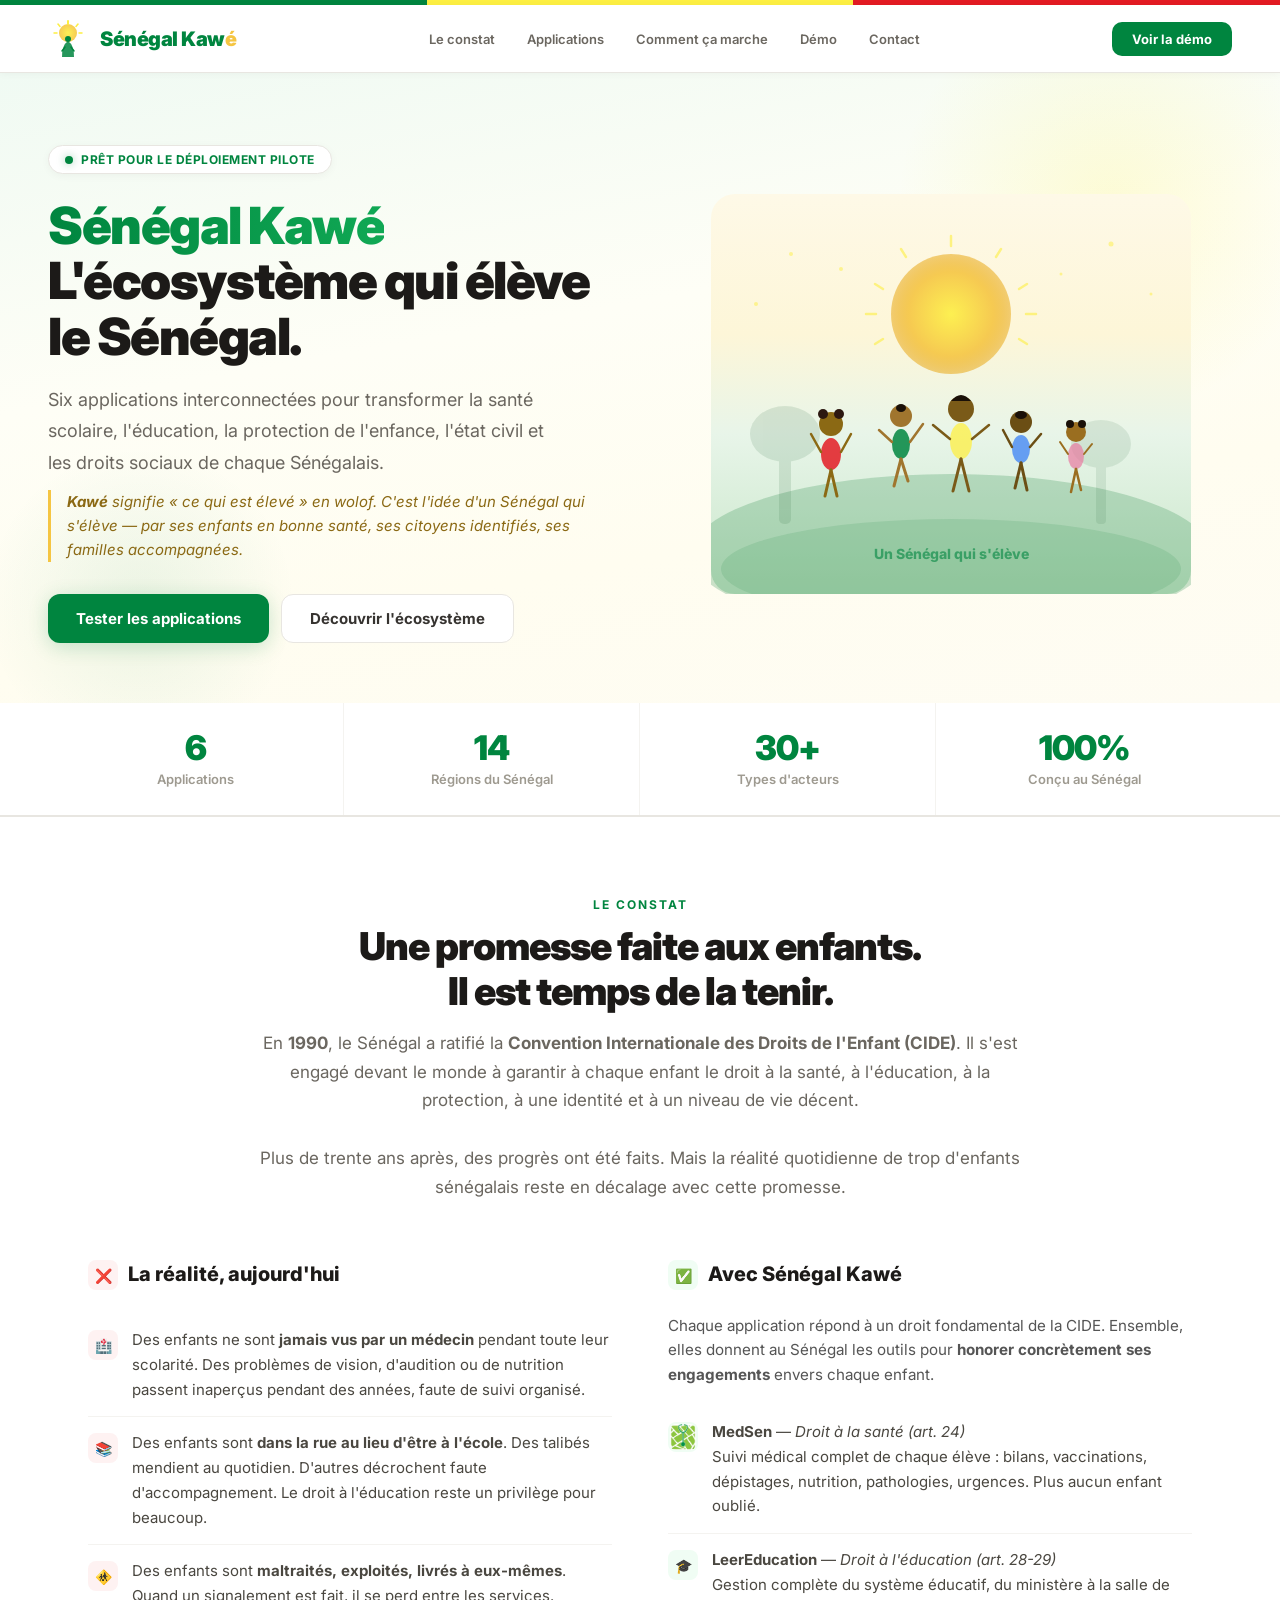
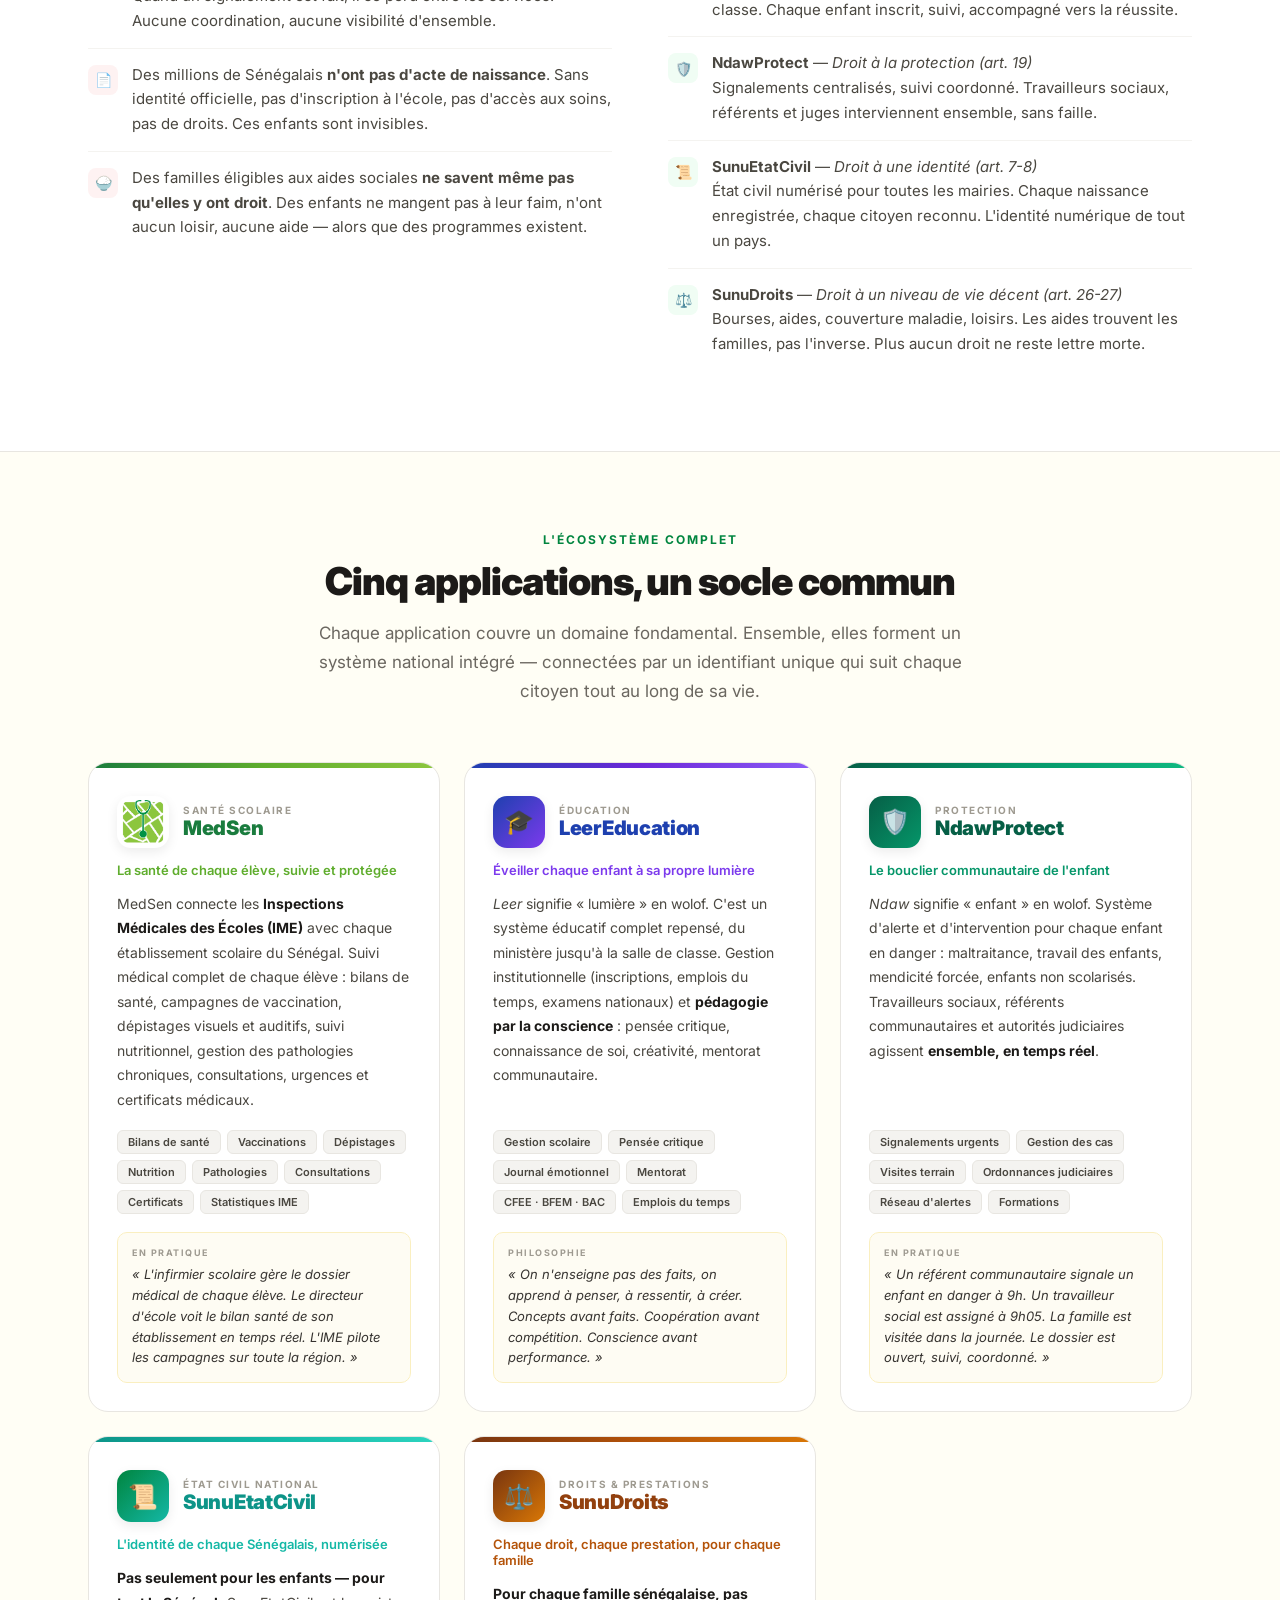
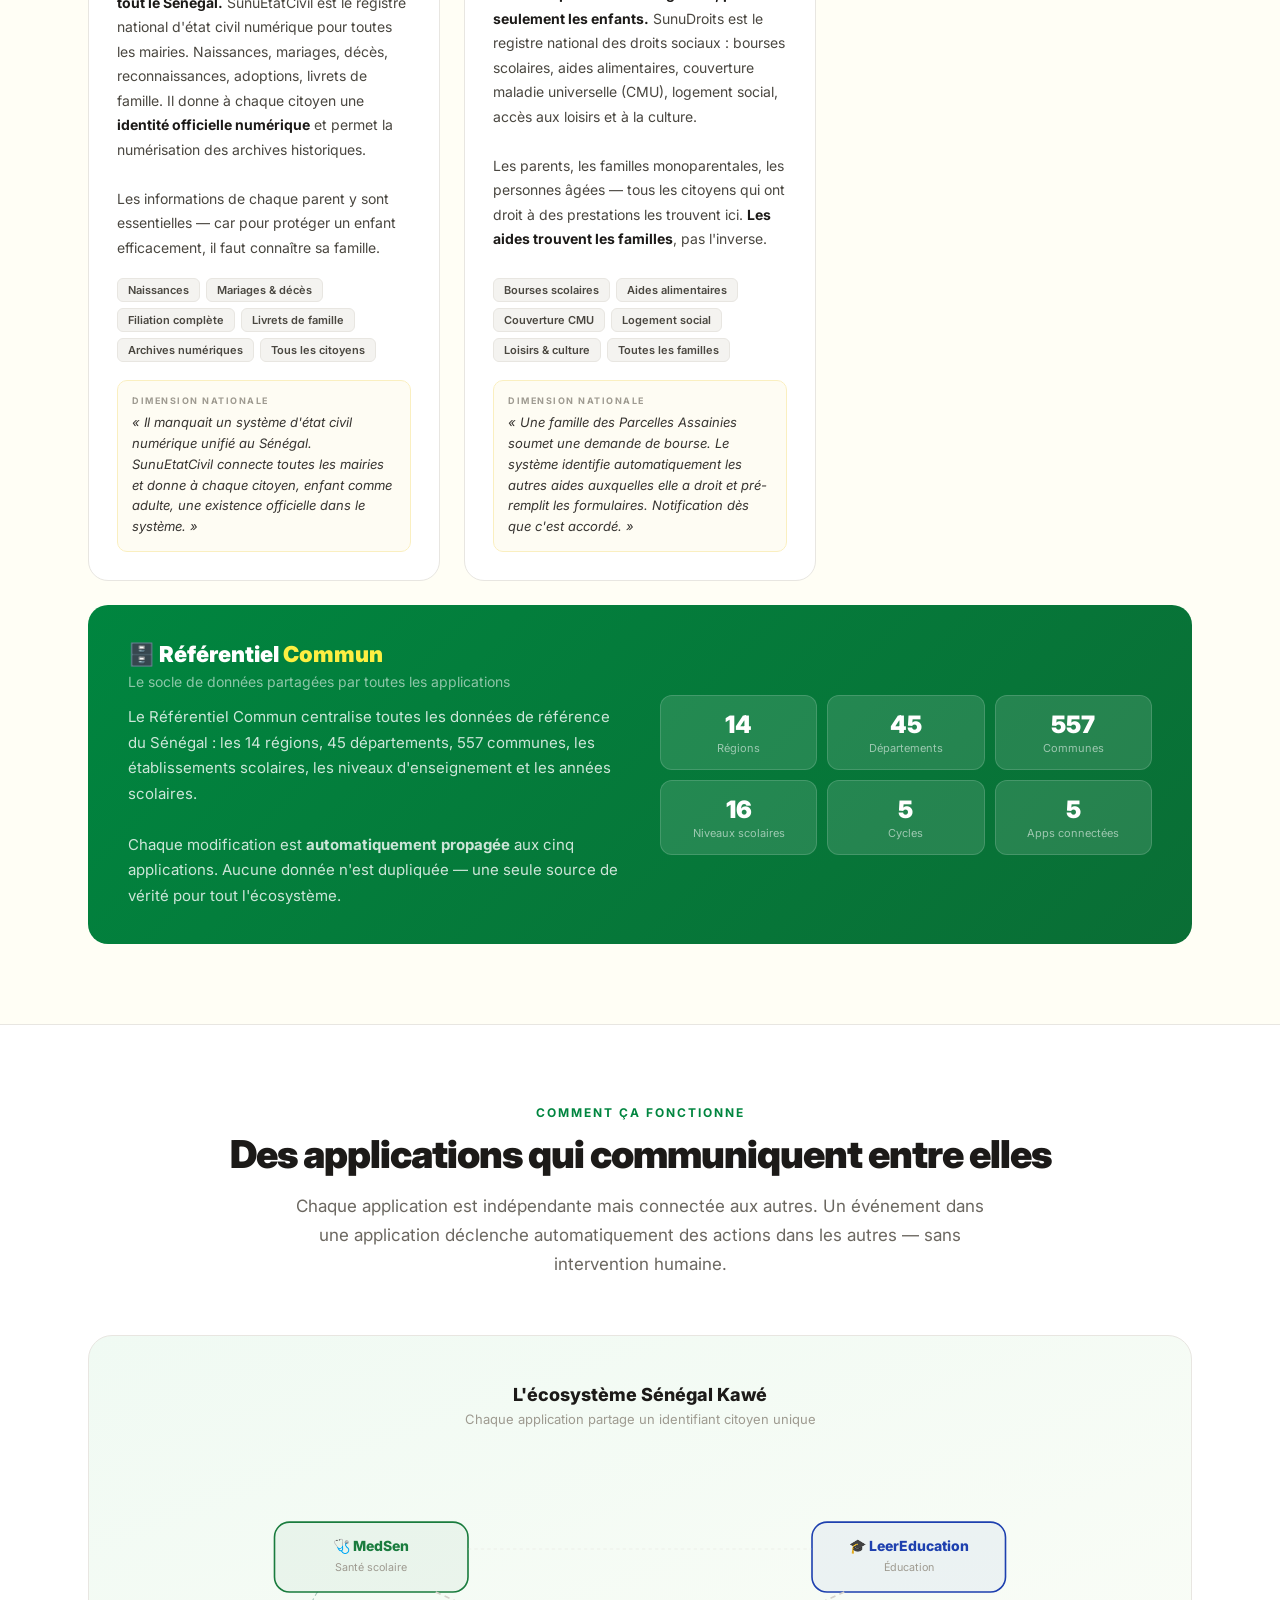
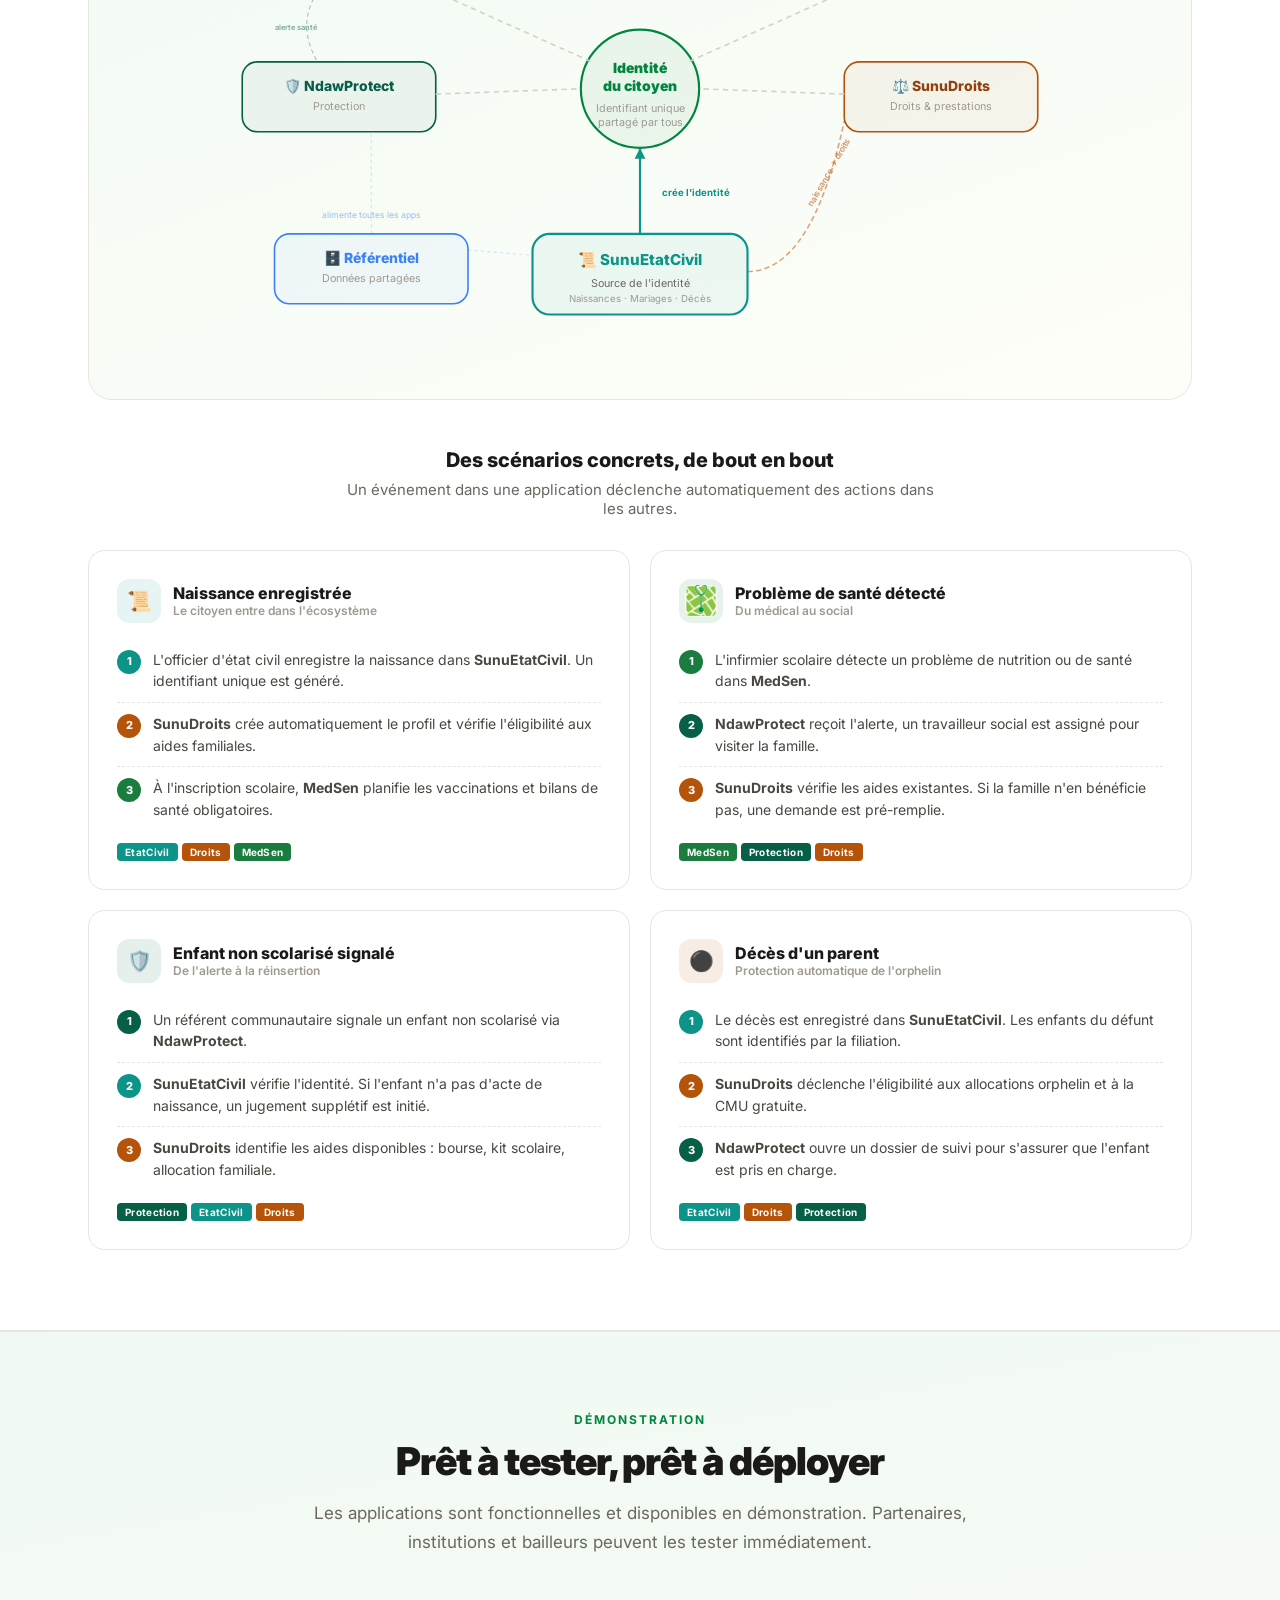
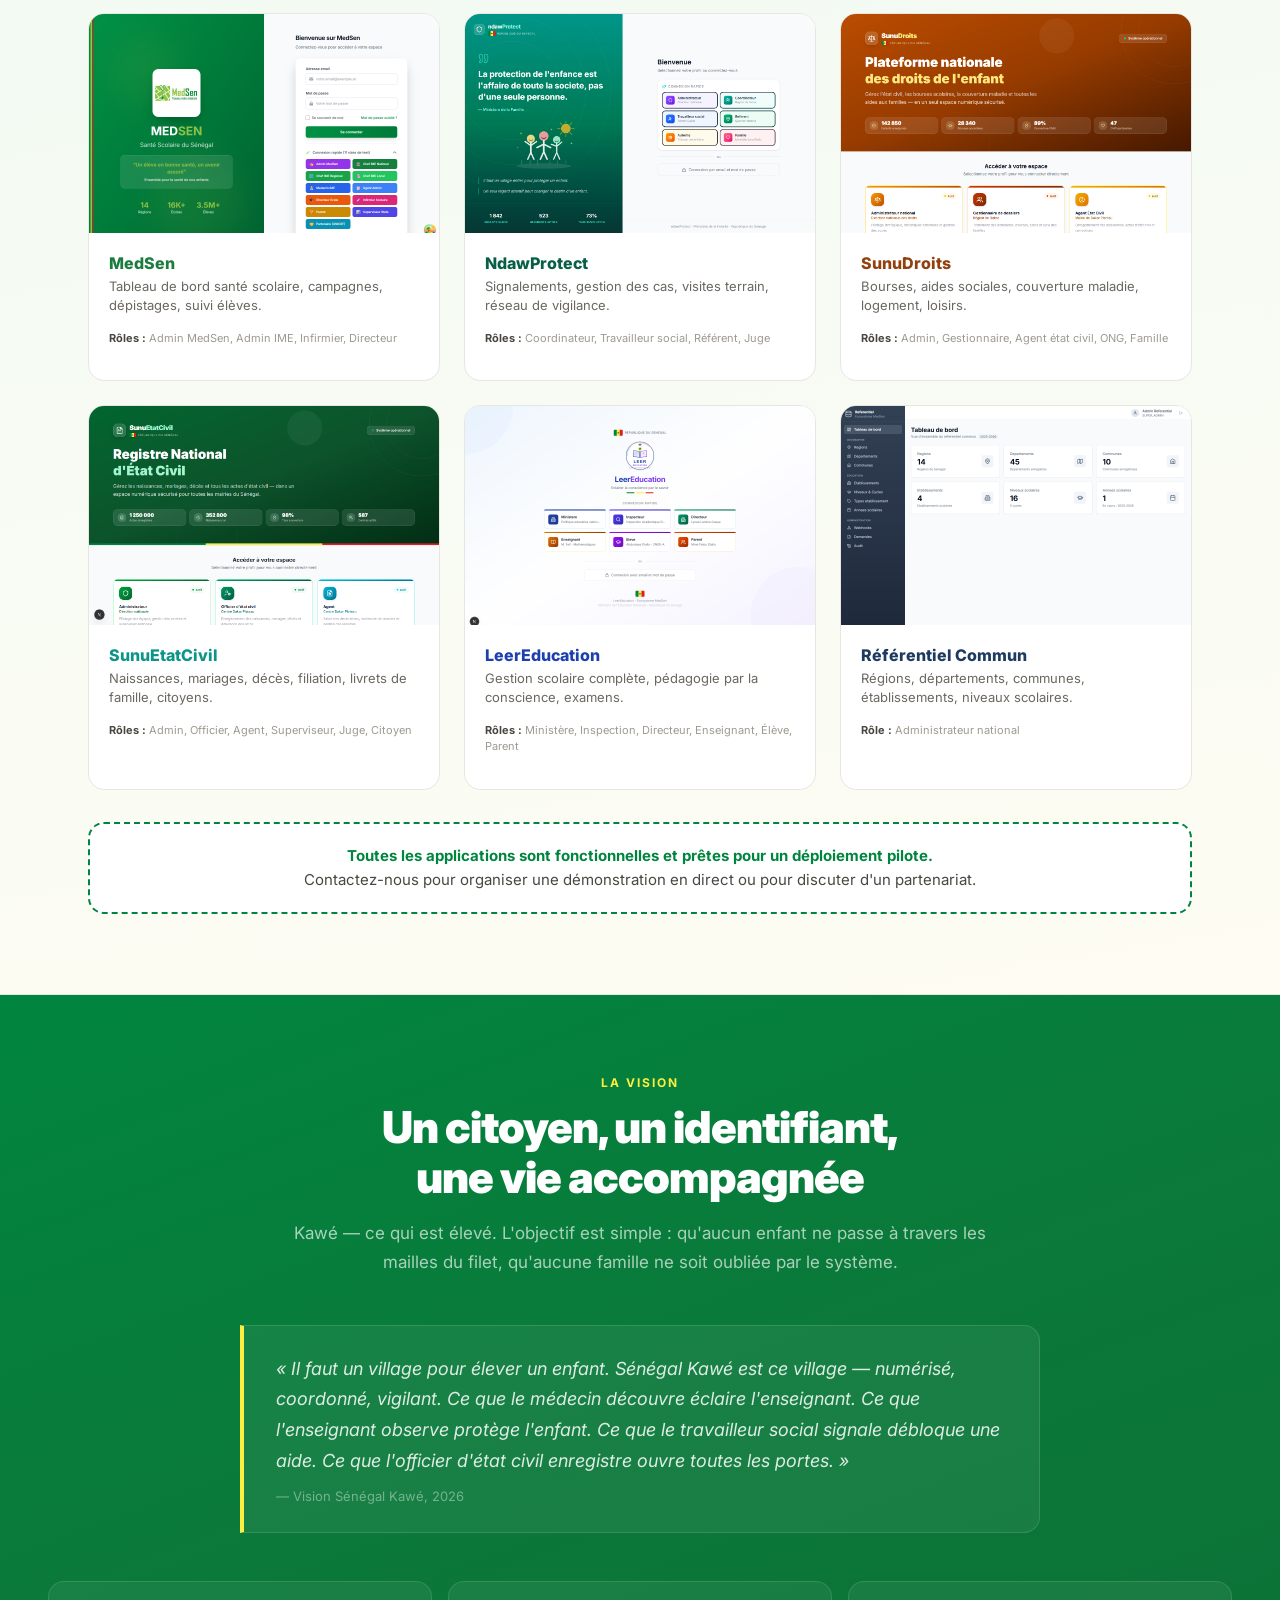
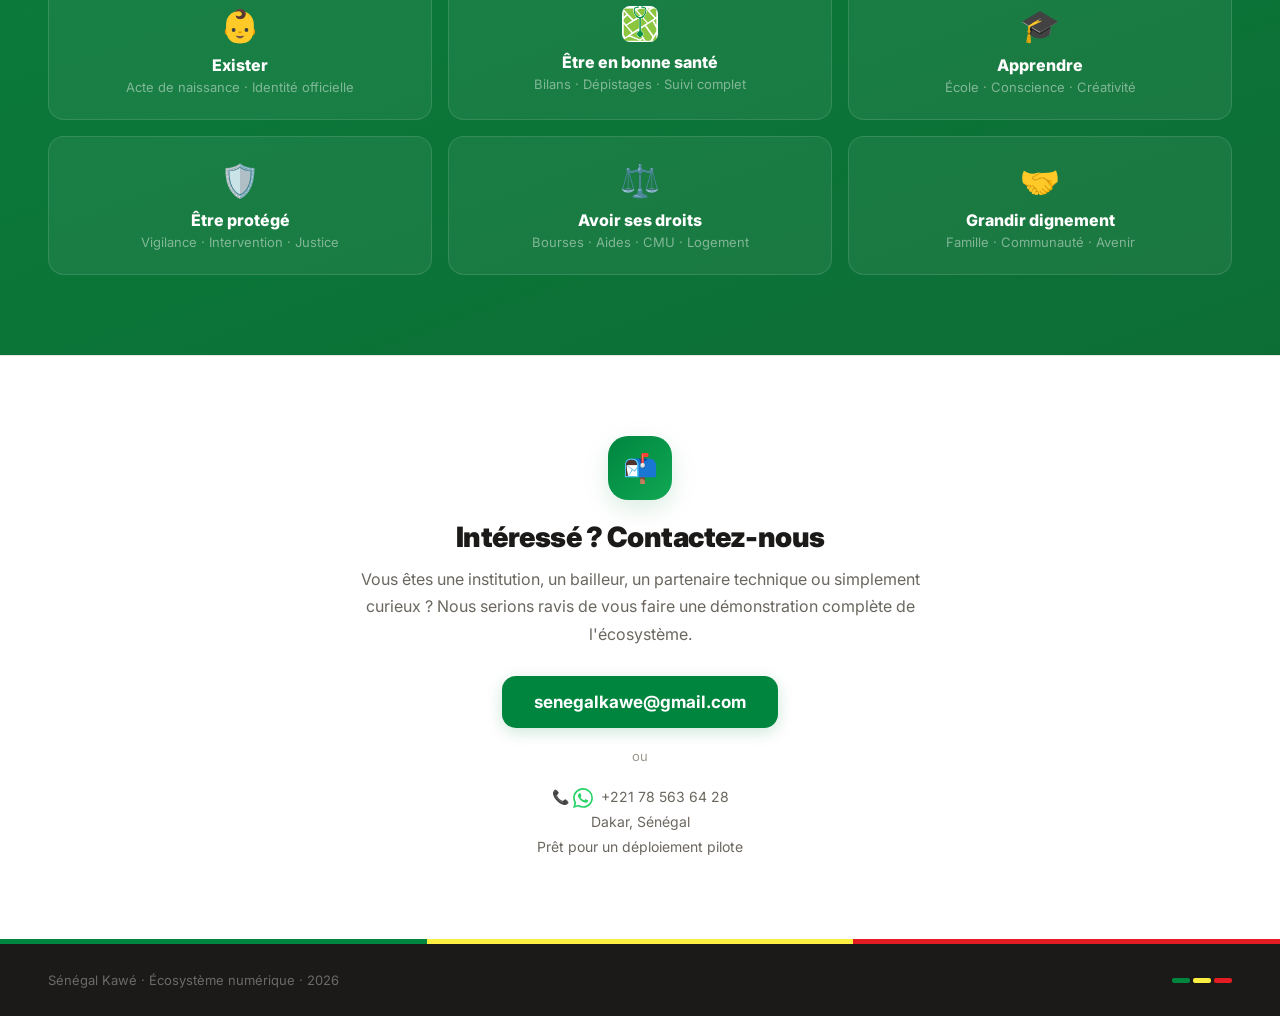
==== commit 8fedf565: "fix: email senegalkawe@gmail.com (sans tiret) Co-Authored-By: Claude Opus 4.6 <noreply@anthropic.com" ====
--- a/index.html
+++ b/index.html
@@ -1560,8 +1560,8 @@
         ou simplement curieux ? Nous serions ravis de vous faire une
         démonstration complète de l'écosystème.
       </p>
-      <a href="mailto:senegal-kawe@gmail.com" class="contact-email">
-        senegal-kawe@gmail.com
+      <a href="mailto:senegalkawe@gmail.com" class="contact-email">
+        senegalkawe@gmail.com
       </a>
       <div class="contact-or">ou</div>
       <div class="contact-details">
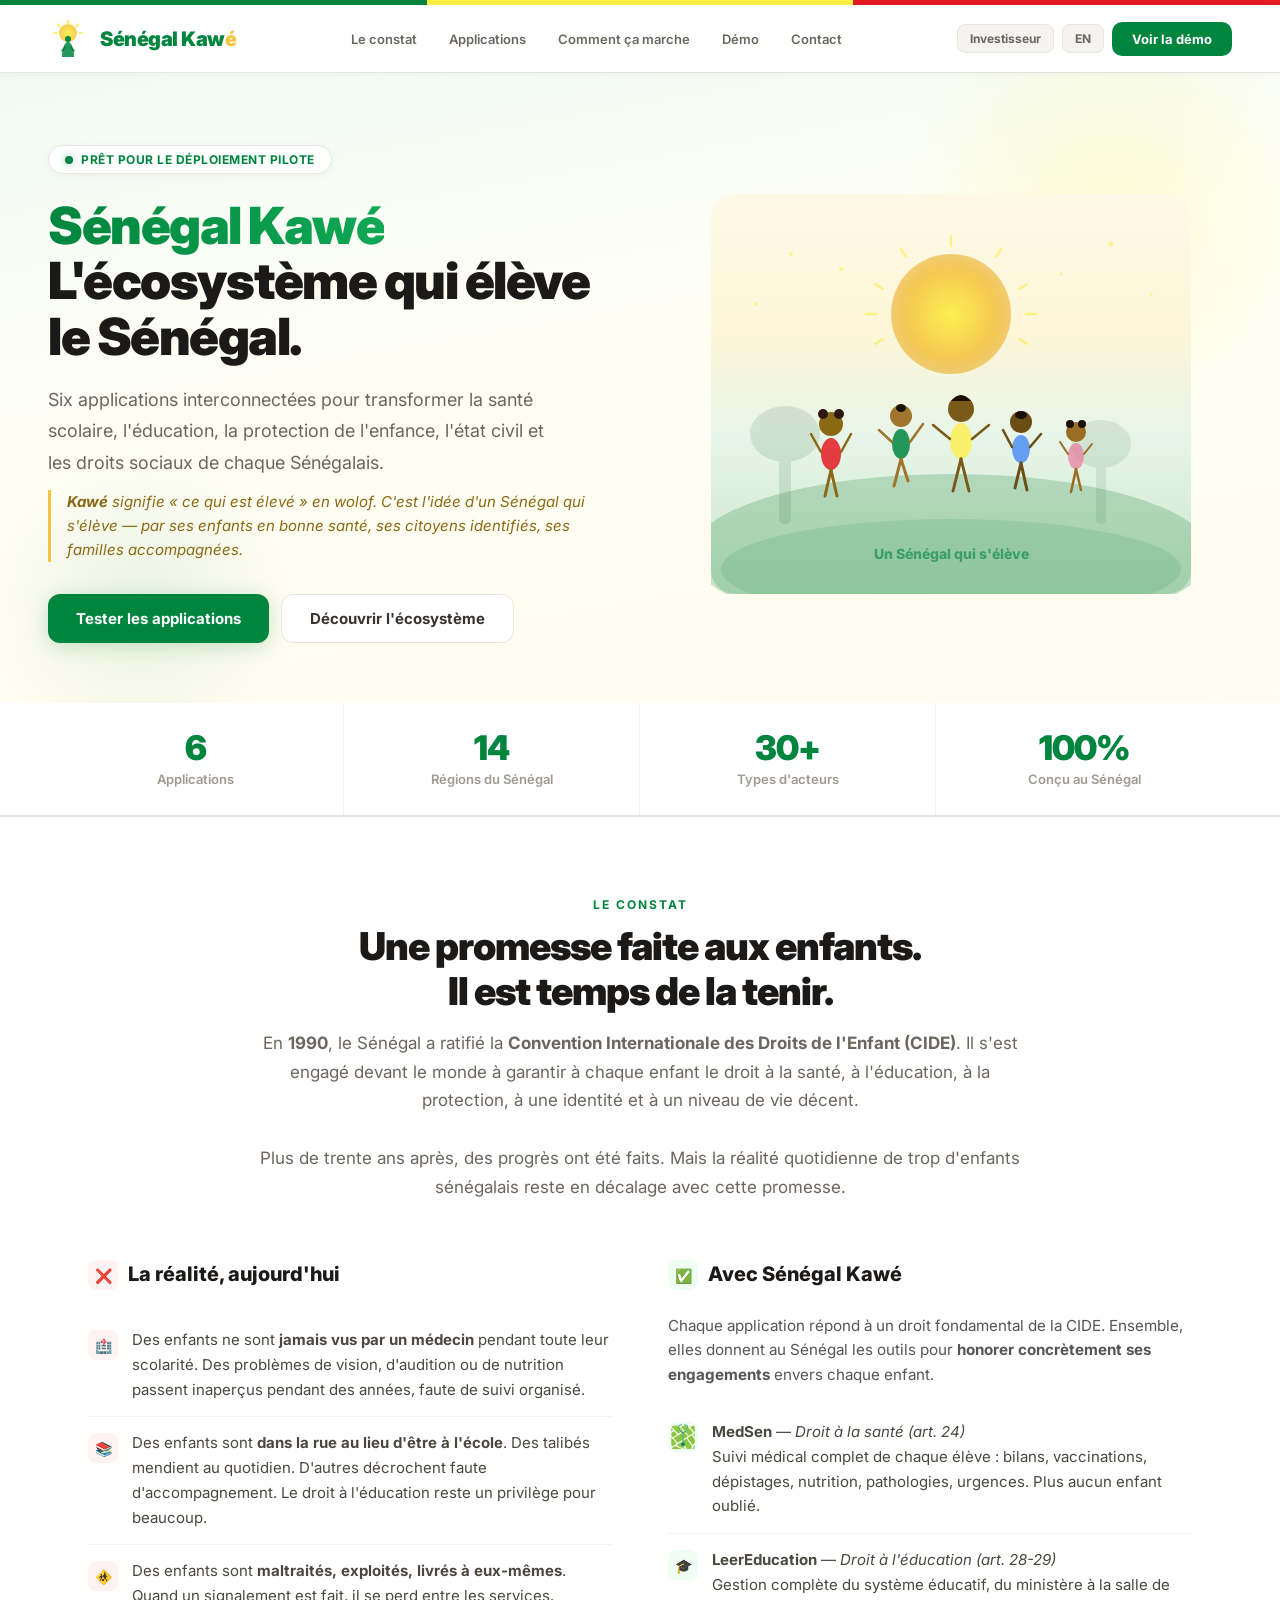
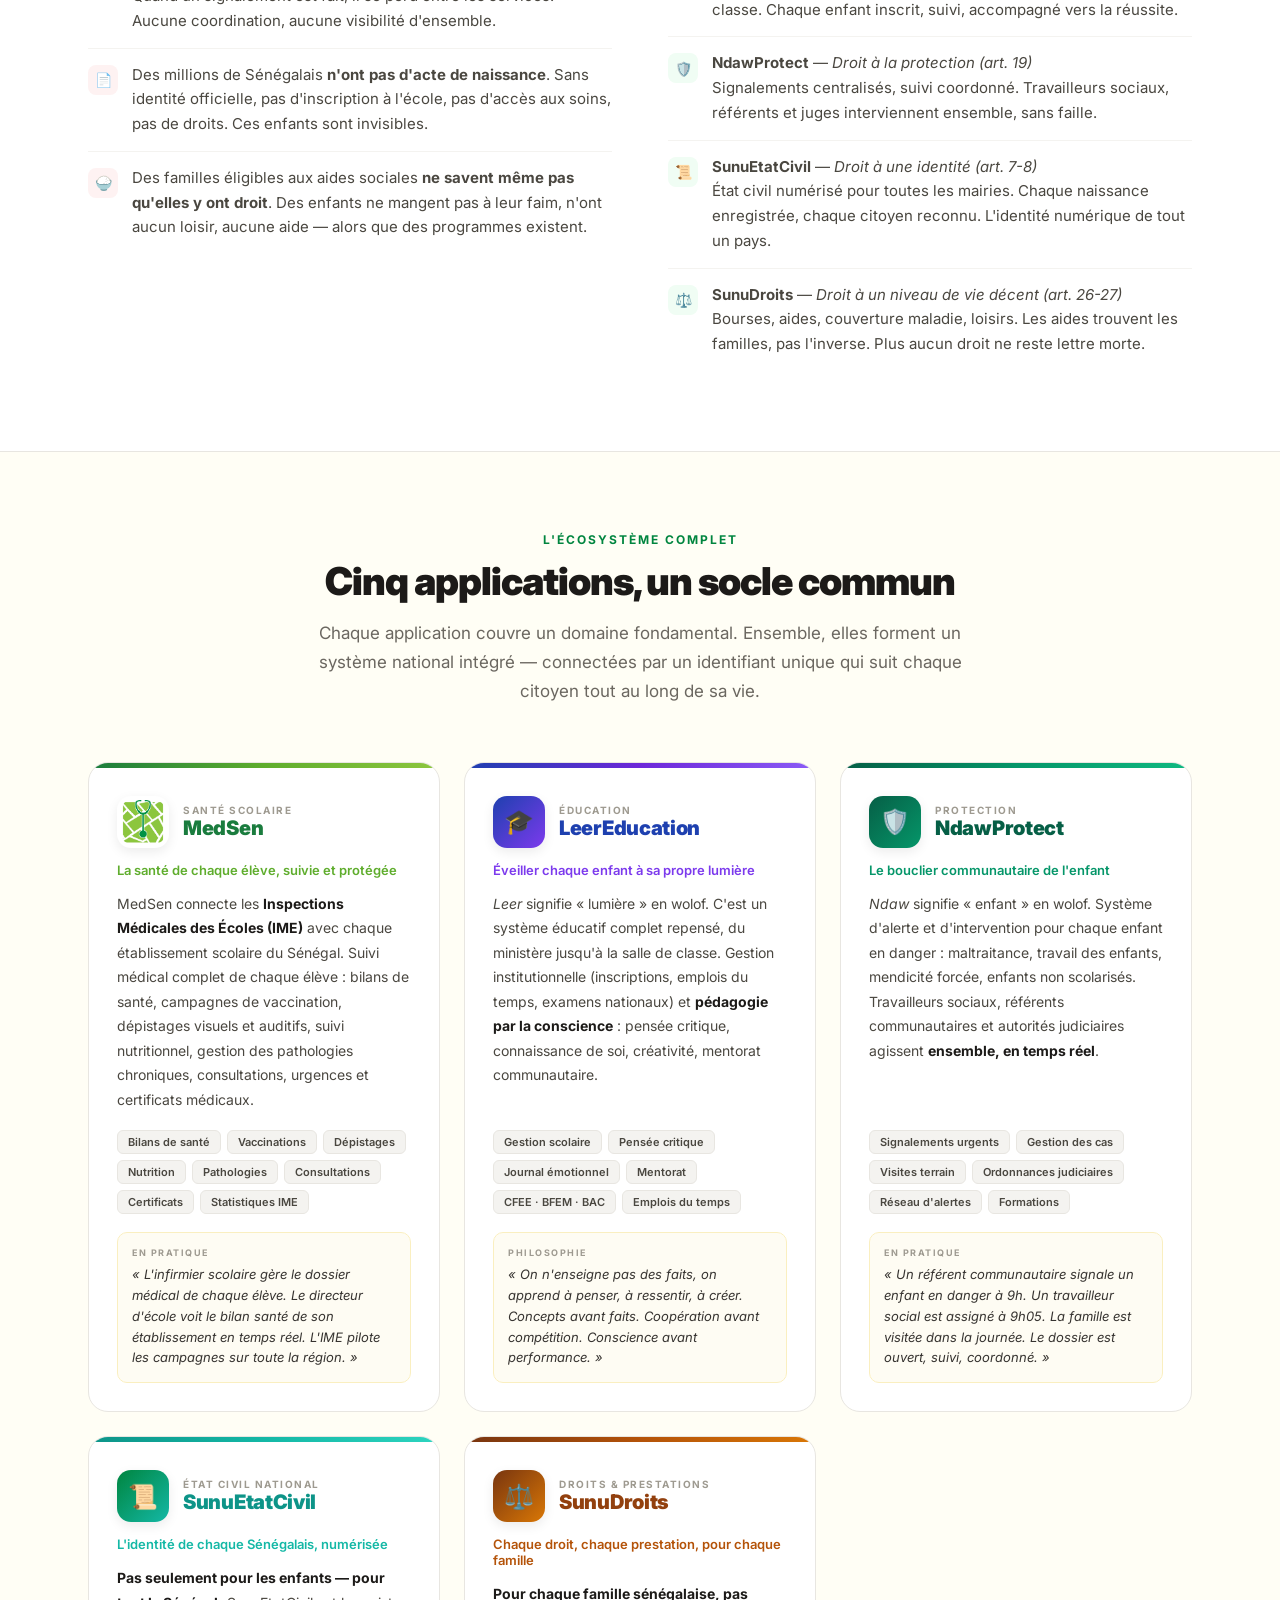
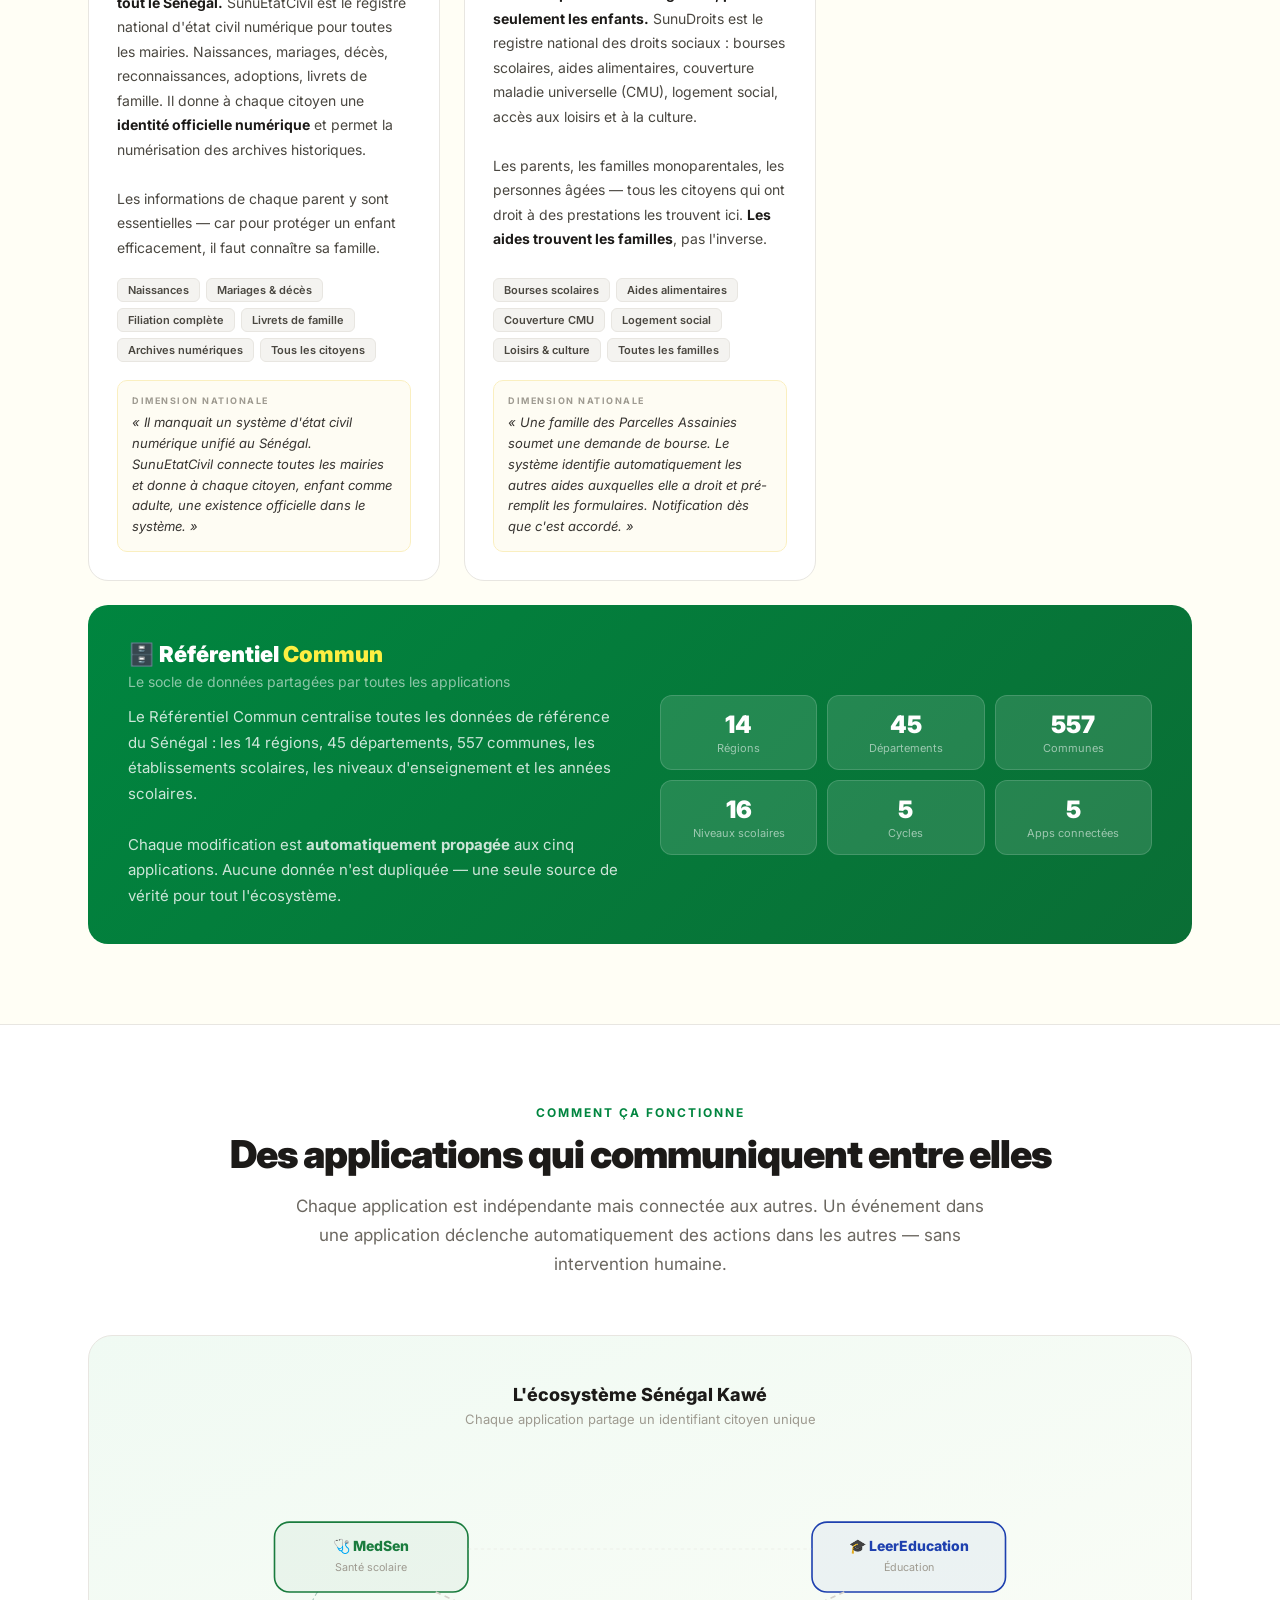
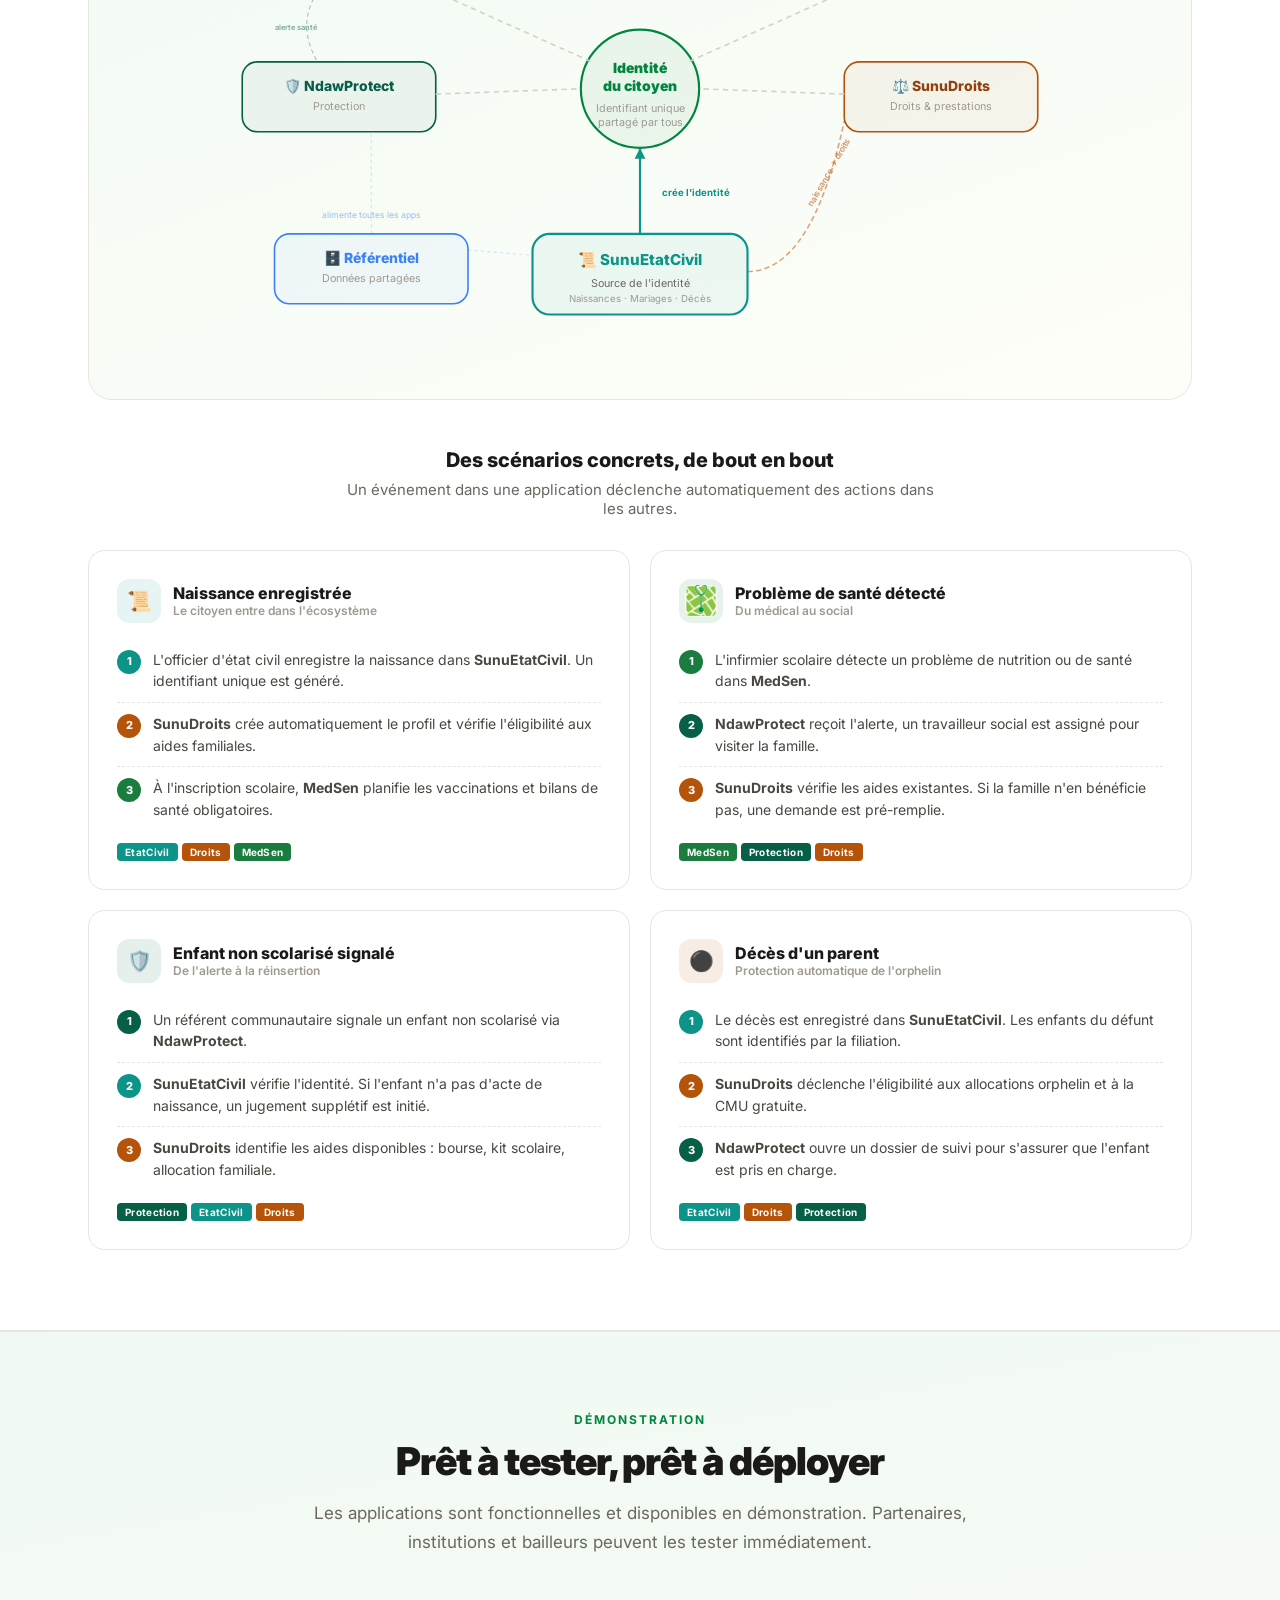
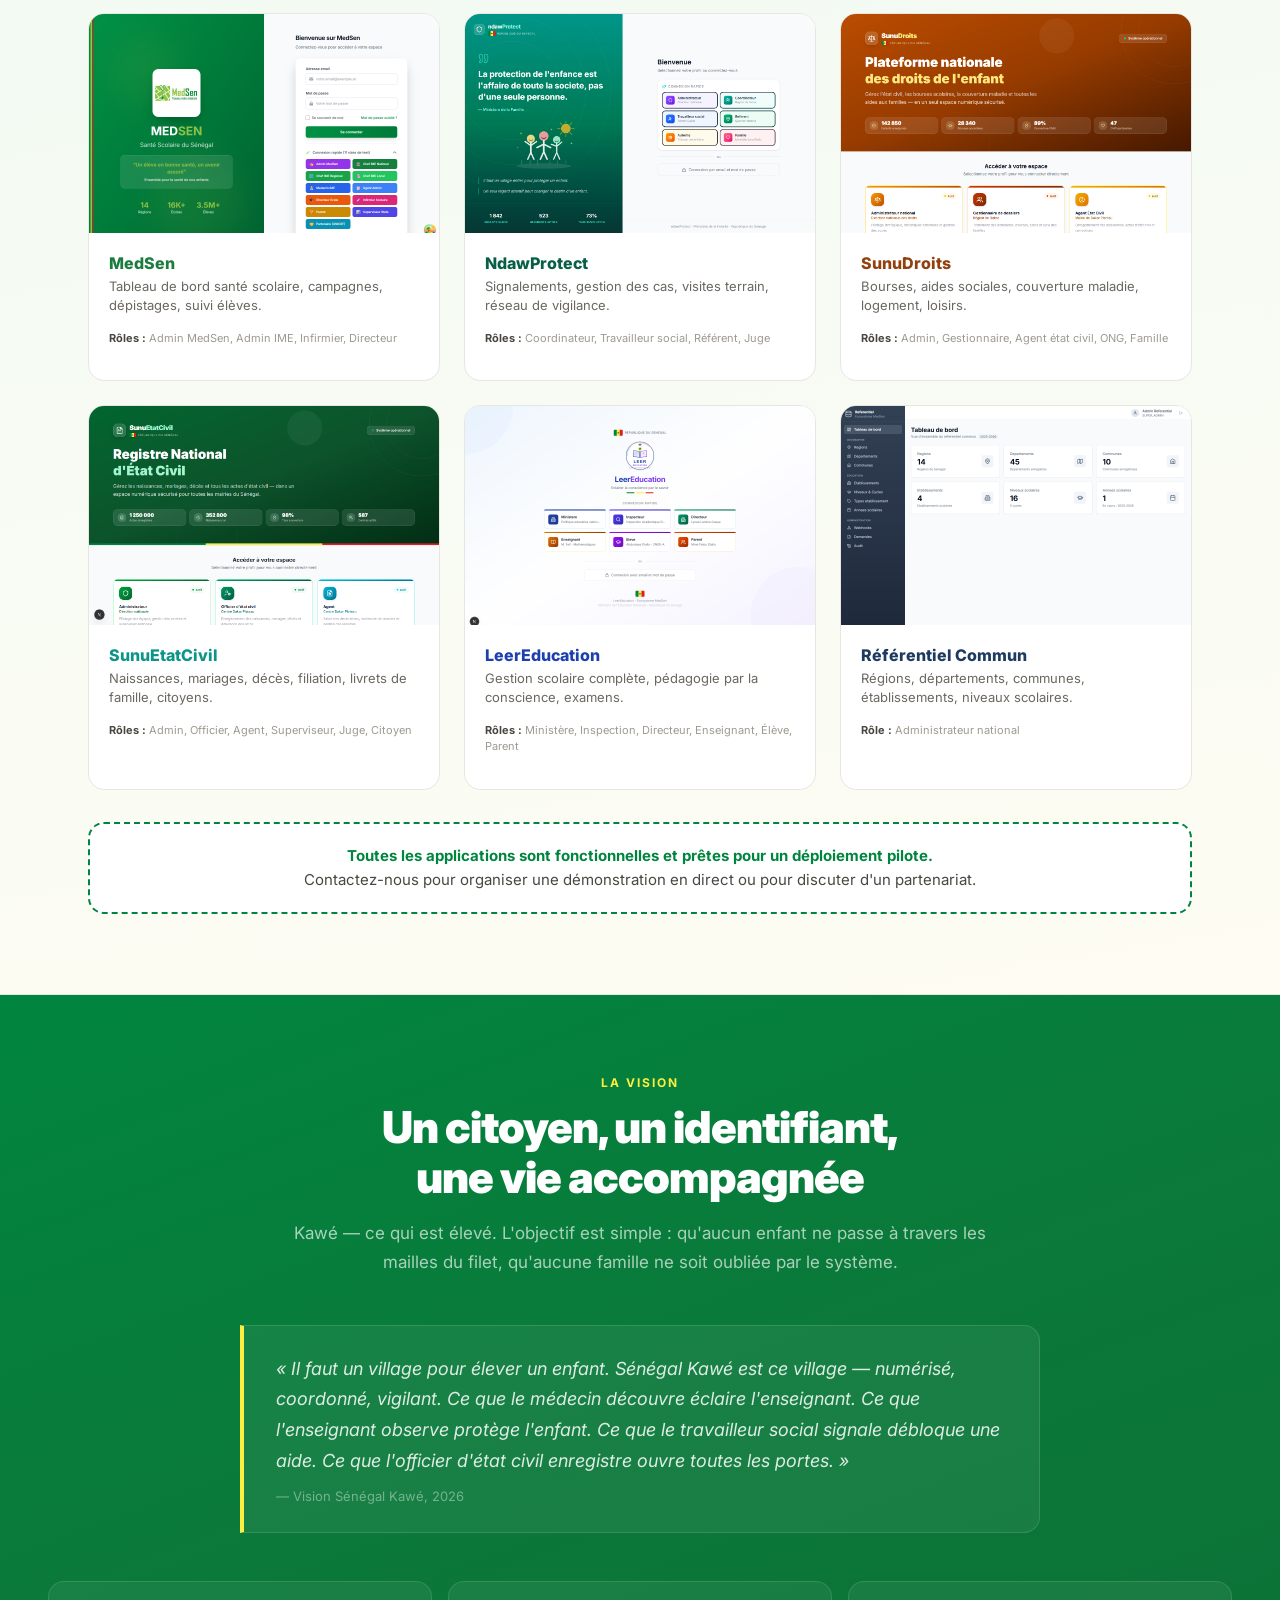
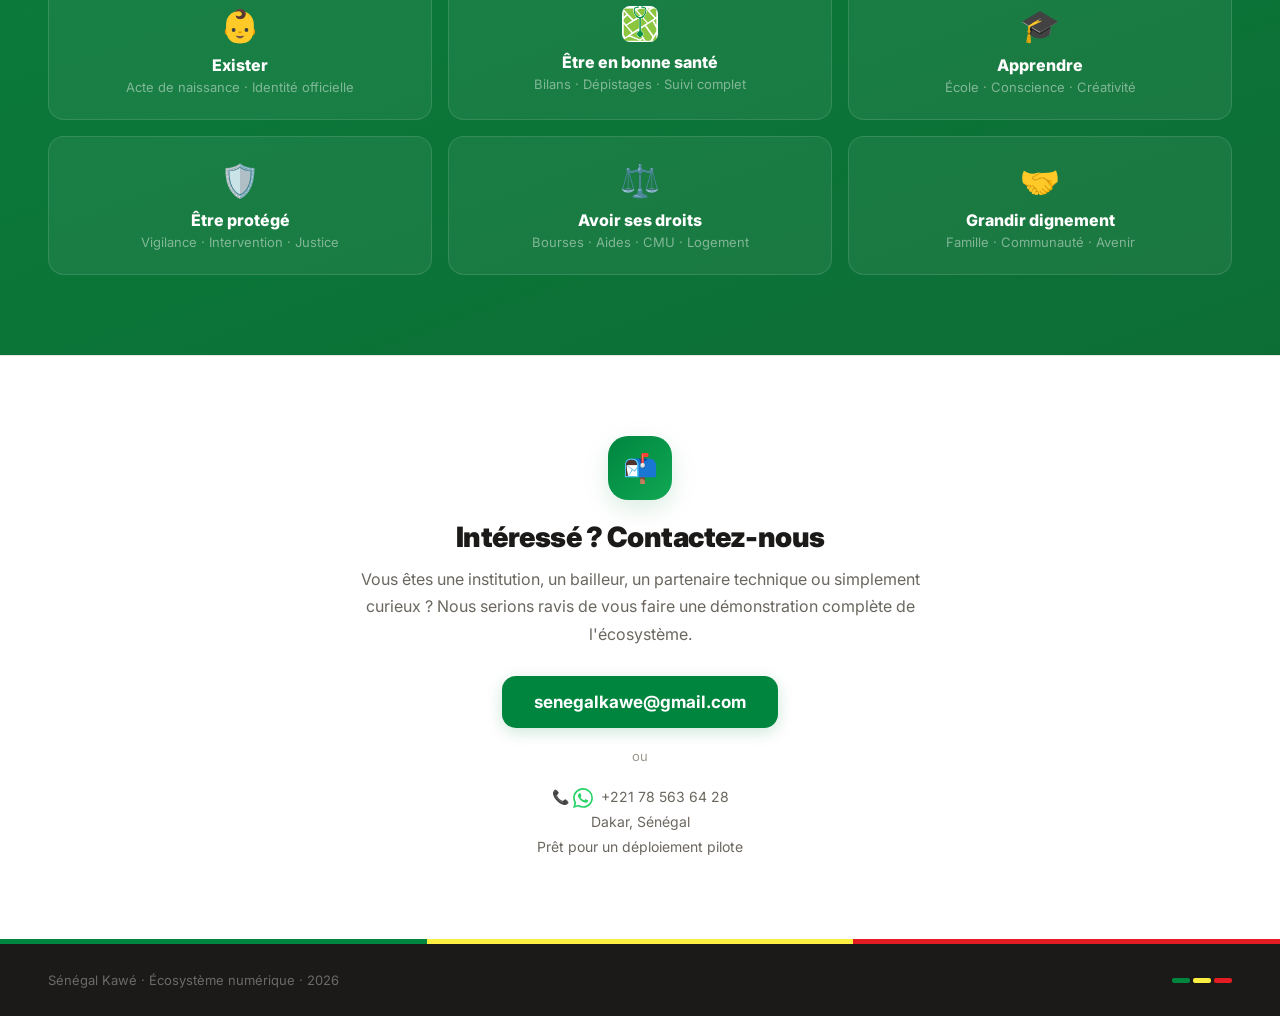
==== commit 281b14b4: "feat: ajouter page investisseur protegee par mot de passe Integre la plateforme Kawe Invest en tant " ====
--- a/index.html
+++ b/index.html
@@ -578,7 +578,8 @@
     /* ═══════════ RESPONSIVE ═══════════ */
     @media (max-width: 1024px) {
       .hero-inner { grid-template-columns: 1fr; }
-      .hero-visual { display: none; }
+      .hero-visual { justify-content: center; }
+      .hero-illustration { max-width: 320px; }
       .apps-grid, .demo-grid { grid-template-columns: repeat(2, 1fr); }
     }
     @media (max-width: 768px) {
@@ -593,6 +594,7 @@
     @media (max-width: 480px) {
       .pillars-grid { grid-template-columns: 1fr; }
       .stats-inner { grid-template-columns: 1fr; }
+      .hero-illustration { max-width: 260px; }
     }
   </style>
 </head>
@@ -629,7 +631,11 @@
     <a href="#demo">Démo</a>
     <a href="#contact">Contact</a>
   </div>
-  <a href="#demo" class="nav-cta">Voir la démo</a>
+  <div style="display:flex;align-items:center;gap:8px;">
+    <a href="investisseur" style="display:inline-flex;align-items:center;gap:4px;padding:6px 12px;border-radius:8px;font-size:12px;font-weight:700;color:var(--gray-500);background:var(--gray-100);border:1px solid var(--gray-200);text-decoration:none;transition:all .15s;" onmouseover="this.style.borderColor='var(--green)';this.style.color='var(--green)'" onmouseout="this.style.borderColor='var(--gray-200)';this.style.color='var(--gray-500)'">Investisseur</a>
+    <a href="en.html" style="display:inline-flex;align-items:center;gap:4px;padding:6px 12px;border-radius:8px;font-size:12px;font-weight:700;color:var(--gray-500);background:var(--gray-100);border:1px solid var(--gray-200);text-decoration:none;transition:all .15s;" onmouseover="this.style.borderColor='var(--green)';this.style.color='var(--green)'" onmouseout="this.style.borderColor='var(--gray-200)';this.style.color='var(--gray-500)'">EN</a>
+    <a href="#demo" class="nav-cta">Voir la démo</a>
+  </div>
 </nav>
 
 <!-- ═══════ HERO ═══════ -->
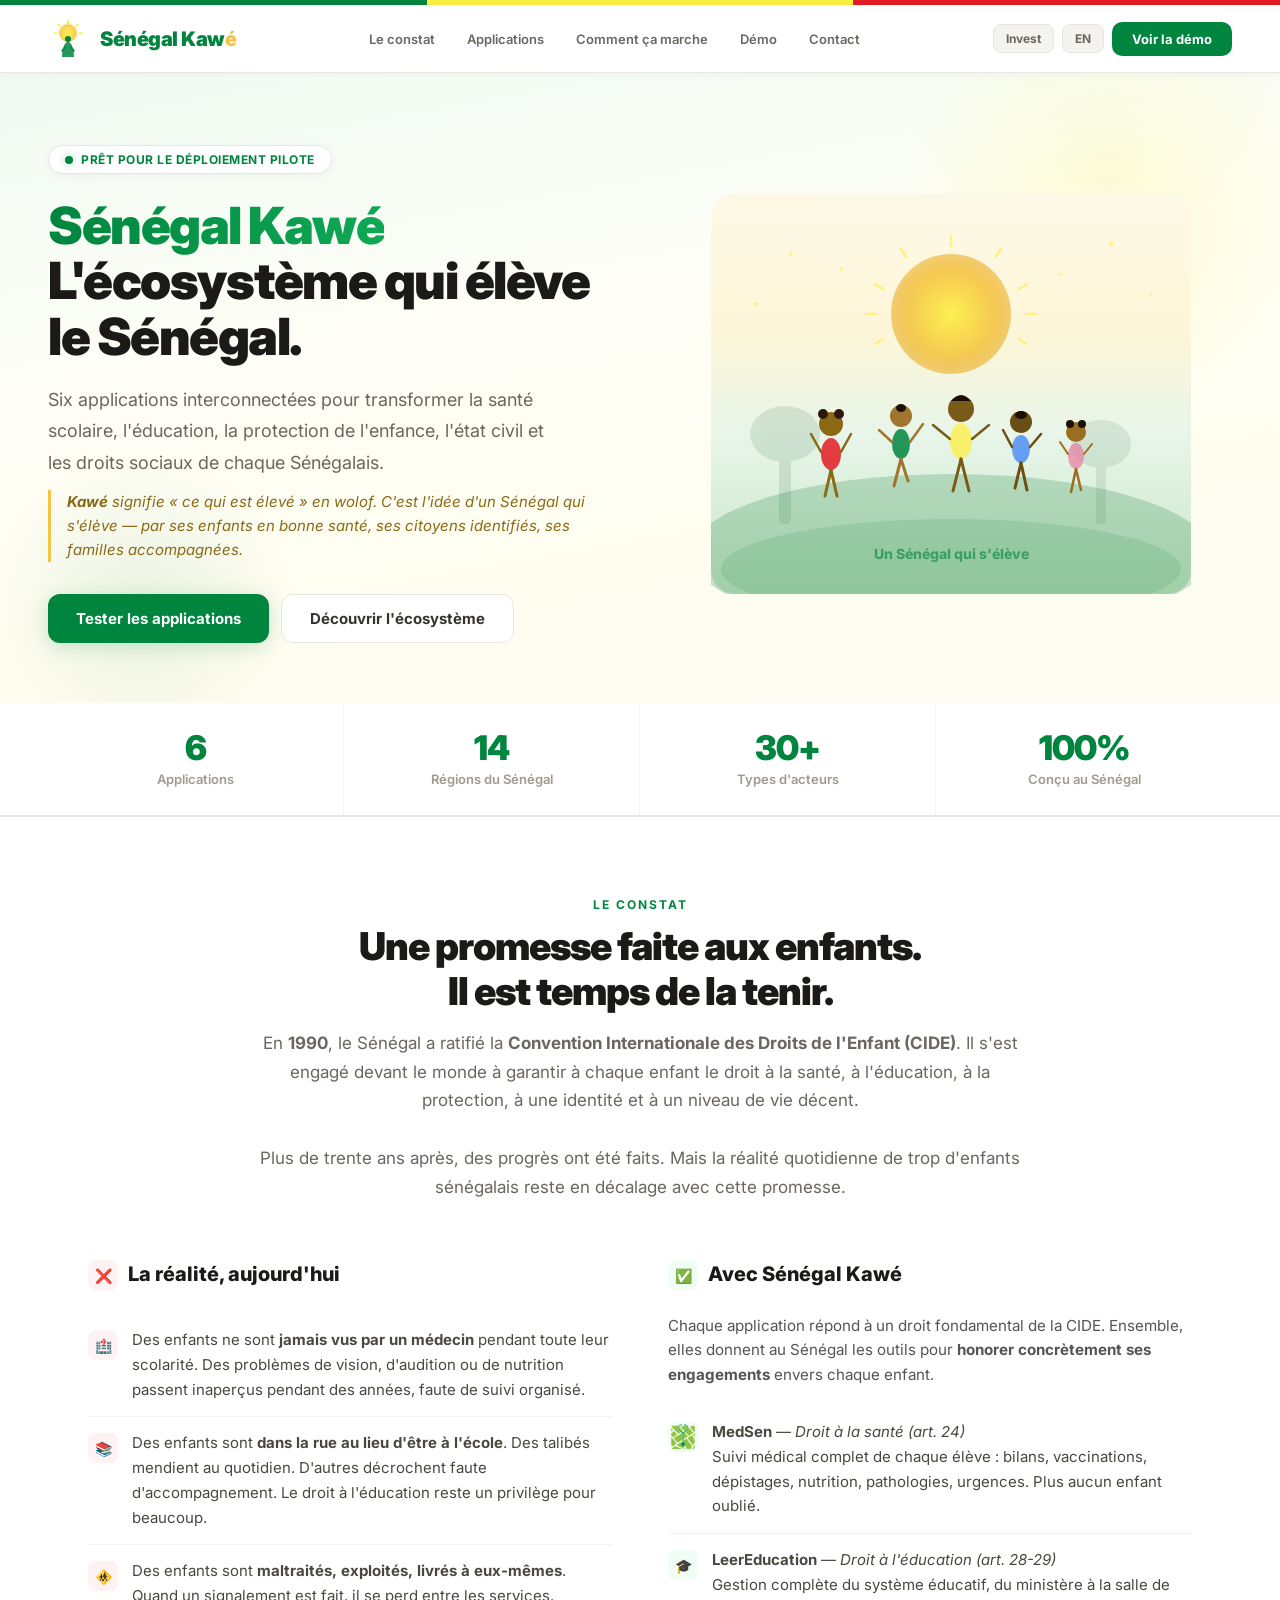
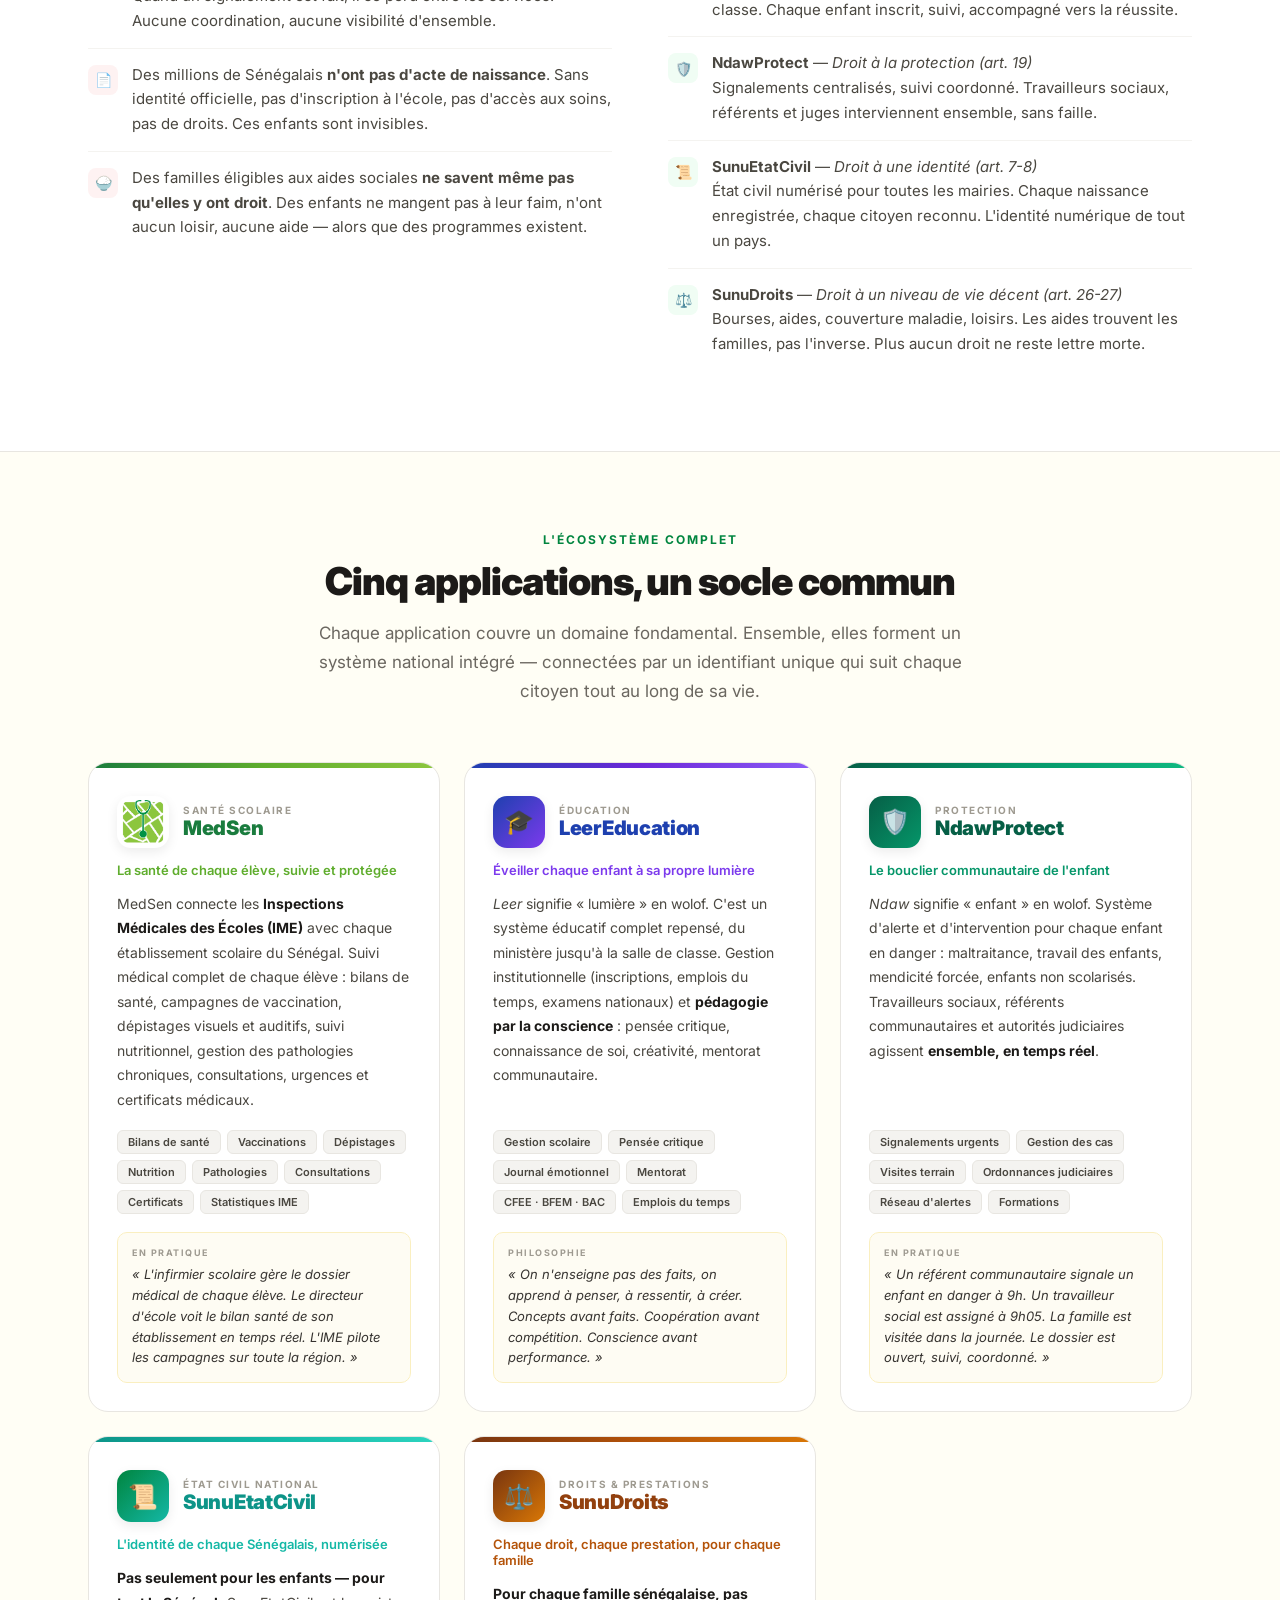
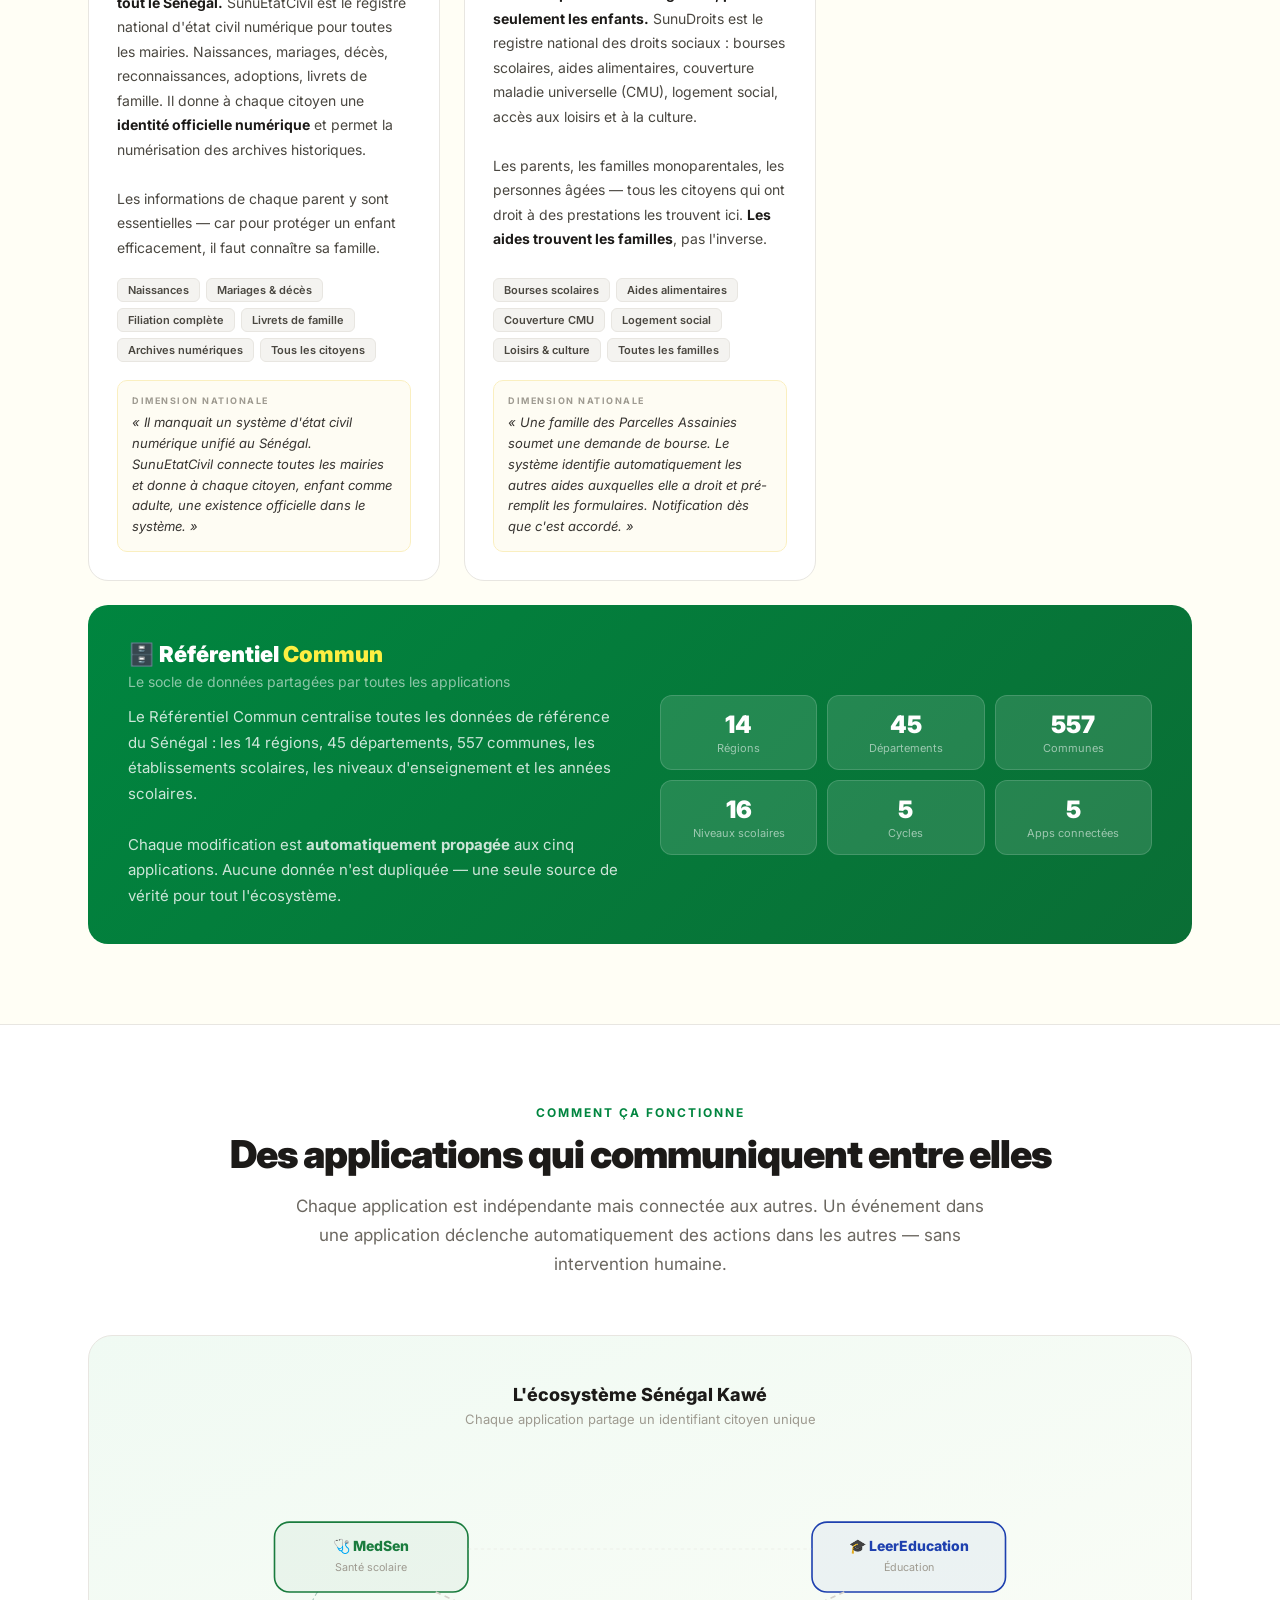
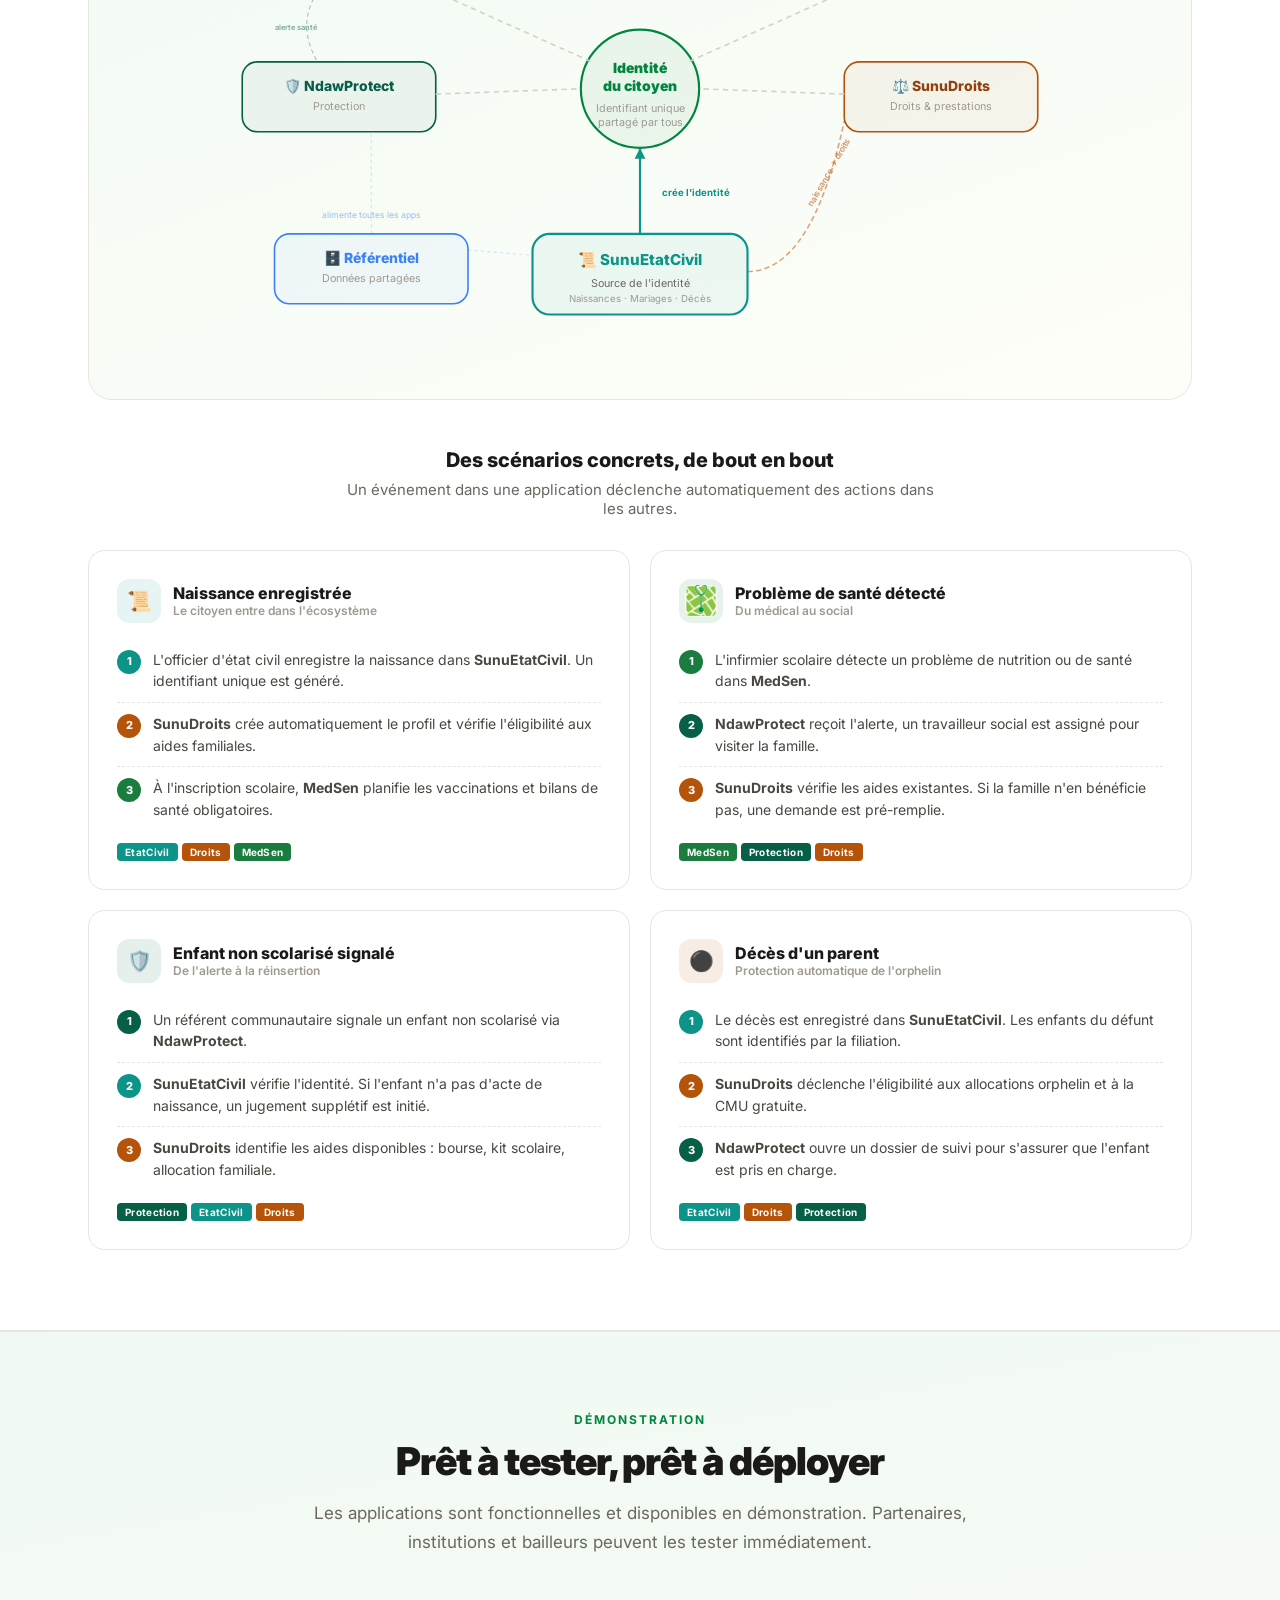
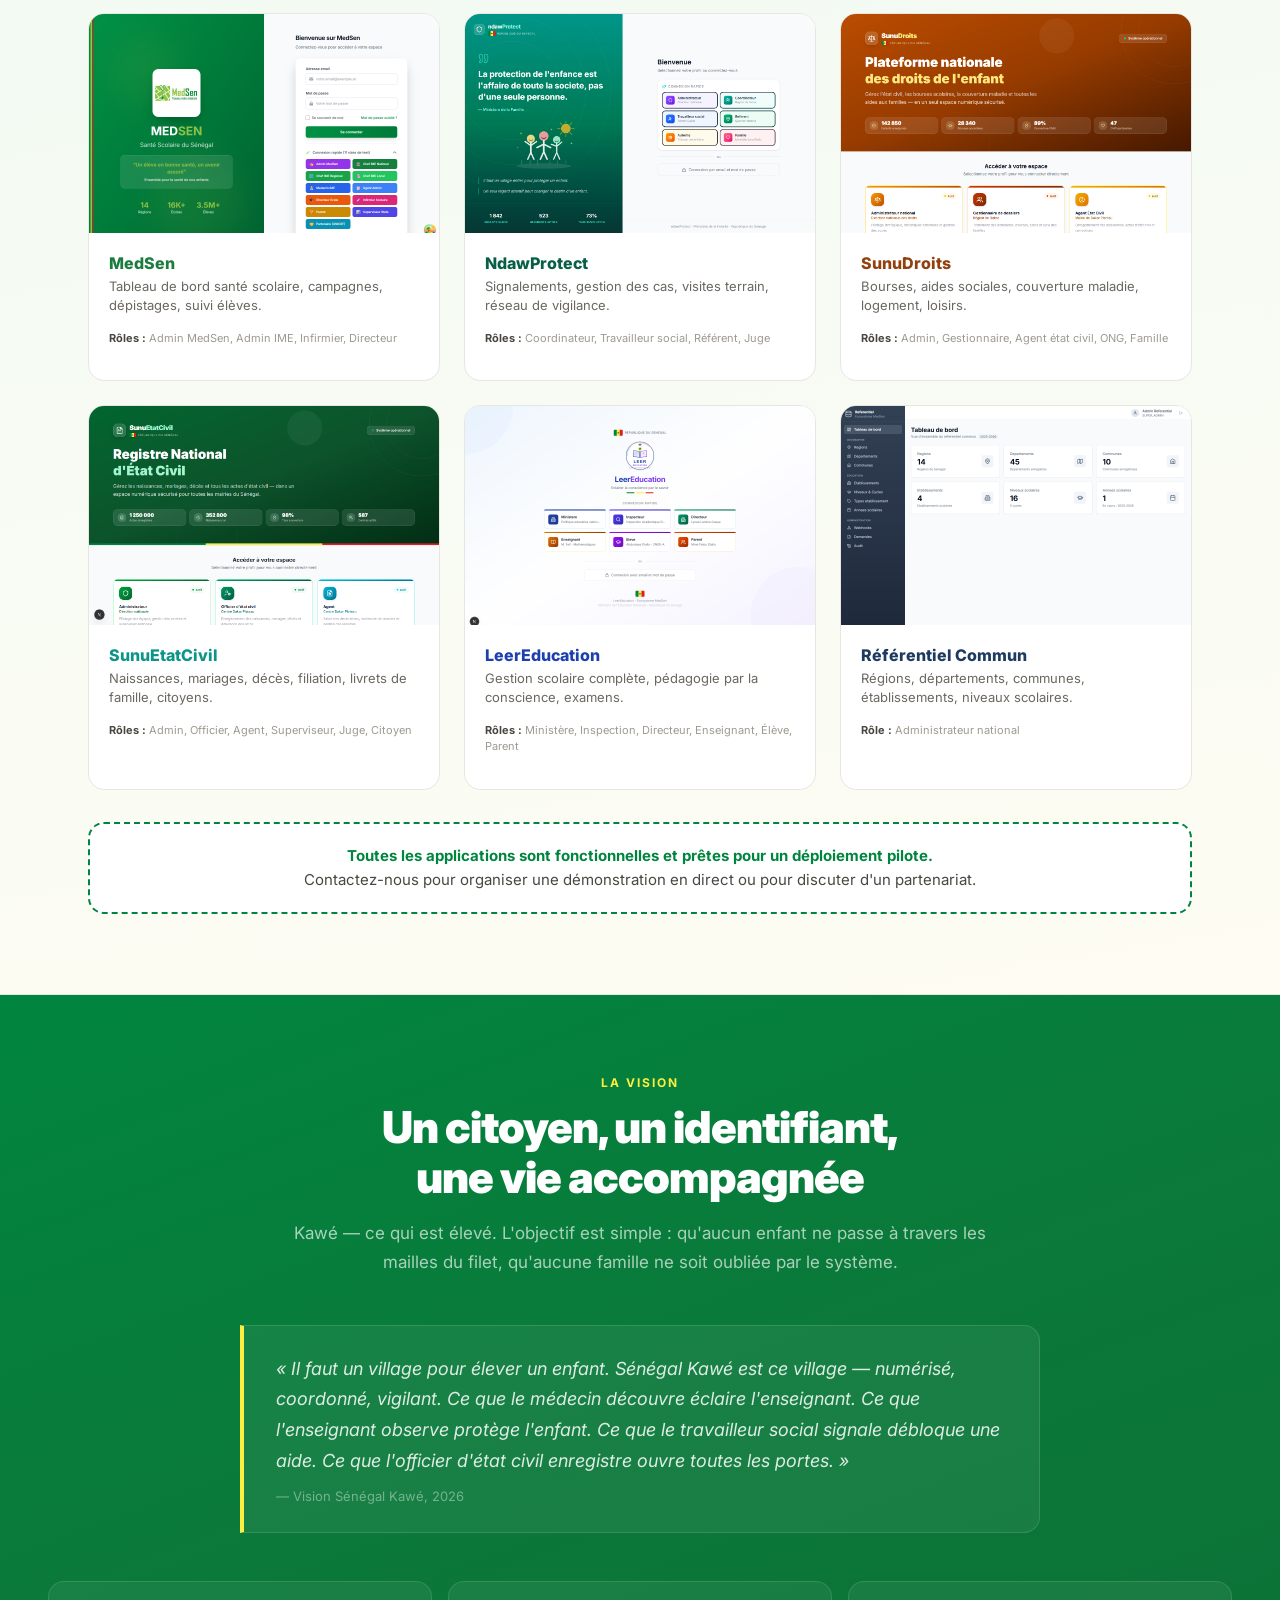
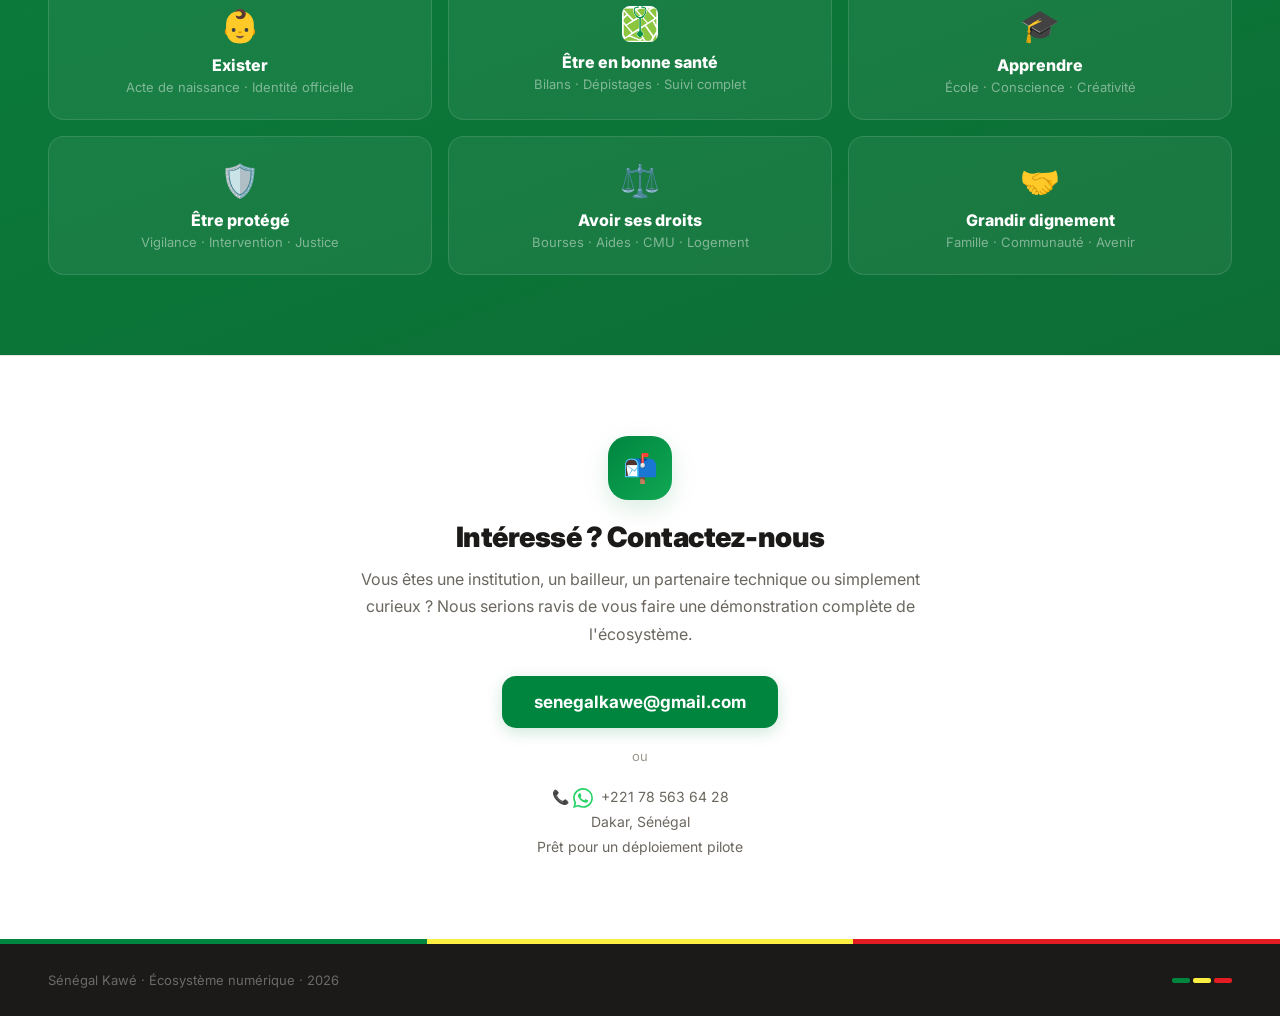
==== commit 6cc3f7d0: "feat: refonte page Invest en pitchdeck investisseur - investisseur.html renomme en invest.html - Exe" ====
--- a/index.html
+++ b/index.html
@@ -632,7 +632,7 @@
     <a href="#contact">Contact</a>
   </div>
   <div style="display:flex;align-items:center;gap:8px;">
-    <a href="investisseur" style="display:inline-flex;align-items:center;gap:4px;padding:6px 12px;border-radius:8px;font-size:12px;font-weight:700;color:var(--gray-500);background:var(--gray-100);border:1px solid var(--gray-200);text-decoration:none;transition:all .15s;" onmouseover="this.style.borderColor='var(--green)';this.style.color='var(--green)'" onmouseout="this.style.borderColor='var(--gray-200)';this.style.color='var(--gray-500)'">Investisseur</a>
+    <a href="invest" style="display:inline-flex;align-items:center;gap:4px;padding:6px 12px;border-radius:8px;font-size:12px;font-weight:700;color:var(--gray-500);background:var(--gray-100);border:1px solid var(--gray-200);text-decoration:none;transition:all .15s;" onmouseover="this.style.borderColor='var(--green)';this.style.color='var(--green)'" onmouseout="this.style.borderColor='var(--gray-200)';this.style.color='var(--gray-500)'">Invest</a>
     <a href="en.html" style="display:inline-flex;align-items:center;gap:4px;padding:6px 12px;border-radius:8px;font-size:12px;font-weight:700;color:var(--gray-500);background:var(--gray-100);border:1px solid var(--gray-200);text-decoration:none;transition:all .15s;" onmouseover="this.style.borderColor='var(--green)';this.style.color='var(--green)'" onmouseout="this.style.borderColor='var(--gray-200)';this.style.color='var(--gray-500)'">EN</a>
     <a href="#demo" class="nav-cta">Voir la démo</a>
   </div>
